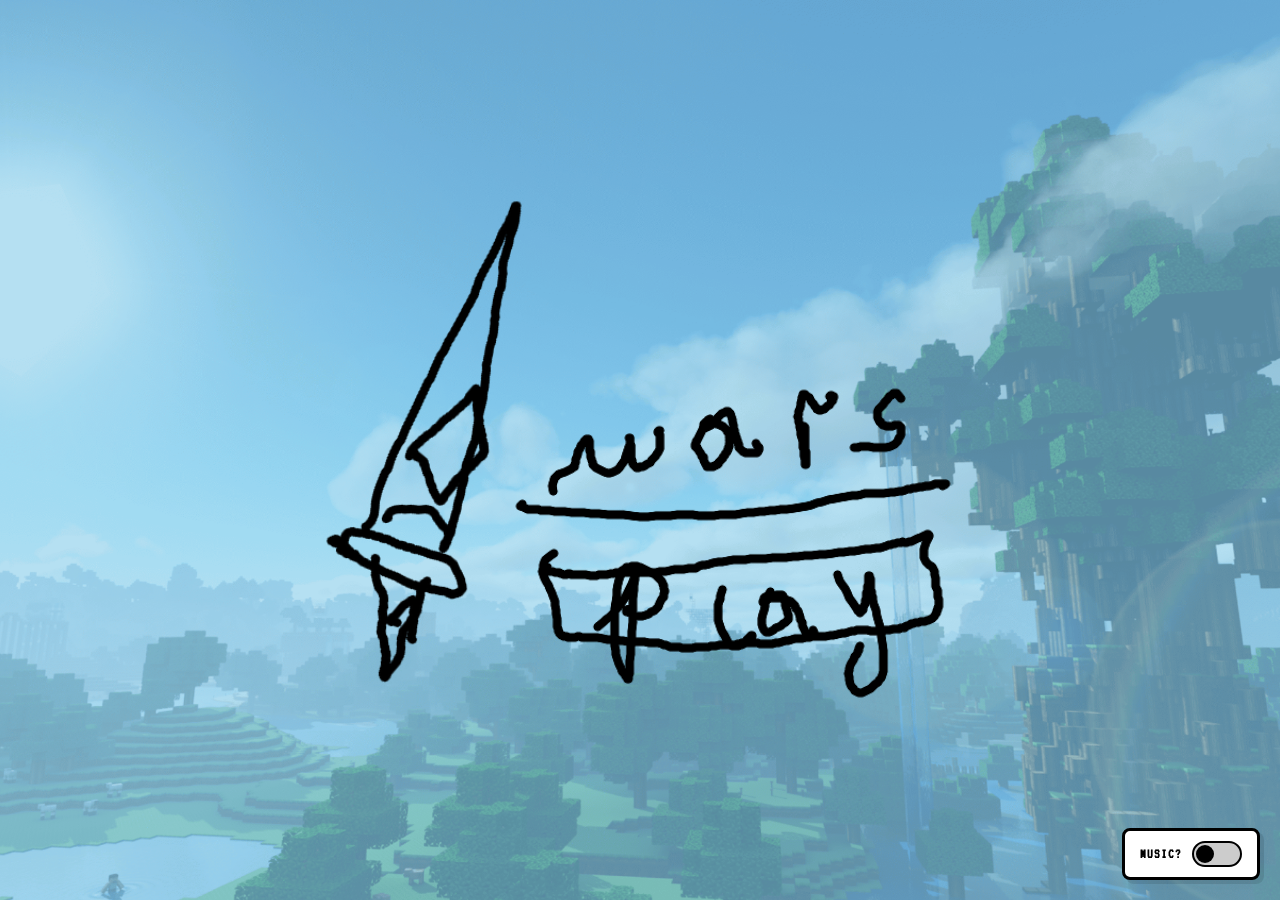
==== deepseek_html_20261113_4d8953.html @ 79603135 "Publish playable WARS game and Pages entry" ====
<!DOCTYPE html>
<html lang="en">
<head>
  <meta charset="UTF-8">
  <meta name="viewport" content="width=device-width, initial-scale=1, maximum-scale=1, user-scalable=no">
  <title>WARS - 3D</title>
  <link href="https://fonts.googleapis.com/css2?family=VT323&family=Fredoka+One&display=swap" rel="stylesheet">
  <script src="https://unpkg.com/peerjs@1.5.4/dist/peerjs.min.js"></script>
  <!-- Load Three.js -->
  <script src="https://cdnjs.cloudflare.com/ajax/libs/three.js/r128/three.min.js"></script>
  
  <style>
    * { box-sizing: border-box; margin: 0; padding: 0; user-select: none; }
    html, body { height: 100%; background: #87CEEB; font-family: 'Fredoka One', cursive, sans-serif; overflow: hidden; touch-action: none; }
    .screen { position: fixed; inset: 0; display: flex; align-items: center; justify-content: center; z-index: 2; }
    .hidden { display: none !important; }

    /* MENUS */
    .wallpaper-bg { position: fixed; inset: 0; z-index: 0; background-size: cover; background-position: center; opacity: 0.4; transition: background-image 1s; }
    .music-toggle-container { position: fixed; bottom: 20px; right: 20px; z-index: 999; display: flex; align-items: center; gap: 10px; background: #fff; padding: 10px 15px; border: 3px solid #000; border-radius: 8px; box-shadow: 4px 4px 0 rgba(0,0,0,0.1); cursor: pointer; font-weight: bold; font-family: 'VT323', monospace;}
    .music-label { font-size: 14px; letter-spacing: 1px; }
    .toggle-switch { width: 50px; height: 26px; background: #ccc; border-radius: 13px; border: 2px solid #000; position: relative; transition: background 0.3s; }
    .toggle-switch::after { content: ""; position: absolute; top: 2px; left: 2px; width: 18px; height: 18px; background: #000; border-radius: 50%; transition: transform 0.3s; }
    .music-toggle-container.active .toggle-switch { background: #4caf50; }
    .music-toggle-container.active .toggle-switch::after { transform: translateX(24px); background: #fff; }

    #loading-screen { z-index: 9999; flex-direction: column; background: #1a1a1a; }
    .loading-img { width: min(60vw, 400px); animation: silly-wobble 1s ease-in-out infinite alternate; filter: drop-shadow(0 10px 10px rgba(0,0,0,0.5)); }
    @keyframes silly-wobble { 0% { transform: scale(1) rotate(-2deg); } 100% { transform: scale(1.05) rotate(2deg); } }

    .save-banner { position: fixed; bottom: 24px; left: 50%; transform: translateX(-50%); z-index: 1000; }
    .save-banner-inner { position: relative; width: min(92vw, 420px); }
    .save-banner-img { width: 100%; display: block; filter: drop-shadow(0 4px 12px rgba(0,0,0,0.2)); }
    .save-btn { position: absolute; bottom: 8%; height: 38%; background: transparent; border: none; cursor: pointer; border-radius: 6px; }
    .save-btn:hover { background: rgba(0,0,0,0.05); }
    .save-yes { left: 6%; width: 42%; } .save-no { right: 6%; width: 42%; }

    #home { flex-direction: column; }
    .logo { position: relative; width: min(85vw, 640px); aspect-ratio: 600 / 480; }
    .logo img { position: absolute; display: block; }
    .sword { left: 0; top: 0.1%; width: 32.5%; }
    .title { left: 29.5%; top: 36.7%; width: 70%; }
    .play { position: absolute; left: 33%; top: 64.2%; width: 65.5%; background: none; border: none; cursor: pointer; transition: transform 0.1s; }
    .play img { position: static; width: 100%; }
    .play:hover { transform: scale(1.04); } .play:active { transform: scale(0.97); }

    .panel { position: relative; width: min(94vw, 140vh); aspect-ratio: 1582 / 1056; }
    .panel-art { position: absolute; inset: 0; width: 100%; height: 100%; }
    .preview { position: absolute; left: 11.8%; top: 28.7%; width: 31.3%; height: 30.8%; display: flex; justify-content: center; align-items: center; }
    .preview-img { width: 80%; height: 80%; object-fit: contain; filter: drop-shadow(10px 10px 0px rgba(0,0,0,0.2)); }
    .username-area { position: absolute; left: 11%; top: 61%; width: 33%; z-index: 6; display: flex; flex-direction: column; gap: 4px; }
    .name-label-text { font-family: 'Fredoka One', cursive; font-size: 24px; color: #000; text-shadow: 1px 1px 0 #fff; margin-bottom: 2px; }
    .username-input { width: 100%; padding: 8px 10px; font-size: 18px; border: 4px solid #000; border-radius: 6px; background: #fff; outline: none; font-family: 'Fredoka One', cursive; box-shadow: 3px 3px 0 rgba(0,0,0,0.2); }
    .skin-list { position: absolute; left: 49.7%; top: 42.4%; width: 44.3%; height: 52%; display: grid; grid-template-columns: repeat(4, 1fr); gap: 3%; align-content: start; }
    .skin { aspect-ratio: 1; background: none; border: none; padding: 6%; cursor: pointer; border-radius: 6px; }
    .skin img { width: 100%; height: 100%; object-fit: contain; display: block; }
    .skin.selected { outline: 5px solid #4caf50; background: rgba(0,0,0,0.1); }
    .skins-play { position: absolute; left: 12%; top: 72%; width: 31%; background: none; border: none; cursor: pointer; }
    .skins-play img { width: 100%; display: block; }

    .cat-panel, .mode-panel { position: relative; width: min(90vw, 900px); aspect-ratio: 1641 / 1094; }
    .cat-art, .mode-art { position: absolute; inset: 0; width: 100%; height: 100%; object-fit: contain; }
    .cat-btn { position: absolute; left: 8%; width: 84%; height: 18%; background: transparent; border: none; cursor: pointer; border-radius: 8px; }
    .cat-btn:hover { background: rgba(0,0,0,0.05); }
    .cat-mini { top: 12%; } .cat-ffa { top: 38%; } .cat-main { top: 64%; }
    .mode-btn { position: absolute; top: 28%; height: 38%; background: transparent; border: none; cursor: pointer; border-radius: 8px; }
    .mode-sw { left: 8%; width: 40%; } .mode-bw { left: 52%; width: 40%; }

    .main-games-panel { display: flex; flex-direction: column; gap: 20px; width: 90vw; max-width: 800px; }
    .mg-row { position: relative; width: 100%; max-height: 40vh; display: flex; justify-content: center; }
    .mg-img { max-width: 100%; max-height: 40vh; width: auto; height: auto; object-fit: contain; filter: drop-shadow(0 8px 16px rgba(0,0,0,0.5)); }
    .mg-btn { position: absolute; top: 10%; height: 80%; width: 45%; background: transparent; border: none; cursor: pointer; transition: background 0.15s; }
    .mg-btn:hover { background: rgba(255,255,255,0.15); }
    .mg-left { left: 5%; } .mg-right { right: 5%; }

    .lobby-panel { position: relative; width: min(94vw, 1000px); aspect-ratio: 1.5; background: #fff; border: 5px solid #000; border-radius: 20px; display: flex; flex-direction: column; overflow: hidden; box-shadow: 10px 10px 0 rgba(0,0,0,0.2); }
    .lobby-header { display: flex; justify-content: space-between; align-items: center; padding: 15px 25px; border-bottom: 5px solid #000; }
    .lobby-text { font-family: 'Fredoka One', cursive; font-size: 40px; color: #000; margin: 0; }
    .lobby-mode-select { display: flex; align-items: center; gap: 7px; font: bold 16px 'VT323', monospace; }
    .lobby-mode-btn { border: 3px solid #000; border-radius: 6px; background: #eee; padding: 7px 10px; font: bold 16px 'VT323', monospace; cursor: pointer; }
    .lobby-mode-btn.active { background: #4caf50; color: #fff; }
    .room-code-box { display: flex; align-items: center; gap: 10px; }
    .room-label { font-size: 20px; font-weight: bold; }
    .room-code-text { font-family: monospace; font-size: 20px; font-weight: bold; }
    .copy-btn { background: #333; color: #fff; border: 2px solid #000; padding: 5px 10px; border-radius: 5px; cursor: pointer; font-family: 'VT323', monospace;}

    .arena { position: relative; flex: 1; background: #2c3e50 url('assets/37442.jpg') center/cover; overflow: hidden; margin: 10px; border: 2px solid #000; border-radius: 10px; }
    .arena-count { position: absolute; top: 12px; left: 14px; z-index: 2; background: #fff; color: #000; border: 2px solid #000; font-size: 16px; font-weight: bold; padding: 4px 10px; border-radius: 4px; font-family: 'VT323', monospace;}
    .arena-status { position: absolute; bottom: 12px; left: 50%; transform: translateX(-50%); z-index: 2; background: #fff; color: #000; border: 2px solid #000; font-size: 16px; font-weight: bold; padding: 5px 12px; border-radius: 4px; font-family: 'VT323', monospace;}
    .arena-sprite { position: absolute; transform: translate(-50%, -50%); display: flex; flex-direction: column; align-items: center; z-index: 3; cursor: pointer; transition: transform 0.1s; }
    .arena-sprite img { width: 60px; height: 60px; object-fit: contain; animation: idle-bounce 2s ease-in-out infinite alternate; filter: drop-shadow(0 4px 6px rgba(0,0,0,0.6)); }
    .arena-sprite:hover { transform: translate(-50%, -55%) scale(1.1); }
    @keyframes idle-bounce { 0% { transform: translateY(0); } 100% { transform: translateY(-6px); } }
    .arena-sprite-name { font-size: 18px; font-weight: 800; color: #fff; margin-top: 4px; font-family: 'VT323', monospace; letter-spacing: 1px; text-shadow: -2px -2px 0 #000, 2px -2px 0 #000, -2px 2px 0 #000, 2px 2px 0 #000, 0px 2px 0 #000, 0px -2px 0 #000, -2px 0px 0 #000, 2px 0px 0 #000; }
    .arena-sprite-badge { position: absolute; top: -10px; right: -15px; background: #ffc107; color: #000; font-size: 12px; font-weight: 900; padding: 2px 6px; border-radius: 3px; font-family: 'VT323', monospace; border: 2px solid #000;}
    .arena-sprite-badge-bot { background: #f44336; color: #fff; }

    .lobby-footer { display: flex; justify-content: space-between; align-items: center; padding: 15px 25px; border-top: 5px solid #000; }
    .btn-back, .btn-bot, .btn-join, .btn-start, .btn-ready { background: #fff; color: #000; border: 3px solid #000; padding: 10px 20px; font-size: 18px; font-weight: 900; font-family: 'Fredoka One', cursive; border-radius: 8px; cursor: pointer; transition: transform 0.1s, background 0.1s; }
    .btn-back:hover, .btn-bot:hover, .btn-join:hover, .btn-ready:hover { background: #eee; transform: scale(1.05); }
    .btn-start { background: #4caf50; color: #fff; }
    .btn-start:hover { background: #45a049; }
    .lobby-actions { display: flex; gap: 10px; }

    .join-overlay { position: absolute; inset: 0; background: rgba(0,0,0,0.8); display: flex; align-items: center; justify-content: center; z-index: 10; }
    .join-card { background: #fff; border: 4px solid #000; border-radius: 12px; padding: 24px; width: min(320px, 90%); display: flex; flex-direction: column; gap: 12px; text-align: center; }
    .join-card-title { font-family: 'Fredoka One', cursive; font-size: 24px; color: #000; }
    .join-input { padding: 12px; font-size: 16px; border: 3px solid #000; border-radius: 8px; text-align: center; font-family: monospace; font-weight: bold; }
    .join-card-buttons { display: flex; flex-direction: column; gap: 10px; }

    /* GAME UI */
    #canvas-container { width: 100%; height: 100%; position: absolute; inset: 0; z-index: 1; }
    
    .back { position: absolute; top: 16px; left: 16px; z-index: 10; background: #fff; border: 3px solid #000; color: #000; border-radius: 6px; padding: 8px 16px; font-weight: 700; cursor: pointer; font-family: 'VT323', monospace;}
    #game-back { top: 84px; left: 20px; }
    #settings-btn { position: absolute; top: 20px; right: 20px; z-index: 100; background: #fff; border: 3px solid #000; border-radius: 8px; width: 45px; height: 45px; display: flex; justify-content: center; align-items: center; cursor: pointer; box-shadow: 3px 3px 0 rgba(0,0,0,0.2); transition: transform 0.1s; }
    #settings-btn:hover { transform: scale(1.05); background: #f0f0f0; }
    #settings-btn::before { content: "⚙️"; font-size: 24px; }

    #token-hud { position: absolute; top: 20px; left: 20px; z-index: 100; background: rgba(0,0,0,0.7); border: 3px solid #000; border-radius: 8px; padding: 10px 20px; display: flex; align-items: center; gap: 15px; font-family: 'VT323', monospace; font-size: 32px; color: #fff; }
    .token-img { height: 40px; width: auto; object-fit: contain; }
    .block-icon { width: 30px; height: 30px; background: #8e44ad; border: 3px solid #000; }
    .hud-divider { width: 3px; height: 30px; background: #555; }
    #objective-hud { position: absolute; top: 20px; left: 50%; transform: translateX(-50%); z-index: 100; display: flex; gap: 12px; align-items: center; padding: 8px 14px; border: 3px solid #142c38; border-radius: 10px; background: rgba(15,35,48,0.82); color: #fff; font: 20px 'VT323', monospace; text-shadow: 1px 2px 2px #000; white-space: nowrap; }
    .objective-bed { display: flex; align-items: center; gap: 7px; }
    .objective-heart { color: #ff6b65; }
    #game-hint { position: absolute; bottom: 18px; left: 50%; transform: translateX(-50%); z-index: 20; padding: 7px 12px; border: 2px solid rgba(255,255,255,0.65); border-radius: 8px; background: rgba(12,27,40,0.66); color: #fff; font: 18px 'VT323', monospace; text-align: center; white-space: nowrap; pointer-events: none; }
    @media (max-width: 600px) {
      #objective-hud { top: 100px; font-size: 17px; }
      #game-back { top: 162px; left: 20px; }
      #game-hint { bottom: 10px; max-width: 88vw; white-space: normal; font-size: 15px; }
    }

    /* SHOP */
    #shop-menu { position: absolute; top: 50%; left: 50%; transform: translate(-50%, -50%); z-index: 200; background: #fff; border: 5px solid #000; border-radius: 12px; width: 450px; max-width: 90vw; font-family: 'VT323', monospace; box-shadow: 10px 10px 0 rgba(0,0,0,0.3); display: flex; flex-direction: column; align-items: center; padding-bottom: 15px;}
    .shop-header-img { width: 200px; margin: 15px 0; filter: drop-shadow(2px 2px 0 #000); }
    .shop-item { display: flex; width: 90%; align-items: center; padding: 15px; border: 3px solid #000; border-radius: 8px; margin-bottom: 10px; cursor: pointer; background: #f4f4f4; transition: transform 0.1s; }
    .shop-item:hover { transform: scale(1.02); background: #e0e0e0; }
    .shop-icon { width: 50px; height: 50px; border: 3px solid #000; margin-right: 15px; display: flex; justify-content: center; align-items: center; font-size: 24px; border-radius: 6px;}
    .shop-icon.sword { background: #3498db; } .shop-icon.axe { background: #e67e22; } .shop-icon.wood { background: #8e44ad; }
    .shop-details { flex: 1; }
    .shop-name { font-size: 24px; color: #000; } 
    .shop-desc { font-size: 16px; color: #666; }
    .shop-cost { font-size: 28px; color: #f1c40f; font-weight: bold; text-shadow: 1px 1px 0 #000; }
    .shop-close { margin-top: 10px; background: #e74c3c; color: #fff; border: 3px solid #000; padding: 10px 30px; font-size: 24px; cursor: pointer; font-weight: bold; border-radius: 8px; }

    /* SETTINGS */
    #settings-menu { position: absolute; top: 50%; left: 50%; transform: translate(-50%, -50%); z-index: 300; width: 500px; max-width: 95vw; background: #fff; border: 5px solid #000; border-radius: 12px; display: flex; flex-direction: column; box-shadow: 10px 10px 0 rgba(0,0,0,0.3); overflow: hidden;}
    .settings-tabs { display: flex; background: #eee; border-bottom: 5px solid #000; }
    .tab-btn { flex: 1; padding: 15px; font-family: 'Fredoka One', cursive; font-size: 18px; border: none; border-right: 5px solid #000; cursor: pointer; background: #ddd; }
    .tab-btn:last-child { border-right: none; }
    .tab-btn.active { background: #fff; font-weight: bold; }
    .settings-content { padding: 20px; display: flex; flex-direction: column; gap: 15px; }
    .settings-btn { background: #f4f4f4; border: 4px solid #000; border-radius: 8px; padding: 15px; font-size: 18px; font-family: 'Fredoka One', cursive; cursor: pointer; text-align: left; display: flex; justify-content: space-between; transition: background 0.1s; }
    .settings-btn:hover { background: #e0e0e0; }
    .settings-btn.active { background: #4caf50; color: #fff; text-shadow: 1px 1px 0 #000; }
    .settings-btn.quit { background: #e74c3c; color: #fff; text-shadow: 1px 1px 0 #000; margin-top: 20px;}

    /* TOUCH CONTROLS */
    #touch-controls { position: absolute; inset: 0; z-index: 50; display: none; pointer-events: none; }
    .joystick-base { position: absolute; bottom: 50px; left: 50px; width: 120px; height: 120px; background: rgba(255,255,255,0.1); border: 2px solid rgba(255,255,255,0.3); border-radius: 50%; pointer-events: auto; }
    .joystick-stick { position: absolute; top: 50%; left: 50%; transform: translate(-50%, -50%); width: 50px; height: 50px; background: rgba(255,255,255,0.5); border-radius: 50%; pointer-events: none; }
    .action-btn { position: absolute; bottom: 60px; right: 60px; width: 90px; height: 90px; background: rgba(255,255,255,0.2); border: 3px solid rgba(255,255,255,0.5); border-radius: 50%; pointer-events: auto; display: flex; justify-content: center; align-items: center; color: #fff; font-family: 'VT323', monospace; font-size: 24px; }
    .shop-btn-touch { position: absolute; bottom: 170px; right: 60px; width: 60px; height: 60px; background: rgba(241, 196, 15, 0.8); border: 3px solid #f39c12; border-radius: 50%; pointer-events: auto; display: flex; justify-content: center; align-items: center; font-family: 'VT323', monospace; font-size: 20px; }
    .place-btn-touch { position: absolute; bottom: 170px; left: 60px; width: 60px; height: 60px; background: rgba(142, 68, 173, 0.8); border: 3px solid #6c3483; border-radius: 50%; pointer-events: auto; display: flex; justify-content: center; align-items: center; color: #fff; font-family: 'VT323', monospace; font-size: 20px; }
    @media (pointer: coarse) { #touch-controls { display: block; } }

    /* GAME OVER */
    #game-over-screen { position: absolute; inset: 0; background: rgba(0,0,0,0.85); z-index: 500; display: flex; flex-direction: column; align-items: center; justify-content: center; color: #fff; text-align: center; }
    .go-title { font-family: 'VT323', monospace; font-size: 80px; color: #4caf50; margin-bottom: 10px; }
    .go-subtitle { font-size: 24px; margin-bottom: 20px; }
    .cat-gif { width: min(300px, 80vw); border-radius: 12px; border: 4px solid #fff; margin-bottom: 20px;}
    .btn-continue { background: #fff; color: #000; border: 4px solid #000; padding: 12px 30px; font-size: 20px; font-family: 'Fredoka One', cursive; border-radius: 8px; cursor: pointer; font-weight: bold; }
  </style>
</head>
<body>

  <audio id="bg-music" preload="none" loop><source src="assets/music.ogg" type="audio/ogg"></audio>
  
  <div id="music-toggle" class="music-toggle-container" onclick="toggleMusic()">
    <div class="music-label" id="music-label">MUSIC?</div><div class="toggle-switch"></div>
  </div>
  
  <div id="wallpaper" class="wallpaper-bg"></div>

  <div id="loading-screen" class="screen hidden">
    <div id="loading-fallback" class="loading-text-fallback" style="display:block; color:#fff; font-size:48px; font-family:VT323; margin-top:20px;">LOADING...</div>
  </div>

  <div id="save-banner" class="save-banner hidden">
    <div class="save-banner-inner">
      <img src="assets/save or nah.png" alt="Save Progress?" class="save-banner-img">
      <button id="save-yes" class="save-btn save-yes"></button><button id="save-no" class="save-btn save-no"></button>
    </div>
  </div>

  <main id="home" class="screen">
    <div class="logo">
      <img class="sword" src="assets/sword.png" alt=""><img class="title" src="assets/title.png" alt="wars">
      <button id="play-btn" class="play"><img src="assets/play.png" alt="play"></button>
    </div>
  </main>

  <section id="skins" class="screen hidden">
    <button id="skins-back" class="back">back</button>
    <div class="panel">
      <img class="panel-art" src="assets/skins_panel.png" alt="skins">
      <div class="preview"><img id="preview-img" class="preview-img" alt="selected skin"></div>
      <div class="username-area">
        <span class="name-label-text">Name:</span>
        <input type="text" id="username-input" class="username-input" placeholder="type here..." maxlength="16" autocomplete="off">
      </div>
      <div id="skin-list" class="skin-list"></div>
      <button id="skins-play" class="skins-play"><img src="assets/play.png" alt="play"></button>
    </div>
  </section>

  <section id="categories" class="screen hidden">
    <button id="categories-back" class="back">back</button>
    <div class="cat-panel">
      <img class="cat-art" src="assets/modes_ui.png" alt="modes">
      <button id="btn-minigames" class="cat-btn cat-mini"></button>
      <button id="btn-ffa" class="cat-btn cat-ffa"></button>
      <button id="btn-main" class="cat-btn cat-main"></button>
    </div>
  </section>

  <section id="modes" class="screen hidden">
    <button id="modes-back" class="back">back</button>
    <div class="mode-panel">
      <img class="mode-art" src="assets/sw_or_bw.png" alt="modes">
      <button id="btn-skywars" class="mode-btn mode-sw"></button>
      <button id="btn-bedwars" class="mode-btn mode-bw"></button>
    </div>
  </section>

  <section id="maingames" class="screen hidden">
    <button id="maingames-back" class="back">back</button>
    <div class="main-games-panel">
      <div class="mg-row">
        <img class="mg-img" src="assets/team_squads_duos.png" alt="Squads or Duos">
        <button id="btn-squads" class="mg-btn mg-left"></button>
        <button id="btn-duos" class="mg-btn mg-right"></button>
      </div>
      <div class="mg-row">
        <img class="mg-img" src="assets/team_1v1_2v2.png" alt="1v1 or 2v2">
        <button id="btn-1v1" class="mg-btn mg-left"></button>
        <button id="btn-2v2" class="mg-btn mg-right"></button>
      </div>
    </div>
  </section>

  <section id="minigames" class="screen hidden">
    <button id="minigames-back" class="back">back</button>
    <div class="mode-panel">
      <img class="mode-art" src="assets/minigames_hide_luck.png" alt="minigames">
      <button id="btn-hide" class="mode-btn mode-sw"></button><button id="btn-luck" class="mode-btn mode-bw"></button>
    </div>
  </section>

  <section id="ffa" class="screen hidden">
    <button id="ffa-back" class="back">back</button>
    <div class="mode-panel">
      <img class="mode-art" src="assets/ffa_modes.png" alt="ffa">
      <button id="btn-ffa-battle" class="mode-btn mode-sw"></button><button id="btn-ffa-server" class="mode-btn mode-bw"></button>
    </div>
  </section>

  <section id="serverweb" class="screen hidden">
    <button id="serverweb-back" class="back">back</button>
    <div class="mode-panel">
      <img class="mode-art" src="assets/server_or_web.png" alt="server or web">
      <button id="btn-server" class="cat-btn" style="top:12%;height:28%;"></button><button id="btn-web" class="cat-btn" style="top:58%;height:28%;"></button>
    </div>
  </section>

  <section id="lobby" class="screen hidden">
    <div class="lobby-panel">
      <div class="lobby-header">
        <h1 class="lobby-text">LOBBY</h1>
        <div class="lobby-mode-select" aria-label="Choose game view">
          <span>PLAY IN:</span>
          <button id="lobby-mode-3d" class="lobby-mode-btn active" onclick="setGameMode('3d')">3D</button>
          <button id="lobby-mode-2d" class="lobby-mode-btn" onclick="setGameMode('2d')">2D STICKMEN</button>
        </div>
        <div id="room-code-box" class="room-code-box">
          <span class="room-label">CODE:</span>
          <span id="room-code" class="room-code-text">......</span>
          <button id="copy-code" class="copy-btn">Copy</button>
        </div>
      </div>
      <div id="arena" class="arena">
        <div id="arena-count" class="arena-count">0 players</div>
        <div id="lobby-status" class="arena-status"></div>
      </div>
      <div class="lobby-footer">
        <button id="lobby-back" class="btn-back">Back</button>
        <div class="lobby-actions">
          <button id="btn-add-bot" class="btn-bot">+ Add Bot</button>
          <button id="btn-remove-bot" class="btn-bot">− Remove</button>
          <button id="lobby-join-toggle" class="btn-join">Join a Room instead</button>
          <button id="btn-ready" class="btn-ready hidden">Ready Up</button>
          <button id="lobby-start" class="btn-start">Start Game</button>
        </div>
      </div>
      <div id="join-overlay" class="join-overlay hidden">
        <div class="join-card">
          <h3 class="join-card-title">Join a Room</h3>
          <input type="text" id="join-code-input" class="join-input" placeholder="Enter room code" maxlength="20" autocomplete="off">
          <div class="join-card-buttons">
            <button id="join-btn" class="btn-start">Join Room</button><button id="cancel-join" class="btn-join">Cancel</button>
          </div>
        </div>
      </div>
    </div>
  </section>

  <section id="game" class="screen hidden">
    <div id="canvas-container"></div>
    
    <div id="game-over-screen" class="hidden">
      <h1 class="go-title" id="go-title">VICTORY!</h1>
      <p class="go-subtitle" id="go-subtitle">You destroyed the enemy bed!</p>
      <img src="https://media.giphy.com/media/MDJ9IbxxvDUQM/giphy.gif" class="cat-gif" alt="Cute Cat">
      <button class="btn-continue" onclick="quitGame()">Back to Menu</button>
    </div>

    <div id="settings-btn" onclick="toggleSettings()"></div>
    
    <div id="token-hud">
      <img src="assets/currency.png" class="token-img" alt="Tokens">
      <div class="token-amount" id="hud-tokens">500</div>
      <div class="hud-divider"></div>
      <div class="block-icon"></div><div class="token-amount" id="hud-blocks">0</div>
    </div>
    <div id="objective-hud">
      <div class="objective-bed"><span>YOUR BED</span><span class="objective-heart">♥</span><span id="own-bed-hp">100</span></div>
      <div class="hud-divider"></div>
      <div class="objective-bed"><span>ENEMY BED</span><span class="objective-heart">♥</span><span id="enemy-bed-hp">100</span></div>
    </div>
    <div id="game-hint">WASD / ARROWS MOVE · SPACE SWING · E SHOP · F PLACE / OPEN CHEST</div>

    <div id="shop-menu" class="hidden">
      <img src="assets/shop.png" class="shop-header-img" alt="Shop">
      <div class="shop-item" onclick="buySword()">
        <div class="shop-icon sword">🗡️</div>
        <div class="shop-details"><div class="shop-name">Sword</div><div class="shop-desc">Double damage (20). Fast swing.</div></div>
        <div class="shop-cost">120</div>
      </div>
      <div class="shop-item" onclick="buyAxe()">
        <div class="shop-icon axe">🪓</div>
        <div class="shop-details"><div class="shop-name">Axe</div><div class="shop-desc">Triple damage (35). Slow swing.</div></div>
        <div class="shop-cost">250</div>
      </div>
      <div class="shop-item" onclick="buyWood()">
        <div class="shop-icon wood">🟪</div>
        <div class="shop-details"><div class="shop-name">Wood Blocks (x5)</div><div class="shop-desc">Build bridges to the middle.</div></div>
        <div class="shop-cost">25</div>
      </div>
      <button class="shop-close" onclick="toggleShop()">CLOSE</button>
    </div>

    <div id="settings-menu" class="hidden">
      <div class="settings-tabs">
        <button class="tab-btn active" onclick="switchTab('gameplay')">Gameplay</button>
        <button class="tab-btn" onclick="switchTab('visuals')">Visuals</button>
      </div>
      <div id="tab-gameplay" class="settings-content">
        <button class="settings-btn active" id="cam-first" onclick="setCamera('first')">Chase Camera 🎥</button>
        <button class="settings-btn" id="cam-iso" onclick="setCamera('iso')">Isometric Camera 🗺️</button>
        <button class="settings-btn active" id="game-mode-3d" onclick="setGameMode('3d')">3D Island Arena 🌴</button>
        <button class="settings-btn" id="game-mode-2d" onclick="setGameMode('2d')">2D Stickmen 🎨</button>
        <button class="settings-btn quit" onclick="quitGame()">QUIT GAME 🚪</button>
      </div>
      <div id="tab-visuals" class="settings-content hidden">
        <button class="settings-btn active" id="style-sweat" onclick="setStyle('sweat')">SWEAT 🖥️</button>
        <button class="settings-btn" id="style-pixel" onclick="setStyle('pixelated')">PIXELATED 👾</button>
        <button class="settings-btn" id="style-paper" onclick="setStyle('paper')">PAPER 📄</button>
      </div>
    </div>

    <div id="touch-controls">
      <div class="joystick-base" id="joystick-base"><div class="joystick-stick" id="joystick-stick"></div></div>
      <div class="action-btn" id="btn-attack">SWING</div>
      <div class="shop-btn-touch" id="btn-shop-touch">SHOP</div>
      <div class="place-btn-touch" id="btn-place-touch">PLACE</div>
    </div>

    <button id="game-back" class="back">back</button>
  </section>

  <script>
    // ===================== CORE SETUP & MENUS =====================
    const music = document.getElementById("bg-music");
    let isPlaying = false;
    function toggleMusic() {
      if (isPlaying) { music.pause(); document.getElementById("music-toggle").classList.remove("active"); document.getElementById("music-label").textContent = "MUSIC OFF"; } 
      else { music.play().then(() => { document.getElementById("music-toggle").classList.add("active"); document.getElementById("music-label").textContent = "MUSIC ON"; }).catch(e => { alert("Unable to play music. Check that assets/music.ogg is available and your browser supports Opus."); }); }
      isPlaying = !isPlaying;
    }

    const WALLPAPERS = ["assets/5114.png", "assets/2778.png", "assets/1765.png"];
    document.getElementById("wallpaper").style.backgroundImage = `url('${WALLPAPERS[Math.floor(Math.random() * WALLPAPERS.length)]}')`;

    function loadScene(screenName, isMatchStart = false) {
      const loadScreen = document.getElementById("loading-screen");
      const time = isMatchStart ? 1500 : 500;
      loadScreen.classList.remove("hidden");
      setTimeout(() => { loadScreen.classList.add("hidden"); showScreen(screenName); }, time);
    }

    const SKINS = [
      { id: "default", img: "assets/default.png" }, { id: "red", img: "assets/skin_red.png" },
      { id: "blue", img: "assets/skin_blue.png" }, { id: "green", img: "assets/skin_green.png" },
      { id: "yellow", img: "assets/skin_yellow.png" }, { id: "pink", img: "assets/skin_pink.png" },
      { id: "cyan", img: "assets/skin_cyan.png" }, { id: "orange", img: "assets/skin_orange.png" },
    ];
    let currentSkin = localStorage.getItem("wars-skin") || SKINS[0].id;
    let currentUsername = localStorage.getItem("wars-username") || "";
    let allowSave = localStorage.getItem("wars-allow-save") === "yes" ? true : (localStorage.getItem("wars-allow-save") === "no" ? false : null);

    function saveData() { if (!allowSave) return; localStorage.setItem("wars-skin", currentSkin); if (currentUsername.trim()) localStorage.setItem("wars-username", currentUsername.trim()); }
    function chooseSkin(id) { currentSkin = id; saveData(); drawSkins(); }

    function drawSkins() {
      document.getElementById("preview-img").src = SKINS.find(s => s.id === currentSkin).img;
      const list = document.getElementById("skin-list"); list.innerHTML = "";
      for (const s of SKINS) {
        const btn = document.createElement("button"); btn.className = "skin" + (s.id === currentSkin ? " selected" : "");
        btn.innerHTML = '<img src="' + s.img + '">'; btn.onclick = () => chooseSkin(s.id); list.appendChild(btn);
      }
      if (document.getElementById("username-input").value !== currentUsername) document.getElementById("username-input").value = currentUsername;
    }

    const screens = {
      home: document.getElementById("home"), skins: document.getElementById("skins"), categories: document.getElementById("categories"),
      modes: document.getElementById("modes"), maingames: document.getElementById("maingames"), minigames: document.getElementById("minigames"),
      ffa: document.getElementById("ffa"), serverweb: document.getElementById("serverweb"), lobby: document.getElementById("lobby"), game: document.getElementById("game"),
    };
    let selectedCategory=null, selectedMode=null, selectedTeam=null, selectedSubMode=null, selectedPlatform=null;

    function showScreen(name) {
      for (const key in screens) screens[key].classList.toggle("hidden", key !== name);
      if (name === "skins") drawSkins();
      if (name === "game") startGameEngine();
      if (name === "lobby") updateLobbyUI();
    }

    document.getElementById("play-btn").onclick = () => { if(allowSave===null) document.getElementById("save-banner").classList.remove("hidden"); loadScene("skins"); };
    document.getElementById("save-yes").onclick = () => { allowSave=true; localStorage.setItem("wars-allow-save","yes"); document.getElementById("save-banner").classList.add("hidden"); saveData(); };
    document.getElementById("save-no").onclick = () => { allowSave=false; localStorage.setItem("wars-allow-save","no"); document.getElementById("save-banner").classList.add("hidden"); };
    document.getElementById("username-input").oninput = (e) => { currentUsername = e.target.value; saveData(); };
    document.getElementById("skins-back").onclick = () => loadScene("home");
    document.getElementById("skins-play").onclick = () => { currentUsername = document.getElementById("username-input").value.trim(); loadScene("categories"); };
    document.getElementById("categories-back").onclick = () => loadScene("skins");
    document.getElementById("btn-minigames").onclick = () => { selectedCategory = "minigames"; loadScene("minigames"); };
    document.getElementById("btn-ffa").onclick = () => { selectedCategory = "ffa"; loadScene("ffa"); };
    document.getElementById("btn-main").onclick = () => { selectedCategory = "main"; loadScene("modes"); };
    document.getElementById("modes-back").onclick = () => loadScene("categories");
    document.getElementById("btn-skywars").onclick = () => { selectedMode = "skywars"; loadScene("maingames"); };
    document.getElementById("btn-bedwars").onclick = () => { selectedMode = "bedwars"; loadScene("maingames"); };
    document.getElementById("maingames-back").onclick = () => loadScene("modes");
    document.getElementById("btn-1v1").onclick = () => { selectedTeam = "1v1"; loadScene("serverweb"); };
    document.getElementById("btn-2v2").onclick = () => { selectedTeam = "2v2"; loadScene("serverweb"); };
    document.getElementById("btn-squads").onclick = () => { selectedTeam = "squads"; loadScene("serverweb"); };
    document.getElementById("btn-duos").onclick = () => { selectedTeam = "duos"; loadScene("serverweb"); };
    document.getElementById("minigames-back").onclick = () => loadScene("categories");
    document.getElementById("btn-hide").onclick = () => { selectedSubMode = "hide"; loadScene("serverweb"); };
    document.getElementById("btn-luck").onclick = () => { selectedSubMode = "luck"; loadScene("serverweb"); };
    document.getElementById("ffa-back").onclick = () => loadScene("categories");
    document.getElementById("btn-ffa-battle").onclick = () => { selectedSubMode = "ffa-battle"; loadScene("serverweb"); };
    document.getElementById("btn-ffa-server").onclick = () => { selectedSubMode = "ffa-server"; loadScene("serverweb"); };
    document.getElementById("serverweb-back").onclick = () => {
      if (selectedCategory === "main") loadScene("maingames"); else if (selectedCategory === "minigames") loadScene("minigames"); else loadScene("ffa");
    };
    document.getElementById("btn-server").onclick = () => { selectedPlatform = "server"; startAsHost(); };
    document.getElementById("btn-web").onclick = () => { selectedPlatform = "web"; startBotMatch(); };

    // ===================== MULTIPLAYER & LOBBY =====================
    const BOT_NAMES = ["tryhxrd", "balright", "voidness", "demonic", "hardly", "workitout", "urgently", "mindly", "killing"];
    let botCounter = 0, peer = null, isHost = false, myPeerId = null, hostId = null, connections = {}, players = {}, amIReady = false;
    function getMyName() { return currentUsername.trim() || "Player"; }
    function getModeText() { return (selectedCategory === "main" ? (selectedMode + " · " + selectedTeam) : selectedCategory).toUpperCase(); }

    function pickBotName() { return BOT_NAMES[Math.floor(Math.random() * BOT_NAMES.length)]; }
    function makeBots(count) {
      const bots = {};
      for (let i = 0; i < count; i++) {
        const id = "bot-" + (++botCounter);
        bots[id] = { username: pickBotName(), skin: SKINS[Math.floor(Math.random() * SKINS.length)].id, isBot: true, ready: true };
      }
      return bots;
    }
    function getDefaultBotCount() {
      if (selectedTeam === "1v1") return 1; if (selectedTeam === "2v2") return 3; if (selectedTeam === "duos") return 5; if (selectedTeam === "squads") return 7;
      return 3;
    }
    function configureLobbyFor(mode) {
      const codeBox = document.getElementById("room-code-box"), addBtn = document.getElementById("btn-add-bot"), remBtn = document.getElementById("btn-remove-bot"), joinTgl = document.getElementById("lobby-join-toggle"), readyBtn = document.getElementById("btn-ready");
      codeBox.classList.toggle("hidden", mode === "bot");
      addBtn.classList.toggle("hidden", mode === "private-join"); remBtn.classList.toggle("hidden", mode === "private-join");
      joinTgl.classList.toggle("hidden", mode !== "private-host");
      readyBtn.classList.toggle("hidden", mode !== "private-join");
    }
    function updateLobbyUI() {
      document.getElementById("room-code").textContent = (myPeerId && myPeerId !== "local") ? myPeerId : "......";
      renderArena(); updateLobbyControls();
    }
    function updateLobbyControls() {
      const startBtn = document.getElementById("lobby-start"), readyBtn = document.getElementById("btn-ready");
      if (isHost) {
        let allReady = true; for (const id in players) { if (id !== myPeerId && !players[id].isBot && !players[id].ready) allReady = false; }
        startBtn.textContent = "Start Game"; startBtn.disabled = false; startBtn.classList.toggle("ready-glow", allReady);
      } else {
        startBtn.textContent = "Waiting for host…"; startBtn.disabled = true;
        readyBtn.textContent = amIReady ? "Unready" : "Ready Up"; readyBtn.style.background = amIReady ? "#4caf50" : "#333";
      }
    }
    function renderArena() {
      const arena = document.getElementById("arena"); arena.querySelectorAll(".arena-sprite").forEach(el => el.remove());
      const list = [{ id: myPeerId, name: getMyName(), skin: currentSkin, isMe: true, isHostCard: isHost, isBot: false }];
      for (const id in players) { if (id !== myPeerId) list.push({ id, name: players[id].username, skin: players[id].skin, isMe: false, isHostCard: (id === hostId), isBot: !!players[id].isBot, ready: players[id].ready }); }
      const n = list.length, cx = 50, cy = 50, rx = n <= 6 ? 26 : 33, ry = n <= 6 ? 22 : 30;
      list.forEach((p, i) => {
        const a = (i / n) * Math.PI * 2 - Math.PI / 2; const x = n===1?50:(n===2?(i===0?36:64):cx + Math.cos(a) * rx), y = n===1?50:(n===2?50:cy + Math.sin(a) * ry);
        const el = document.createElement("div"); el.className = "arena-sprite" + (p.isMe ? " arena-sprite-me" : "");
        el.onclick = () => { el.classList.remove("jump-anim"); void el.offsetWidth; el.classList.add("jump-anim"); };
        el.innerHTML = `<img src="${SKINS.find(s=>s.id===p.skin).img}"><div class="arena-sprite-name">${p.name}</div>`;
        if (p.isHostCard) el.innerHTML += `<div class="arena-sprite-badge">HOST</div>`;
        else if (p.isBot) el.innerHTML += `<div class="arena-sprite-badge arena-sprite-badge-bot">BOT</div>`;
        else if (p.ready) el.innerHTML += `<div class="arena-sprite-badge" style="background:#4caf50;color:#fff">✓ READY</div>`;
        el.style.left = x + "%"; el.style.top = y + "%"; arena.appendChild(el);
      });
      document.getElementById("arena-count").textContent = n + (n === 1 ? " player" : " players");
    }
    function cleanupPeer() { if (peer) peer.destroy(); peer = null; connections = {}; players = {}; myPeerId = null; hostId = null; isHost = false; amIReady = false; botCounter = 0; }
    function broadcastPlayers() { if (isHost) for (const id in connections) try { connections[id].send({ type: "players", players, hostId }); } catch(e){} }
    function startAsHost() { cleanupPeer(); isHost = true; configureLobbyFor("private-host"); peer = new Peer(); peer.on("open", (id) => { myPeerId = id; hostId = id; players[id] = { username: getMyName(), skin: currentSkin, ready: true }; updateLobbyUI(); loadScene("lobby"); }); peer.on("connection", handleConnection); }
    function startBotMatch() { cleanupPeer(); isHost = true; hostId = "me"; myPeerId = "local"; configureLobbyFor("bot"); players = makeBots(getDefaultBotCount()); loadScene("lobby"); }
    function joinRoom(code) { cleanupPeer(); isHost = false; peer = new Peer(); peer.on("open", (id) => { myPeerId = id; const conn = peer.connect(code.trim(), { reliable: true }); handleConnection(conn); conn.on("open", () => { conn.send({ type: "join", username: getMyName(), skin: currentSkin }); configureLobbyFor("private-join"); document.getElementById("join-overlay").classList.add("hidden"); loadScene("lobby"); }); }); }
    function handleConnection(conn) {
      connections[conn.peer] = conn;
      conn.on("data", (data) => {
        if (data.type === "join") { players[conn.peer] = { username: data.username, skin: data.skin, ready: false }; updateLobbyUI(); broadcastPlayers(); }
        if (data.type === "ready") { players[conn.peer].ready = data.ready; updateLobbyUI(); broadcastPlayers(); }
        if (data.type === "players") { players = data.players; hostId = data.hostId; updateLobbyUI(); }
        if (data.type === "start") loadScene("game", true);
        if (data.type === "gameState" && !isHost) {
          for (let id in data.state) { if (id !== myPeerId) { if (gameState.players[id]) Object.assign(gameState.players[id], data.state[id]); else gameState.players[id] = data.state[id]; } }
          gameState.bedHp = data.bedHp; gameState.enemyBedHp = data.enemyBedHp;
          if(data.blocks) { gameState.blocks = data.blocks; if (gameMode === "3d") rebuild3DBlocks(); }
        }
        if (data.type === "playerMove" && isHost) { if(gameState.players[data.id]) Object.assign(gameState.players[data.id], data); }
        if (data.type === "placeBlock") { gameState.blocks.push(data.block); if (gameMode === "3d") spawn3DBlock(data.block.x, data.block.z); for (const cid in connections) try { connections[cid].send({ type: "blockPlaced", block: data.block }); } catch(e){} }
        if (data.type === "blockPlaced" && !isHost) { gameState.blocks.push(data.block); if (gameMode === "3d") spawn3DBlock(data.block.x, data.block.z); }
      });
      conn.on("close", () => { delete connections[conn.peer]; delete players[conn.peer]; if (conn.peer === hostId) { hostId = null; players = {}; } updateLobbyUI(); if (isHost) broadcastPlayers(); });
    }
    document.getElementById("lobby-back").onclick = () => { cleanupPeer(); loadScene("serverweb"); };
    document.getElementById("copy-code").onclick = () => { if (myPeerId && myPeerId !== "local") { navigator.clipboard.writeText(myPeerId); document.getElementById("copy-code").textContent = "Copied!"; setTimeout(()=>document.getElementById("copy-code").textContent = "Copy", 1500); } };
    document.getElementById("btn-add-bot").onclick = () => { if(isHost) { const id="bot-"+(++botCounter); players[id]={username:pickBotName(),skin:SKINS[Math.floor(Math.random()*SKINS.length)].id,isBot:true,ready:true}; renderArena(); updateLobbyControls(); broadcastPlayers(); } };
    document.getElementById("btn-remove-bot").onclick = () => { if(isHost) { const b=Object.keys(players).filter(id=>players[id].isBot); if(b.length){ delete players[b[b.length-1]]; renderArena(); updateLobbyControls(); broadcastPlayers(); } } };
    document.getElementById("lobby-join-toggle").onclick = () => document.getElementById("join-overlay").classList.remove("hidden");
    document.getElementById("cancel-join").onclick = () => document.getElementById("join-overlay").classList.add("hidden");
    document.getElementById("join-btn").onclick = () => joinRoom(document.getElementById("join-code-input").value);
    document.getElementById("btn-ready").onclick = () => { if(!isHost){ amIReady=!amIReady; connections[hostId]?.send({type:"ready",ready:amIReady}); updateLobbyControls(); } };
    document.getElementById("lobby-start").onclick = () => { if(isHost) { if(selectedPlatform==="server") for(const id in connections) try{connections[id].send({type:"start"});}catch(e){} loadScene("game", true); } };
    document.getElementById("game-back").onclick = () => { quitGame(); };

    // ===================== SETTINGS & VISUAL STYLES =====================
    let currentStyle = 'sweat';
    let currentCamera = 'first';
    let isSettingsOpen = false;
    
    function toggleSettings() { 
      isSettingsOpen = !isSettingsOpen; 
      document.getElementById("settings-menu").classList.toggle("hidden", !isSettingsOpen); 
    }
    
    function switchTab(tab) {
      document.querySelectorAll('.tab-btn').forEach(b => b.classList.remove('active'));
      document.querySelectorAll('.settings-content').forEach(c => c.classList.add('hidden'));
      if(tab === 'gameplay') { document.querySelector('.tab-btn:nth-child(1)').classList.add('active'); document.getElementById('tab-gameplay').classList.remove('hidden'); }
      else { document.querySelector('.tab-btn:nth-child(2)').classList.add('active'); document.getElementById('tab-visuals').classList.remove('hidden'); }
    }

    function quitGame() { stopGameEngine(); loadScene(selectedPlatform === "server" ? "lobby" : "serverweb"); }
    
    function setCamera(mode) {
      currentCamera = mode;
      document.getElementById('cam-iso').classList.toggle('active', mode === 'iso');
      document.getElementById('cam-first').classList.toggle('active', mode === 'first');
      toggleSettings(); 
    }

    function setGameMode(mode) {
      if (mode !== "3d" && mode !== "2d") return;
      gameMode = mode;
      document.getElementById("game-mode-3d").classList.toggle("active", mode === "3d");
      document.getElementById("game-mode-2d").classList.toggle("active", mode === "2d");
      document.getElementById("lobby-mode-3d").classList.toggle("active", mode === "3d");
      document.getElementById("lobby-mode-2d").classList.toggle("active", mode === "2d");
      const inGame = !document.getElementById("game").classList.contains("hidden");
      if (inGame) {
        setupGameView();
        toggleSettings();
      }
    }

    function setStyle(style) {
      currentStyle = style;
      document.getElementById('style-sweat').classList.toggle('active', style === 'sweat');
      document.getElementById('style-pixel').classList.toggle('active', style === 'pixelated');
      document.getElementById('style-paper').classList.toggle('active', style === 'paper');
      if (renderer) {
        const pixelRatioCap = style === "pixelated" ? 0.72 : (style === "paper" ? 1 : 1.5);
        renderer.setPixelRatio(Math.min(window.devicePixelRatio || 1, pixelRatioCap));
        renderer.setSize(window.innerWidth, window.innerHeight);
        renderer.toneMapping = style === "paper" ? THREE.NoToneMapping : THREE.ACESFilmicToneMapping;
        renderer.toneMappingExposure = style === "sweat" ? 0.9 : 1;
        if (scene) {
          const sky = style === "paper" ? 0xf3e7cb : 0x8dd8ff;
          scene.background.setHex(sky);
          scene.fog.color.setHex(sky);
        }
      }
      if (canvas2d) onWindowResize();
      toggleSettings(); 
    }

    // ===================== WEBGL 3D ENGINE =====================
    let scene, camera, renderer, canvas2d, ctx2d;
    let playerMeshes = {}, blockMeshes = [], chestMesh = null;
    let gameLoopId = null, tokenIntervalId = null, lastTime = 0, lastMoveTime = 0;
    let isGameOver = false, isShopOpen = false, gameMode = "3d";
    const sharedGeometry = {};
    const sharedMaterials = {};
    const moveInput = { x: 0, z: 0 };
    let gameState = { players: {}, bedHp: 100, enemyBedHp: 100, tokens: 500, blocks: [], particles: [], chests: [{x: 0, z: 0, opened: false}] };
    const keys = {};

    const MAP = { spawn: { x: -15, z: 0 }, enemy: { x: 15, z: 0 }, mid: { x: 0, z: 0 } };
    const PLAYER_SPEED = 8;
    const ARENA_RADIUS = 10;

    function getGeometry(key, create) {
      if (!sharedGeometry[key]) sharedGeometry[key] = create();
      return sharedGeometry[key];
    }

    function getMaterial(key, color, options = {}) {
      if (!sharedMaterials[key]) {
        const linearColor = new THREE.Color(color).convertSRGBToLinear();
        sharedMaterials[key] = new THREE.MeshStandardMaterial({ color: linearColor, roughness: 0.94, flatShading: true, ...options });
      }
      return sharedMaterials[key];
    }

    function addBox(x, y, z, width, height, depth, material, parent = scene) {
      const mesh = new THREE.Mesh(getGeometry(`box:${width}:${height}:${depth}`, () => new THREE.BoxGeometry(width, height, depth)), material);
      mesh.position.set(x, y, z);
      parent.add(mesh);
      return mesh;
    }

    function initThreeJS() {
      try {
        const container = document.getElementById("canvas-container");
        container.innerHTML = "";
        
        scene = new THREE.Scene();
        scene.background = new THREE.Color(0x8dd8ff);
        scene.fog = new THREE.Fog(0x8dd8ff, 55, 125);

        camera = new THREE.PerspectiveCamera(48, window.innerWidth / window.innerHeight, 0.1, 180);
        
        const pixelRatioCap = currentStyle === "pixelated" ? 0.72 : (currentStyle === "paper" ? 1 : 1.5);
        const pixelRatio = Math.min(window.devicePixelRatio || 1, pixelRatioCap);
        renderer = new THREE.WebGLRenderer({
          antialias: pixelRatio <= 1.25,
          alpha: false,
          powerPreference: "high-performance",
          stencil: false,
          depth: true
        });
        renderer.setPixelRatio(pixelRatio);
        renderer.setClearColor(0x8dd8ff, 1);
        renderer.outputEncoding = THREE.sRGBEncoding;
        renderer.toneMapping = currentStyle === "paper" ? THREE.NoToneMapping : THREE.ACESFilmicToneMapping;
        renderer.toneMappingExposure = currentStyle === "sweat" ? 0.9 : 1;
        renderer.setSize(window.innerWidth, window.innerHeight);
        if (renderer.domElement.parentElement) renderer.domElement.parentElement.removeChild(renderer.domElement);
        container.appendChild(renderer.domElement);

        const ambientLight = new THREE.HemisphereLight(0xe4f6ff, 0x42633d, 0.48);
        scene.add(ambientLight);
        
        const dirLight = new THREE.DirectionalLight(0xfff0cf, 0.58);
        dirLight.position.set(-18, 30, 18);
        scene.add(dirLight);

        const water = new THREE.Mesh(
          getGeometry("water", () => new THREE.PlaneGeometry(240, 240)),
          getMaterial("water", 0x39a9cf, { roughness: 0.32, metalness: 0.08 })
        );
        water.rotation.x = -Math.PI / 2;
        water.position.y = -7.7;
        scene.add(water);

        createIsland(MAP.spawn.x, MAP.spawn.z, 10, 0x5EAA3E);
        createIsland(MAP.enemy.x, MAP.enemy.z, 10, 0x5EAA3E);
        createIsland(MAP.mid.x, MAP.mid.z, 4.4, 0x5EAA3E);
        createBridge(MAP.spawn.x + ARENA_RADIUS - 0.5, 0, MAP.enemy.x - ARENA_RADIUS + 0.5);
        createBed(MAP.spawn.x + 5.5, MAP.spawn.z, 0x3e9ee8);
        createBed(MAP.enemy.x - 5.5, MAP.enemy.z, 0xec564c);
        createChest(MAP.mid.x, MAP.mid.z);

        window.addEventListener("resize", onWindowResize);
      } catch(e) {
        console.error("WebGL failed:", e);
        document.getElementById("go-title").textContent = "3D NOT AVAILABLE";
        document.getElementById("go-subtitle").textContent = "This browser could not start WebGL. Try enabling hardware acceleration.";
        document.getElementById("game-over-screen").classList.remove("hidden");
      }
    }

    function createIsland(cx, cz, radius, color) {
      const grass = new THREE.Mesh(
        getGeometry(`grass:${radius}`, () => new THREE.CylinderGeometry(radius, radius * 0.98, 1, 48)),
        getMaterial(`grass:${color}`, color)
      );
      grass.position.set(cx, 0, cz);
      scene.add(grass);

      const dirt = new THREE.Mesh(
        getGeometry(`dirt:${radius}`, () => new THREE.CylinderGeometry(radius - 0.6, radius * 0.45, 8, 32)),
        getMaterial("dirt", 0x76513b)
      );
      dirt.position.set(cx, -4.5, cz);
      scene.add(dirt);
      
      const rocks = new THREE.Mesh(
        getGeometry(`rock:${radius}`, () => new THREE.CylinderGeometry(radius * 0.42, radius * 0.2, 3.2, 7)),
        getMaterial("rock", 0x87938b)
      );
      rocks.position.set(cx, -1.7, cz);
      scene.add(rocks);
      createPaintedGrass(cx, cz, radius);

      if (radius > 5) {
        const treeCount = radius > 15 ? 11 : 5;
        for (let i = 0; i < treeCount; i++) {
          const angle = (i / treeCount) * Math.PI * 2 + (cx * 0.17);
          const distance = radius * (0.55 + (i % 3) * 0.08);
          createTree(cx + Math.cos(angle) * distance, 0.5, cz + Math.sin(angle) * distance);
        }
      }
    }

    function createPaintedGrass(cx, cz, radius) {
      const count = radius > 8 ? 12 : 5;
      const patches = new THREE.InstancedMesh(
        getGeometry("paint-stroke", () => new THREE.BoxGeometry(0.72, 0.025, 0.22)),
        getMaterial("paint-stroke", 0x83c653),
        count
      );
      const transform = new THREE.Object3D();
      for (let i = 0; i < count; i++) {
        const angle = i * 2.399 + cx * 0.11;
        const distance = radius * (0.18 + (i % 4) * 0.11);
        transform.position.set(cx + Math.cos(angle) * distance, 0.52, cz + Math.sin(angle) * distance);
        transform.rotation.set(0, angle, (i % 3 - 1) * 0.05);
        transform.updateMatrix();
        patches.setMatrixAt(i, transform.matrix);
      }
      scene.add(patches);
    }

    function createTree(x, y, z) {
      const tree = new THREE.Group();
      addBox(0, 1, 0, 0.55, 2, 0.55, getMaterial("trunk", 0x68442d), tree);
      const crown = new THREE.Mesh(
        getGeometry("crown", () => new THREE.IcosahedronGeometry(1.35, 1)),
        getMaterial("leaves", 0x25854b)
      );
      crown.position.y = 2.85;
      tree.add(crown);
      tree.position.set(x, y, z);
      tree.rotation.y = Math.sin(x * 13 + z * 7) * 0.2;
      scene.add(tree);
    }

    function createBridge(startX, z, endX) {
      const length = endX - startX;
      addBox(startX + length / 2, -0.26, z, length, 0.28, 4.2, getMaterial("bridge", 0xb5824a));
      for (let x = startX + 1; x < endX; x += 2) {
        addBox(x, -0.04, z, 0.18, 0.12, 4.35, getMaterial("bridge-rail", 0x71472e));
      }
    }

    function createBed(x, z, color) {
      const bed = new THREE.Group();
      addBox(0, 0.28, 0, 3.2, 0.35, 1.8, getMaterial("bed-frame", 0x68442d), bed);
      addBox(0, 0.58, 0, 3, 0.42, 1.65, getMaterial(`bed-cover:${color}`, color), bed);
      addBox(-1.05, 0.86, 0, 0.72, 0.18, 1.55, getMaterial("bed-pillow", 0xf6f0dc), bed);
      addBox(-1.62, 0.42, 0, 0.16, 0.65, 1.95, getMaterial("bed-post", 0x9c6a43), bed);
      bed.position.set(x, 0, z);
      scene.add(bed);
    }

    function createChest(x, z) {
      chestMesh = new THREE.Group();
      addBox(0, 0.5, 0, 1.5, 1, 1.2, getMaterial("chest", 0x9b5429), chestMesh);
      addBox(0, 1.08, 0, 1.58, 0.22, 1.28, getMaterial("chest-lid", 0xe7a542), chestMesh);
      addBox(0, 0.72, 0.62, 0.22, 0.34, 0.05, getMaterial("chest-lock", 0xffdf70), chestMesh);
      chestMesh.position.set(x, 0, z);
      scene.add(chestMesh);
    }

    function create3DPlayer(id, skinId, name, isMe) {
      const group = new THREE.Group();
      
      const colors = { red: 0xe74c3c, green: 0x2ecc71, yellow: 0xf1c40f, pink: 0xfd79a8, cyan: 0x00cec9, orange: 0xe67e22, default: 0x95a5a6, blue: 0x3498db };
      const mainColor = colors[skinId] || colors.blue;
      const body = new THREE.Group();
      group.add(body);
      const torso = addBox(0, 0.6, 0, 0.9, 1.15, 0.6, getMaterial(`player:${mainColor}`, mainColor), body);
      const head = new THREE.Mesh(
        getGeometry("player-head", () => new THREE.BoxGeometry(0.78, 0.78, 0.78)),
        getMaterial("player-skin", 0xffcc99)
      );
      head.position.y = 1.55;
      body.add(head);
      addBox(-0.3, -0.4, 0, 0.34, 0.8, 0.4, getMaterial("player-pants", 0x33465b), body);
      addBox(0.3, -0.4, 0, 0.34, 0.8, 0.4, sharedMaterials["player-pants"], body);
      const leftArm = addBox(-0.58, 0.62, 0, 0.28, 0.85, 0.32, sharedMaterials[`player:${mainColor}`], body);
      const rightArm = addBox(0.58, 0.62, 0, 0.28, 0.85, 0.32, sharedMaterials[`player:${mainColor}`], body);
      const leftLeg = body.children[2];
      const rightLeg = body.children[3];

      const swordGroup = new THREE.Group();
      addBox(0, 0.7, 0, 0.14, 1.2, 0.14, getMaterial("sword-blade", 0xd9e4ed), swordGroup);
      addBox(0, 0.12, 0, 0.4, 0.14, 0.16, getMaterial("sword-hilt", 0xc47628), swordGroup);
      swordGroup.position.set(0.67, 0.6, 0.2);
      swordGroup.rotation.x = Math.PI / 4;
      swordGroup.visible = false;
      rightArm.add(swordGroup);
      const axeGroup = new THREE.Group();
      addBox(0, 0.56, 0, 0.14, 1.05, 0.14, getMaterial("axe-handle", 0x71472e), axeGroup);
      addBox(0.18, 1.04, 0, 0.66, 0.45, 0.2, getMaterial("axe-head", 0xc9d2d7), axeGroup);
      axeGroup.position.set(0.67, 0.52, 0.2);
      axeGroup.rotation.x = Math.PI / 4;
      axeGroup.visible = false;
      rightArm.add(axeGroup);
      group.userData.sword = swordGroup;
      group.userData.axe = axeGroup;
      group.userData.body = body;
      group.userData.limbs = [leftArm, rightArm, leftLeg, rightLeg];
      group.userData.isMe = isMe;
      group.userData.step = Math.random() * Math.PI * 2;

      group.position.set(0, 0, 0);
      scene.add(group);
      playerMeshes[id] = group;
      return group;
    }

    function spawn3DBlock(x, z) {
      const block = new THREE.Mesh(getGeometry("placed-block", () => new THREE.BoxGeometry(1.2, 1.2, 1.2)), getMaterial("placed-block", 0x9b653b));
      block.position.set(x, 0.6, z);
      scene.add(block);
      blockMeshes.push(block);
    }

    function rebuild3DBlocks() {
      blockMeshes.forEach(b => scene.remove(b));
      blockMeshes = [];
      gameState.blocks.forEach(b => spawn3DBlock(b.x, b.z));
    }

    function setupGameView() {
      disposeThreeJS();
      if (canvas2d && canvas2d.parentElement) canvas2d.parentElement.removeChild(canvas2d);
      canvas2d = null;
      ctx2d = null;
      playerMeshes = {};
      blockMeshes = [];
      chestMesh = null;
      const container = document.getElementById("canvas-container");
      container.innerHTML = "";

      if (gameMode === "2d") {
        canvas2d = document.createElement("canvas");
        canvas2d.id = "game-2d-canvas";
        canvas2d.setAttribute("aria-label", "Two-dimensional WARS arena");
        canvas2d.style.width = "100%";
        canvas2d.style.height = "100%";
        canvas2d.style.display = "block";
        container.appendChild(canvas2d);
        ctx2d = canvas2d.getContext("2d");
        if (!ctx2d) {
          document.getElementById("go-title").textContent = "2D NOT AVAILABLE";
          document.getElementById("go-subtitle").textContent = "This browser could not start the 2D game canvas.";
          document.getElementById("game-over-screen").classList.remove("hidden");
          return;
        }
        window.addEventListener("resize", onWindowResize);
        onWindowResize();
        return;
      }

      initThreeJS();
      if (!renderer) return;
      for (const id in gameState.players) {
        const player = gameState.players[id];
        const mesh = create3DPlayer(id, player.skin, player.name, id === myPeerId);
        const facingX = player.facingX === undefined ? 0 : player.facingX;
        const facingZ = player.facingZ === undefined ? 1 : player.facingZ;
        mesh.rotation.y = Math.atan2(facingX, facingZ);
        mesh.userData.sword.visible = !!player.hasSword;
        mesh.userData.axe.visible = !!player.hasAxe;
      }
      rebuild3DBlocks();
      if (chestMesh) chestMesh.visible = !gameState.chests[0].opened;
    }

    function startGameEngine() {
      gameState.players = {};
      gameState.blocks = [];
      gameState.chests[0].opened = false;
      gameState.tokens = 500;
      gameState.bedHp = 100; gameState.enemyBedHp = 100;
      isGameOver = false;
      isShopOpen = false;
      isSettingsOpen = false;
      document.getElementById("game-over-screen").classList.add("hidden");
      document.getElementById("shop-menu").classList.add("hidden");
      document.getElementById("settings-menu").classList.add("hidden");
      document.getElementById("hud-tokens").textContent = gameState.tokens;
      document.getElementById("hud-blocks").textContent = "0";
      document.getElementById("own-bed-hp").textContent = gameState.bedHp;
      document.getElementById("enemy-bed-hp").textContent = gameState.enemyBedHp;
      playerMeshes = {};
      blockMeshes = [];

      gameState.players[myPeerId] = { x: MAP.spawn.x, z: MAP.spawn.z, dir: "right", facingX: 1, facingZ: 0, isMe: true, skin: currentSkin, name: getMyName(), hp: 100, swingTimer: 0, hasSword: false, hasAxe: false, blocks: 0 };

      let bc = 0;
      for (const id in players) {
        if (players[id].isBot) {
          const angle = (bc / Math.max(1, Object.keys(players).length)) * Math.PI * 2;
          const bx = MAP.enemy.x + Math.cos(angle) * 3;
          const bz = MAP.enemy.z + Math.sin(angle) * 3;
          gameState.players[id] = { x: bx, z: bz, dir: "left", facingX: -1, facingZ: 0, isMe: false, skin: players[id].skin, name: players[id].username, hp: 100, swingTimer: 0, blocks: 0, isBot: true, vx: -1.5, vz: 0 };
          bc++;
        }
      }

      setupGameView();
      if (gameMode === "3d" && !renderer) return;
      lastTime = performance.now();
      lastMoveTime = 0;
      gameLoopId = requestAnimationFrame(gameLoop);
      tokenIntervalId = window.setInterval(() => {
        if (!isGameOver && document.getElementById("game").classList.contains("hidden") === false) {
          gameState.tokens += 5;
          document.getElementById("hud-tokens").textContent = gameState.tokens;
        }
      }, 1000);
    }

    function stopGameEngine() {
      if (gameLoopId) cancelAnimationFrame(gameLoopId);
      gameLoopId = null;
      if (tokenIntervalId) clearInterval(tokenIntervalId);
      tokenIntervalId = null;
      disposeThreeJS();
      window.removeEventListener("resize", onWindowResize);
      if (canvas2d && canvas2d.parentElement) canvas2d.parentElement.removeChild(canvas2d);
      canvas2d = null;
      ctx2d = null;
      document.getElementById("canvas-container").innerHTML = "";
      for (const key in moveInput) moveInput[key] = 0;
      for (const key in keys) keys[key] = false;
    }

    function disposeThreeJS() {
      window.removeEventListener("resize", onWindowResize);
      if (renderer) {
        renderer.dispose();
        renderer.forceContextLoss();
        if (renderer.domElement.parentElement) renderer.domElement.parentElement.removeChild(renderer.domElement);
        renderer = null;
      }
      if (scene) {
        scene.traverse(object => {
          if (object.isMesh && object.geometry && !Object.values(sharedGeometry).includes(object.geometry)) object.geometry.dispose();
        });
        scene.clear();
        scene = null;
      }
      camera = null;
      playerMeshes = {};
      blockMeshes = [];
      chestMesh = null;
    }

    function gameLoop(time) {
      gameLoopId = requestAnimationFrame(gameLoop);
      const dt = Math.min((time - lastTime) / 1000, 0.1); lastTime = time;
      try {
        if (!isShopOpen && !isSettingsOpen && !isGameOver) updateGame(dt);
        if (time - lastMoveTime > 50) {
          if (isHost) {
            for (const id in connections) {
              if (!players[id] || players[id].isBot) continue;
              try { connections[id].send({ type: "gameState", state: gameState.players, bedHp: gameState.bedHp, enemyBedHp: gameState.enemyBedHp, blocks: gameState.blocks }); } catch (e) { console.error("Failed to sync game state:", e); }
            }
          } else if (connections[hostId] && gameState.players[myPeerId]) {
            try { connections[hostId].send({ type: "playerMove", id: myPeerId, x: gameState.players[myPeerId].x, z: gameState.players[myPeerId].z, hp: gameState.players[myPeerId].hp }); } catch (e) { console.error("Failed to send player position:", e); }
          }
          lastMoveTime = time;
        }
        if (gameMode === "2d") render2D(time);
        else render3D(dt);
      } catch(e) { console.error(e); }
    }

    function updateGame(dt) {
      const me = gameState.players[myPeerId]; if (!me) return;
      let moveX = 0, moveZ = 0, isAttacking = false;

      if (keys["w"] || keys["arrowup"]) moveZ -= 1;
      if (keys["s"] || keys["arrowdown"]) moveZ += 1;
      if (keys["a"] || keys["arrowleft"]) moveX -= 1;
      if (keys["d"] || keys["arrowright"]) moveX += 1;
      moveX += moveInput.x;
      moveZ += moveInput.z;
      if (keys[" "]) isAttacking = true;
      if (keys["f"] && !keys._placeWasDown) { placeBlock3D(); keys._placeWasDown = true; }
      if (!keys["f"]) keys._placeWasDown = false;

      const magnitude = Math.hypot(moveX, moveZ);
      if (magnitude > 1) { moveX /= magnitude; moveZ /= magnitude; }
      const nextX = me.x + moveX * PLAYER_SPEED * dt;
      const nextZ = me.z + moveZ * PLAYER_SPEED * dt;
      if (isSafe3D(nextX, me.z)) me.x = nextX;
      if (isSafe3D(me.x, nextZ)) me.z = nextZ;
      if (moveX || moveZ) {
        me.facingX = moveX;
        me.facingZ = moveZ;
        const mesh = playerMeshes[myPeerId];
        if (mesh) mesh.rotation.y = Math.atan2(moveX, moveZ);
      }

      if (me.swingTimer > 0) me.swingTimer -= dt;
      if (isAttacking && me.swingTimer <= 0) {
        me.swingTimer = me.hasSword ? 0.3 : 0.5;
        if(playerMeshes[myPeerId]) {
           let sword = playerMeshes[myPeerId].userData.sword;
           if(sword.visible) {
              sword.rotation.z = -Math.PI/2;
              setTimeout(()=> { if(sword) sword.rotation.z = 0; }, 150);
           }
        }
        let dmg = me.hasAxe ? 35 : (me.hasSword ? 20 : 10);
        
        for (const id in gameState.players) {
          if (id === myPeerId) continue; const target = gameState.players[id];
          if (Math.hypot(me.x - target.x, me.z - target.z) < (me.hasAxe ? 3.5 : 3) && target.hp > 0) {
            target.hp -= dmg;
            if (target.hp <= 0 && gameState.enemyBedHp > 0) { target.hp = 100; target.x = MAP.enemy.x; target.z = MAP.enemy.z; }
          }
        }
        if (Math.hypot(me.x - (MAP.enemy.x - 5.5), me.z - MAP.enemy.z) < 3) {
          gameState.enemyBedHp = Math.max(0, gameState.enemyBedHp - dmg);
          document.getElementById("enemy-bed-hp").textContent = gameState.enemyBedHp;
          checkGameOver3D();
        }
      }

      for (const id in gameState.players) {
        const p = gameState.players[id]; if (id === myPeerId || p.hp <= 0) continue;
        if (p.isBot) {
            const playerDistance = Math.hypot(me.x - p.x, me.z - p.z);
            const bedX = MAP.spawn.x + 5.5;
            const bedDistance = Math.hypot(bedX - p.x, MAP.spawn.z - p.z);
            const target = playerDistance < 12 ? me : { x: bedX, z: MAP.spawn.z };
            const dx = target.x - p.x, dz = target.z - p.z;
            const dist = Math.hypot(dx, dz);
            if (dist > 0.01 && dist < 40) {
                const stepX = (dx / dist) * 3 * dt;
                const stepZ = (dz / dist) * 3 * dt;
                if (isSafe3D(p.x + stepX, p.z)) p.x += stepX;
                if (isSafe3D(p.x, p.z + stepZ)) p.z += stepZ;
                if (Math.abs(stepX) > Math.abs(stepZ)) {
                  p.facingX = Math.sign(stepX);
                  p.facingZ = 0;
                } else if (stepZ !== 0) {
                  p.facingX = 0;
                  p.facingZ = Math.sign(stepZ);
                }
                if (playerDistance < 2 && p.swingTimer <= 0) {
                  p.swingTimer = 0.5;
                  me.hp -= 10;
                  if (me.hp <= 0) { me.hp = 100; me.x = MAP.spawn.x; me.z = MAP.spawn.z; }
                }
            }
            if (bedDistance < 2.2 && p.swingTimer <= 0 && gameState.bedHp > 0) {
              p.swingTimer = 0.5;
              gameState.bedHp = Math.max(0, gameState.bedHp - 10);
              document.getElementById("own-bed-hp").textContent = gameState.bedHp;
              checkGameOver3D();
            }
            if (p.swingTimer > 0) p.swingTimer -= dt;
        }
      }
      
      // Chest check
      if (!gameState.chests[0].opened) {
          if(Math.hypot(me.x - MAP.mid.x, me.z - MAP.mid.z) < 3) {
             if(keys["f"] || keys[" "]) {
                 gameState.chests[0].opened = true;
                 gameState.tokens += 100;
                 document.getElementById("hud-tokens").textContent = gameState.tokens;
                 if (chestMesh) chestMesh.visible = false;
             }
          }
      }
    }

    function isSafe3D(x, z) {
      if (Math.hypot(x - MAP.spawn.x, z - MAP.spawn.z) < ARENA_RADIUS - 0.6) return true;
      if (Math.hypot(x - MAP.enemy.x, z - MAP.enemy.z) < ARENA_RADIUS - 0.6) return true;
      if (Math.hypot(x - MAP.mid.x, z - MAP.mid.z) < 3.8) return true;
      if (x >= MAP.spawn.x + ARENA_RADIUS - 1 && x <= MAP.enemy.x - ARENA_RADIUS + 1 && Math.abs(z) < 1.6) return true;
      for (const b of gameState.blocks) { if (Math.hypot(x - b.x, z - b.z) < 1.2) return true; }
      return false;
    }

    function placeBlock3D() {
      if(isShopOpen || isSettingsOpen || isGameOver) return;
      const me = gameState.players[myPeerId]; if(!me || !me.blocks || me.blocks <= 0) return;
      
      const bx = Math.round(me.x + (me.facingX || 0) * 1.7);
      const bz = Math.round(me.z + (me.facingZ || 1) * 1.7);
      if (!isSafe3D(bx, bz) && !gameState.blocks.some(b => b.x === bx && b.z === bz)) {
          me.blocks--; document.getElementById("hud-blocks").textContent=me.blocks;
          gameState.blocks.push({x: bx, z: bz});
          if (gameMode === "3d") spawn3DBlock(bx, bz);
          if(isHost) for(const id in connections) try{connections[id].send({type:"blockPlaced",block:{x:bx,z:bz}});}catch(e){}
          else connections[hostId]?.send({type:"placeBlock",block:{x:bx,z:bz}});
      }
    }

    function render3D(dt) {
      if(!renderer || !camera) return;
      const me = gameState.players[myPeerId]; if (!me) return;
      
      for (let id in playerMeshes) {
         if(!gameState.players[id]) continue;
         const state = gameState.players[id];
         const mesh = playerMeshes[id];
         mesh.position.set(state.x, 0, state.z);
         const moving = id === myPeerId ? (moveInput.x || moveInput.z || keys["w"] || keys["a"] || keys["s"] || keys["d"] || keys["arrowup"] || keys["arrowdown"] || keys["arrowleft"] || keys["arrowright"]) : !!state.isBot;
         mesh.userData.step += dt * (moving ? 11 : 2);
         const swing = state.swingTimer > 0 ? Math.sin(Math.min(state.swingTimer / 0.18, 1) * Math.PI) * 0.45 : 0;
         const walk = moving ? Math.sin(mesh.userData.step) * 0.42 : 0;
         mesh.userData.limbs[0].rotation.x = walk + swing;
         mesh.userData.limbs[1].rotation.x = -walk - swing;
         mesh.userData.limbs[2].rotation.x = -walk;
         mesh.userData.limbs[3].rotation.x = walk;
         if (id !== myPeerId && state.isBot) mesh.rotation.y = Math.atan2(me.x - state.x, me.z - state.z);
      }

      const target = playerMeshes[myPeerId].position;
      if (currentCamera === "first") {
        const mesh = playerMeshes[myPeerId];
        const direction = new THREE.Vector3(Math.sin(mesh.rotation.y), 0, Math.cos(mesh.rotation.y));
        camera.position.set(target.x - direction.x * 11, 8, target.z - direction.z * 11);
        camera.lookAt(target.x + direction.x * 3, 1, target.z + direction.z * 3);
      } else {
        camera.position.set(target.x + 18, 23, target.z + 25);
        camera.lookAt(target.x, 0, target.z);
      }

      renderer.render(scene, camera);
    }

    function render2D(time) {
      if (!ctx2d || !canvas2d) return;
      const player = gameState.players[myPeerId];
      if (!player) return;
      const ctx = ctx2d;
      const width = window.innerWidth;
      const height = window.innerHeight;
      const scale = Math.min((width - 56) / 52, (height - 180) / 38);
      const centerX = width / 2;
      const centerY = height / 2;
      const point = (x, z) => ({ x: centerX + x * scale, y: centerY + z * scale });
      ctx.clearRect(0, 0, width, height);
      ctx.fillStyle = "#80d9ef";
      ctx.fillRect(0, 0, width, height);

      ctx.strokeStyle = "rgba(255,255,255,0.28)";
      ctx.lineWidth = 2;
      for (let i = 0; i < 13; i++) {
        const x = (i * 139 + 37) % width;
        const y = (i * 97 + 23) % height;
        ctx.beginPath();
        ctx.moveTo(x, y);
        ctx.quadraticCurveTo(x + 16, y - 4, x + 34, y);
        ctx.stroke();
      }

      drawIsland2D(MAP.spawn.x, MAP.spawn.z, 10, scale, point, 0);
      drawIsland2D(MAP.enemy.x, MAP.enemy.z, 10, scale, point, 1);
      drawIsland2D(MAP.mid.x, MAP.mid.z, 4.4, scale, point, 2);

      const bridgeStart = MAP.spawn.x + ARENA_RADIUS - 0.5;
      const bridgeEnd = MAP.enemy.x - ARENA_RADIUS + 0.5;
      const bridgeTop = point(bridgeStart, -2.1);
      const bridgeBottom = point(bridgeEnd, 2.1);
      ctx.fillStyle = "#71472e";
      ctx.fillRect(bridgeTop.x, bridgeTop.y, bridgeBottom.x - bridgeTop.x, bridgeBottom.y - bridgeTop.y);
      ctx.strokeStyle = "#241b17";
      ctx.lineWidth = 3;
      ctx.strokeRect(bridgeTop.x, bridgeTop.y, bridgeBottom.x - bridgeTop.x, bridgeBottom.y - bridgeTop.y);
      ctx.strokeStyle = "#c89555";
      ctx.lineWidth = Math.max(2, scale * 0.11);
      for (let x = bridgeStart + 0.8; x < bridgeEnd; x += 1.4) {
        const top = point(x, -1.95);
        const bottom = point(x, 1.95);
        ctx.beginPath();
        ctx.moveTo(top.x, top.y);
        ctx.lineTo(bottom.x, bottom.y);
        ctx.stroke();
      }

      drawBed2D(MAP.spawn.x + 5.5, 0, "#287ed1", scale, point);
      drawBed2D(MAP.enemy.x - 5.5, 0, "#df4e46", scale, point);
      if (!gameState.chests[0].opened) drawChest2D(scale, point);

      for (const block of gameState.blocks) {
        const p = point(block.x, block.z);
        const size = scale * 1.1;
        ctx.fillStyle = "#9b653b";
        ctx.fillRect(p.x - size / 2, p.y - size / 2, size, size);
        ctx.strokeStyle = "#281b13";
        ctx.lineWidth = 3;
        ctx.strokeRect(p.x - size / 2, p.y - size / 2, size, size);
        ctx.beginPath();
        ctx.moveTo(p.x - size / 2, p.y - size / 2);
        ctx.lineTo(p.x + size / 2, p.y + size / 2);
        ctx.moveTo(p.x + size / 2, p.y - size / 2);
        ctx.lineTo(p.x - size / 2, p.y + size / 2);
        ctx.stroke();
      }

      const playersByDepth = Object.keys(gameState.players).sort((a, b) => gameState.players[a].z - gameState.players[b].z);
      for (const id of playersByDepth) drawStickman2D(gameState.players[id], id === myPeerId, scale, point, time);
    }

    function drawIsland2D(x, z, radius, scale, point, seed) {
      const p = point(x, z);
      ctx2d.beginPath();
      ctx2d.arc(p.x, p.y + scale * 0.16, (radius + 0.75) * scale, 0, Math.PI * 2);
      ctx2d.fillStyle = "#79513b";
      ctx2d.fill();
      ctx2d.strokeStyle = "#241b17";
      ctx2d.lineWidth = Math.max(3, scale * 0.22);
      ctx2d.stroke();

      ctx2d.beginPath();
      ctx2d.arc(p.x, p.y, radius * scale, 0, Math.PI * 2);
      ctx2d.fillStyle = "#52a647";
      ctx2d.fill();
      ctx2d.strokeStyle = "#17351e";
      ctx2d.lineWidth = Math.max(3, scale * 0.2);
      ctx2d.stroke();

      ctx2d.fillStyle = "rgba(173, 224, 92, 0.58)";
      for (let i = 0; i < (radius > 5 ? 13 : 5); i++) {
        const angle = i * 2.399 + seed;
        const distance = radius * (0.18 + (i % 4) * 0.11);
        const patch = point(x + Math.cos(angle) * distance, z + Math.sin(angle) * distance);
        ctx2d.save();
        ctx2d.translate(patch.x, patch.y);
        ctx2d.rotate(angle);
        ctx2d.fillRect(-scale * 0.36, -scale * 0.11, scale * 0.72, scale * 0.22);
        ctx2d.restore();
      }

      if (radius > 5) {
        const treeCount = radius > 15 ? 11 : 5;
        for (let i = 0; i < treeCount; i++) {
          const angle = (i / treeCount) * Math.PI * 2 + x * 0.17;
          const distance = radius * (0.55 + (i % 3) * 0.08);
          const tree = point(x + Math.cos(angle) * distance, z + Math.sin(angle) * distance);
          ctx2d.fillStyle = "#68442d";
          ctx2d.fillRect(tree.x - scale * 0.13, tree.y - scale * 0.13, scale * 0.26, scale * 0.26);
          ctx2d.beginPath();
          ctx2d.arc(tree.x, tree.y, scale * 0.78, 0, Math.PI * 2);
          ctx2d.fillStyle = "#25854b";
          ctx2d.fill();
          ctx2d.strokeStyle = "#17351e";
          ctx2d.lineWidth = Math.max(2, scale * 0.12);
          ctx2d.stroke();
          ctx2d.beginPath();
          ctx2d.arc(tree.x - scale * 0.2, tree.y - scale * 0.2, scale * 0.3, 0, Math.PI * 2);
          ctx2d.fillStyle = "rgba(180, 236, 112, 0.55)";
          ctx2d.fill();
        }
      }
    }

    function drawBed2D(x, z, color, scale, point) {
      const p = point(x, z);
      const width = scale * 3.2;
      const height = scale * 1.8;
      ctx2d.fillStyle = "#68442d";
      ctx2d.fillRect(p.x - width / 2, p.y - height / 2, width, height);
      ctx2d.fillStyle = color;
      ctx2d.fillRect(p.x - width / 2 + 3, p.y - height / 2 + 3, width - 6, height - 6);
      ctx2d.fillStyle = "#fff2d6";
      ctx2d.fillRect(p.x - width / 2 + 4, p.y - height / 2 + 4, width * 0.23, height - 8);
      ctx2d.strokeStyle = "#171412";
      ctx2d.lineWidth = Math.max(2, scale * 0.15);
      ctx2d.strokeRect(p.x - width / 2, p.y - height / 2, width, height);
    }

    function drawChest2D(scale, point) {
      const p = point(MAP.mid.x, MAP.mid.z);
      const size = scale * 1.5;
      ctx2d.fillStyle = "#8b4d2a";
      ctx2d.fillRect(p.x - size / 2, p.y - size / 2, size, size);
      ctx2d.fillStyle = "#e7a542";
      ctx2d.fillRect(p.x - size / 2 + 3, p.y - size / 2 + 3, size - 6, size - 6);
      ctx2d.strokeStyle = "#21170f";
      ctx2d.lineWidth = Math.max(2, scale * 0.13);
      ctx2d.strokeRect(p.x - size / 2, p.y - size / 2, size, size);
      ctx2d.fillStyle = "#fff0a8";
      ctx2d.fillRect(p.x - scale * 0.08, p.y - scale * 0.1, scale * 0.16, scale * 0.3);
    }

    function drawStickman2D(player, isMe, scale, point, time) {
      const p = point(player.x, player.z);
      const colors = { default: "#536d80", red: "#e74c3c", blue: "#3498db", green: "#2ecc71", yellow: "#f1c40f", pink: "#fd79a8", cyan: "#00cec9", orange: "#e67e22" };
      const color = colors[player.skin] || colors.blue;
      const size = Math.max(12, scale * 0.85);
      const moving = player.isBot || (isMe && (moveInput.x || moveInput.z || keys.w || keys.a || keys.s || keys.d || keys.arrowup || keys.arrowdown || keys.arrowleft || keys.arrowright));
      const stride = moving ? Math.sin(time / 75 + (isMe ? 0 : player.x)) * size * 0.7 : 0;
      const facingX = player.facingX === undefined ? (player.dir === "left" ? -1 : 1) : player.facingX;
      const facingZ = player.facingZ === undefined ? 0 : player.facingZ;
      const swing = player.swingTimer > 0 ? Math.sin(Math.min(player.swingTimer / 0.18, 1) * Math.PI) : 0;

      ctx2d.save();
      ctx2d.translate(p.x, p.y);
      ctx2d.lineCap = "round";
      ctx2d.lineJoin = "round";
      ctx2d.lineWidth = size * 0.32;
      ctx2d.strokeStyle = "#171412";

      ctx2d.beginPath();
      ctx2d.moveTo(0, -size * 0.65);
      ctx2d.lineTo(0, size * 0.2);
      ctx2d.moveTo(0, -size * 0.3);
      ctx2d.lineTo(-size * 0.52, -size * 0.02 + stride * 0.35);
      ctx2d.moveTo(0, -size * 0.3);
      ctx2d.lineTo(size * 0.52, -size * 0.02 - stride * 0.35);
      ctx2d.moveTo(0, size * 0.18);
      ctx2d.lineTo(-size * 0.38 + stride, size * 0.72);
      ctx2d.moveTo(0, size * 0.18);
      ctx2d.lineTo(size * 0.38 - stride, size * 0.72);
      ctx2d.stroke();

      ctx2d.strokeStyle = color;
      ctx2d.lineWidth = size * 0.2;
      ctx2d.stroke();

      ctx2d.beginPath();
      ctx2d.arc(0, -size * 0.95, size * 0.3, 0, Math.PI * 2);
      ctx2d.fillStyle = "#ffcc99";
      ctx2d.fill();
      ctx2d.strokeStyle = "#171412";
      ctx2d.lineWidth = Math.max(1.5, size * 0.08);
      ctx2d.stroke();
      ctx2d.fillStyle = "#171412";
      ctx2d.beginPath();
      ctx2d.arc(facingX * size * 0.1 - facingZ * size * 0.1, -size * 0.98, Math.max(1, size * 0.035), 0, Math.PI * 2);
      ctx2d.fill();

      if (player.hasSword || player.hasAxe) {
        const weaponX = facingX * size * 0.9 - facingZ * size * 0.55;
        const weaponY = -facingZ * size * 0.9 - facingX * size * 0.55;
        ctx2d.strokeStyle = player.hasAxe ? "#c8d4dc" : "#eef6fb";
        ctx2d.lineWidth = Math.max(2, size * 0.12);
        ctx2d.beginPath();
        ctx2d.moveTo(facingX * size * 0.3, -size * 0.08);
        ctx2d.lineTo(weaponX + swing * size, weaponY - swing * size);
        ctx2d.stroke();
      }

      ctx2d.font = `bold ${Math.max(10, size * 0.72)}px 'VT323', monospace`;
      ctx2d.textAlign = "center";
      ctx2d.lineWidth = 3;
      ctx2d.strokeStyle = "#171412";
      ctx2d.strokeText(player.name || "Player", 0, -size * 1.38);
      ctx2d.fillStyle = isMe ? "#fff59d" : "#fff";
      ctx2d.fillText(player.name || "Player", 0, -size * 1.38);

      if (!isMe) {
        const barWidth = size * 1.4;
        const barY = -size * 1.22;
        ctx2d.fillStyle = "#381d1d";
        ctx2d.fillRect(-barWidth / 2, barY, barWidth, Math.max(2, size * 0.13));
        ctx2d.fillStyle = "#63d66b";
        ctx2d.fillRect(-barWidth / 2, barY, barWidth * Math.max(0, player.hp) / 100, Math.max(2, size * 0.13));
      }
      ctx2d.restore();
    }

    function toggleShop(force) {
      isShopOpen = typeof force === "boolean" ? force : !isShopOpen;
      document.getElementById("shop-menu").classList.toggle("hidden", !isShopOpen);
    }

    function buySword() { const me=gameState.players[myPeerId]; if(!me || me.hasSword) return; if(gameState.tokens>=120){ gameState.tokens-=120; me.hasSword=true; if(playerMeshes[myPeerId]) playerMeshes[myPeerId].userData.sword.visible = true; document.getElementById("hud-tokens").textContent=gameState.tokens; toggleShop(); } }
    function buyAxe() { const me=gameState.players[myPeerId]; if(!me || me.hasAxe) return; if(gameState.tokens>=250){ gameState.tokens-=250; me.hasAxe=true; if(playerMeshes[myPeerId]) playerMeshes[myPeerId].userData.axe.visible = true; document.getElementById("hud-tokens").textContent=gameState.tokens; toggleShop(); } }
    function buyWood() { const me=gameState.players[myPeerId]; if(gameState.tokens>=25){ gameState.tokens-=25; me.blocks=(me.blocks||0)+5; document.getElementById("hud-tokens").textContent=gameState.tokens; document.getElementById("hud-blocks").textContent=me.blocks; toggleShop(); } }
    
    function checkGameOver3D() {
      if (isGameOver) return;
      if (gameState.enemyBedHp <= 0) {
        isGameOver = true; document.getElementById("go-title").textContent = "VICTORY!"; document.getElementById("go-title").style.color = "#4caf50"; document.getElementById("go-subtitle").textContent = "You destroyed the enemy bed! Yay! :D"; document.getElementById("game-over-screen").classList.remove("hidden");
      } else if (gameState.bedHp <= 0) {
        isGameOver = true; document.getElementById("go-title").textContent = "AWH!"; document.getElementById("go-title").style.color = "#e74c3c"; document.getElementById("go-subtitle").textContent = "They destroyed your bed! Better luck next time!"; document.getElementById("game-over-screen").classList.remove("hidden");
      }
    }

    window.addEventListener("keydown", e => {
      const key = e.key.toLowerCase();
      if ([" ", "arrowup", "arrowdown", "arrowleft", "arrowright"].includes(key)) e.preventDefault();
      keys[key] = true;
      if (key === "e" && !e.repeat) toggleShop();
      if (key === "escape" && !e.repeat) toggleSettings();
    });
    window.addEventListener("keyup", e => keys[e.key.toLowerCase()] = false);
    
    document.getElementById("btn-attack").onpointerdown = e => { e.preventDefault(); keys[" "]=true; };
    document.getElementById("btn-attack").onpointerup = e => { e.preventDefault(); keys[" "]=false; };
    document.getElementById("btn-attack").onpointerleave = e => { keys[" "]=false; };
    document.getElementById("btn-shop-touch").onpointerdown = e => { e.preventDefault(); toggleShop(); };
    document.getElementById("btn-place-touch").onpointerdown = e => { e.preventDefault(); placeBlock3D(); };

    const joystickBase = document.getElementById("joystick-base");
    const joystickStick = document.getElementById("joystick-stick");
    function updateJoystick(event) {
      const rect = joystickBase.getBoundingClientRect();
      const radius = rect.width * 0.34;
      const dx = event.clientX - (rect.left + rect.width / 2);
      const dy = event.clientY - (rect.top + rect.height / 2);
      const length = Math.hypot(dx, dy);
      const scale = length > radius ? radius / length : 1;
      const x = dx * scale, y = dy * scale;
      moveInput.x = x / radius;
      moveInput.z = y / radius;
      joystickStick.style.transform = `translate(calc(-50% + ${x}px), calc(-50% + ${y}px))`;
    }
    function resetJoystick() {
      moveInput.x = 0;
      moveInput.z = 0;
      joystickStick.style.transform = "translate(-50%, -50%)";
    }
    joystickBase.addEventListener("pointerdown", event => {
      event.preventDefault();
      joystickBase.setPointerCapture(event.pointerId);
      updateJoystick(event);
    });
    joystickBase.addEventListener("pointermove", event => {
      if (joystickBase.hasPointerCapture(event.pointerId)) updateJoystick(event);
    });
    joystickBase.addEventListener("pointerup", resetJoystick);
    joystickBase.addEventListener("pointercancel", resetJoystick);

    function onWindowResize() {
      if (canvas2d && ctx2d) {
         const pixelRatioCap = currentStyle === "pixelated" ? 0.72 : 1.5;
         const pixelRatio = Math.min(window.devicePixelRatio || 1, pixelRatioCap);
         canvas2d.width = Math.round(window.innerWidth * pixelRatio);
         canvas2d.height = Math.round(window.innerHeight * pixelRatio);
         ctx2d.setTransform(pixelRatio, 0, 0, pixelRatio, 0, 0);
      }
      if (camera && renderer) {
         camera.aspect = window.innerWidth / window.innerHeight; camera.updateProjectionMatrix();
         renderer.setSize(window.innerWidth, window.innerHeight);
      }
    }

    drawSkins();
  </script>
</body>
</html>
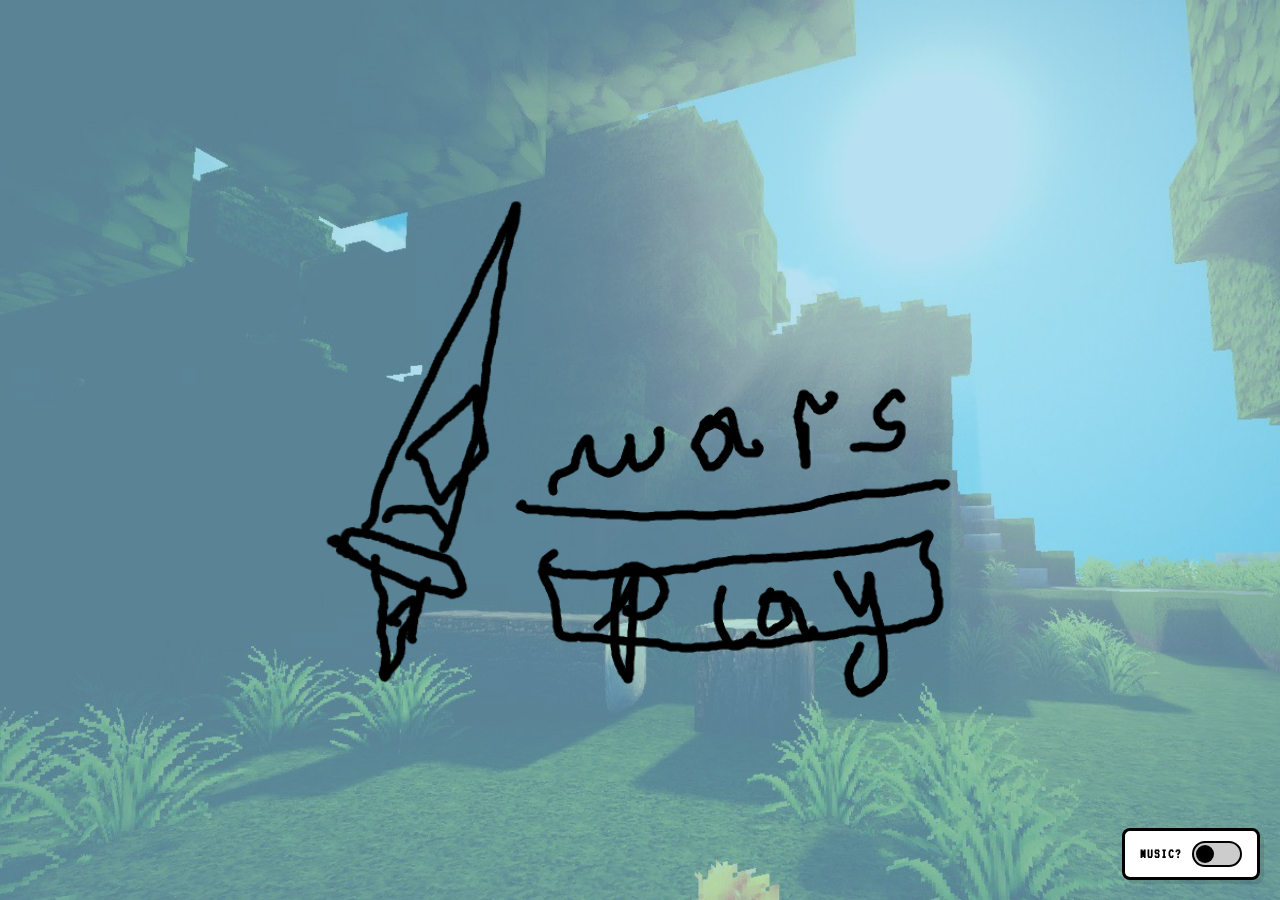
==== commit 7ee0af66: "Improve combat feedback and match pause Add a player health HUD, knockout respawn and spawn protecti" ====
--- a/deepseek_html_20261113_4d8953.html
+++ b/deepseek_html_20261113_4d8953.html
@@ -124,10 +124,19 @@
     #objective-hud { position: absolute; top: 20px; left: 50%; transform: translateX(-50%); z-index: 100; display: flex; gap: 12px; align-items: center; padding: 8px 14px; border: 3px solid #142c38; border-radius: 10px; background: rgba(15,35,48,0.82); color: #fff; font: 20px 'VT323', monospace; text-shadow: 1px 2px 2px #000; white-space: nowrap; }
     .objective-bed { display: flex; align-items: center; gap: 7px; }
     .objective-heart { color: #ff6b65; }
+    #player-hud { position: absolute; top: 82px; left: 20px; z-index: 100; width: 220px; padding: 8px 12px; border: 2px solid #142c38; border-radius: 8px; background: rgba(15,35,48,0.82); color: #fff; font: 18px 'VT323', monospace; text-shadow: 1px 2px 2px #000; }
+    .player-hud-labels { display: flex; justify-content: space-between; align-items: center; margin-bottom: 5px; }
+    .health-track { height: 12px; overflow: hidden; border: 2px solid #142c38; border-radius: 6px; background: #482b2b; }
+    #player-hp-fill { width: 100%; height: 100%; background: #5fd36a; transition: width 0.12s ease, background-color 0.12s ease; }
+    #player-hud.low-health #player-hp-fill { background: #f04e46; }
+    #player-hud.respawning { border-color: #f0bf4c; }
+    #player-status { min-height: 16px; margin-top: 4px; color: #b7f4ba; font-size: 15px; }
+    #player-hud.respawning #player-status { color: #ffe08a; }
     #game-hint { position: absolute; bottom: 18px; left: 50%; transform: translateX(-50%); z-index: 20; padding: 7px 12px; border: 2px solid rgba(255,255,255,0.65); border-radius: 8px; background: rgba(12,27,40,0.66); color: #fff; font: 18px 'VT323', monospace; text-align: center; white-space: nowrap; pointer-events: none; }
     @media (max-width: 600px) {
       #objective-hud { top: 100px; font-size: 17px; }
-      #game-back { top: 162px; left: 20px; }
+      #player-hud { top: 158px; width: min(220px, calc(100vw - 40px)); }
+      #game-back { top: 236px; left: 20px; }
       #game-hint { bottom: 10px; max-width: 88vw; white-space: normal; font-size: 15px; }
     }
 
@@ -338,6 +347,13 @@
       <div class="hud-divider"></div>
       <div class="objective-bed"><span>ENEMY BED</span><span class="objective-heart">♥</span><span id="enemy-bed-hp">100</span></div>
     </div>
+    <div id="player-hud" aria-label="Player health">
+      <div class="player-hud-labels"><span>HEALTH</span><span id="player-hp-text">100 / 100</span></div>
+      <div class="health-track" role="progressbar" aria-label="Player health" aria-valuemin="0" aria-valuemax="100" aria-valuenow="100">
+        <div id="player-hp-fill"></div>
+      </div>
+      <div id="player-status">READY</div>
+    </div>
     <div id="game-hint">WASD / ARROWS MOVE · SPACE SWING · E SHOP · F PLACE / OPEN CHEST</div>
 
     <div id="shop-menu" class="hidden">
@@ -641,7 +657,13 @@
 
     const MAP = { spawn: { x: -15, z: 0 }, enemy: { x: 15, z: 0 }, mid: { x: 0, z: 0 } };
     const PLAYER_SPEED = 8;
+    const MAX_PLAYER_HP = 100;
     const ARENA_RADIUS = 10;
+    const playerHud = document.getElementById("player-hud");
+    const playerHpText = document.getElementById("player-hp-text");
+    const playerHpFill = document.getElementById("player-hp-fill");
+    const playerHealthBar = playerHud.querySelector("[role='progressbar']");
+    const playerStatus = document.getElementById("player-status");
 
     function getGeometry(key, create) {
       if (!sharedGeometry[key]) sharedGeometry[key] = create();
@@ -943,7 +965,8 @@
       playerMeshes = {};
       blockMeshes = [];
 
-      gameState.players[myPeerId] = { x: MAP.spawn.x, z: MAP.spawn.z, dir: "right", facingX: 1, facingZ: 0, isMe: true, skin: currentSkin, name: getMyName(), hp: 100, swingTimer: 0, hasSword: false, hasAxe: false, blocks: 0 };
+      gameState.players[myPeerId] = { x: MAP.spawn.x, z: MAP.spawn.z, dir: "right", facingX: 1, facingZ: 0, isMe: true, skin: currentSkin, name: getMyName(), hp: MAX_PLAYER_HP, respawnTimer: 0, invulnerabilityTimer: 0, swingTimer: 0, hasSword: false, hasAxe: false, blocks: 0 };
+      updatePlayerHud(gameState.players[myPeerId]);
 
       let bc = 0;
       for (const id in players) {
@@ -951,7 +974,7 @@
           const angle = (bc / Math.max(1, Object.keys(players).length)) * Math.PI * 2;
           const bx = MAP.enemy.x + Math.cos(angle) * 3;
           const bz = MAP.enemy.z + Math.sin(angle) * 3;
-          gameState.players[id] = { x: bx, z: bz, dir: "left", facingX: -1, facingZ: 0, isMe: false, skin: players[id].skin, name: players[id].username, hp: 100, swingTimer: 0, blocks: 0, isBot: true, vx: -1.5, vz: 0 };
+          gameState.players[id] = { x: bx, z: bz, dir: "left", facingX: -1, facingZ: 0, isMe: false, skin: players[id].skin, name: players[id].username, hp: MAX_PLAYER_HP, respawnTimer: 0, invulnerabilityTimer: 0, swingTimer: 0, blocks: 0, isBot: true, vx: -1.5, vz: 0 };
           bc++;
         }
       }
@@ -962,7 +985,7 @@
       lastMoveTime = 0;
       gameLoopId = requestAnimationFrame(gameLoop);
       tokenIntervalId = window.setInterval(() => {
-        if (!isGameOver && document.getElementById("game").classList.contains("hidden") === false) {
+        if (!document.hidden && !isGameOver && document.getElementById("game").classList.contains("hidden") === false) {
           gameState.tokens += 5;
           document.getElementById("hud-tokens").textContent = gameState.tokens;
         }
@@ -1008,6 +1031,7 @@
     function gameLoop(time) {
       gameLoopId = requestAnimationFrame(gameLoop);
       const dt = Math.min((time - lastTime) / 1000, 0.1); lastTime = time;
+      if (document.hidden) return;
       try {
         if (!isShopOpen && !isSettingsOpen && !isGameOver) updateGame(dt);
         if (time - lastMoveTime > 50) {
@@ -1026,35 +1050,66 @@
       } catch(e) { console.error(e); }
     }
 
+    function updatePlayerHud(player) {
+      const health = Math.max(0, Math.min(MAX_PLAYER_HP, player.hp));
+      playerHpText.textContent = `${health} / ${MAX_PLAYER_HP}`;
+      playerHpFill.style.width = `${health}%`;
+      playerHealthBar.setAttribute("aria-valuenow", health);
+      playerHud.classList.toggle("low-health", health <= 35);
+      playerHud.classList.toggle("respawning", player.respawnTimer > 0);
+      const nextStatus = player.respawnTimer > 0
+        ? `RESPAWNING · ${Math.max(0.1, player.respawnTimer).toFixed(1)}s`
+        : player.invulnerabilityTimer > 0
+          ? `SHIELDED · ${player.invulnerabilityTimer.toFixed(1)}s`
+          : "READY";
+      if (playerStatus.textContent !== nextStatus) playerStatus.textContent = nextStatus;
+    }
+
     function updateGame(dt) {
       const me = gameState.players[myPeerId]; if (!me) return;
+      me.invulnerabilityTimer = Math.max(0, (me.invulnerabilityTimer || 0) - dt);
+      if (me.respawnTimer > 0) {
+        me.respawnTimer = Math.max(0, me.respawnTimer - dt);
+        if (me.respawnTimer === 0) {
+          me.hp = MAX_PLAYER_HP;
+          me.x = MAP.spawn.x;
+          me.z = MAP.spawn.z;
+          me.facingX = 1;
+          me.facingZ = 0;
+          me.invulnerabilityTimer = 1.5;
+        }
+      }
+      updatePlayerHud(me);
+      const canAct = me.respawnTimer <= 0;
       let moveX = 0, moveZ = 0, isAttacking = false;
 
-      if (keys["w"] || keys["arrowup"]) moveZ -= 1;
-      if (keys["s"] || keys["arrowdown"]) moveZ += 1;
-      if (keys["a"] || keys["arrowleft"]) moveX -= 1;
-      if (keys["d"] || keys["arrowright"]) moveX += 1;
-      moveX += moveInput.x;
-      moveZ += moveInput.z;
-      if (keys[" "]) isAttacking = true;
-      if (keys["f"] && !keys._placeWasDown) { placeBlock3D(); keys._placeWasDown = true; }
-      if (!keys["f"]) keys._placeWasDown = false;
-
-      const magnitude = Math.hypot(moveX, moveZ);
-      if (magnitude > 1) { moveX /= magnitude; moveZ /= magnitude; }
-      const nextX = me.x + moveX * PLAYER_SPEED * dt;
-      const nextZ = me.z + moveZ * PLAYER_SPEED * dt;
-      if (isSafe3D(nextX, me.z)) me.x = nextX;
-      if (isSafe3D(me.x, nextZ)) me.z = nextZ;
-      if (moveX || moveZ) {
-        me.facingX = moveX;
-        me.facingZ = moveZ;
-        const mesh = playerMeshes[myPeerId];
-        if (mesh) mesh.rotation.y = Math.atan2(moveX, moveZ);
+      if (canAct) {
+        if (keys["w"] || keys["arrowup"]) moveZ -= 1;
+        if (keys["s"] || keys["arrowdown"]) moveZ += 1;
+        if (keys["a"] || keys["arrowleft"]) moveX -= 1;
+        if (keys["d"] || keys["arrowright"]) moveX += 1;
+        moveX += moveInput.x;
+        moveZ += moveInput.z;
+        if (keys[" "]) isAttacking = true;
+        if (keys["f"] && !keys._placeWasDown) { placeBlock3D(); keys._placeWasDown = true; }
+        if (!keys["f"]) keys._placeWasDown = false;
+
+        const magnitude = Math.hypot(moveX, moveZ);
+        if (magnitude > 1) { moveX /= magnitude; moveZ /= magnitude; }
+        const nextX = me.x + moveX * PLAYER_SPEED * dt;
+        const nextZ = me.z + moveZ * PLAYER_SPEED * dt;
+        if (isSafe3D(nextX, me.z)) me.x = nextX;
+        if (isSafe3D(me.x, nextZ)) me.z = nextZ;
+        if (moveX || moveZ) {
+          me.facingX = moveX;
+          me.facingZ = moveZ;
+          const mesh = playerMeshes[myPeerId];
+          if (mesh) mesh.rotation.y = Math.atan2(moveX, moveZ);
+        }
       }
 
       if (me.swingTimer > 0) me.swingTimer -= dt;
-      if (isAttacking && me.swingTimer <= 0) {
+      if (canAct && isAttacking && me.swingTimer <= 0) {
         me.swingTimer = me.hasSword ? 0.3 : 0.5;
         if(playerMeshes[myPeerId]) {
            let sword = playerMeshes[myPeerId].userData.sword;
@@ -1102,8 +1157,11 @@
                 }
                 if (playerDistance < 2 && p.swingTimer <= 0) {
                   p.swingTimer = 0.5;
-                  me.hp -= 10;
-                  if (me.hp <= 0) { me.hp = 100; me.x = MAP.spawn.x; me.z = MAP.spawn.z; }
+                  if (me.invulnerabilityTimer <= 0 && me.respawnTimer <= 0) {
+                    me.hp = Math.max(0, me.hp - 10);
+                    if (me.hp === 0) me.respawnTimer = 2.25;
+                    updatePlayerHud(me);
+                  }
                 }
             }
             if (bedDistance < 2.2 && p.swingTimer <= 0 && gameState.bedHp > 0) {
@@ -1117,7 +1175,7 @@
       }
       
       // Chest check
-      if (!gameState.chests[0].opened) {
+      if (canAct && !gameState.chests[0].opened) {
           if(Math.hypot(me.x - MAP.mid.x, me.z - MAP.mid.z) < 3) {
              if(keys["f"] || keys[" "]) {
                  gameState.chests[0].opened = true;
@@ -1162,6 +1220,9 @@
          const state = gameState.players[id];
          const mesh = playerMeshes[id];
          mesh.position.set(state.x, 0, state.z);
+         const respawnTimer = state.respawnTimer || 0;
+         const invulnerabilityTimer = state.invulnerabilityTimer || 0;
+         mesh.visible = respawnTimer <= 0 && (invulnerabilityTimer <= 0 || Math.floor(performance.now() / 90) % 2 === 0);
          const moving = id === myPeerId ? (moveInput.x || moveInput.z || keys["w"] || keys["a"] || keys["s"] || keys["d"] || keys["arrowup"] || keys["arrowdown"] || keys["arrowleft"] || keys["arrowright"]) : !!state.isBot;
          mesh.userData.step += dt * (moving ? 11 : 2);
          const swing = state.swingTimer > 0 ? Math.sin(Math.min(state.swingTimer / 0.18, 1) * Math.PI) * 0.45 : 0;
@@ -1355,6 +1416,7 @@
       const swing = player.swingTimer > 0 ? Math.sin(Math.min(player.swingTimer / 0.18, 1) * Math.PI) : 0;
 
       ctx2d.save();
+      ctx2d.globalAlpha = player.respawnTimer > 0 ? 0.3 : (player.invulnerabilityTimer > 0 && Math.floor(time / 90) % 2 === 0 ? 0.4 : 1);
       ctx2d.translate(p.x, p.y);
       ctx2d.lineCap = "round";
       ctx2d.lineJoin = "round";
@@ -1472,6 +1534,14 @@
       moveInput.z = 0;
       joystickStick.style.transform = "translate(-50%, -50%)";
     }
+    document.addEventListener("visibilitychange", () => {
+      if (document.hidden) {
+        for (const key in keys) keys[key] = false;
+        resetJoystick();
+      } else {
+        lastTime = performance.now();
+      }
+    });
     joystickBase.addEventListener("pointerdown", event => {
       event.preventDefault();
       joystickBase.setPointerCapture(event.pointerId);
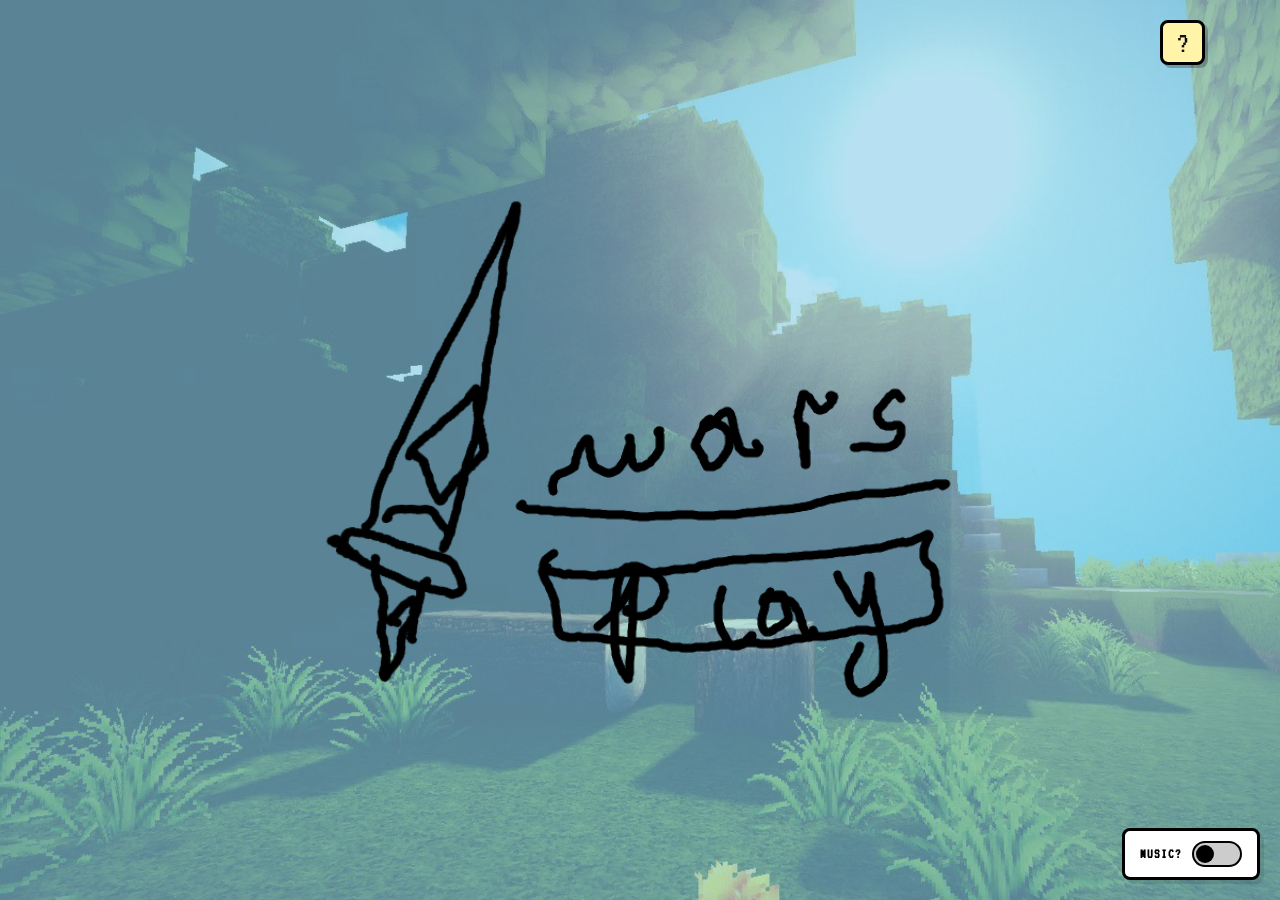
==== commit 4a5450d4: "Add in-game quick guide and themed loading screens" ====
--- a/deepseek_html_20261113_4d8953.html
+++ b/deepseek_html_20261113_4d8953.html
@@ -24,9 +24,39 @@
     .music-toggle-container.active .toggle-switch { background: #4caf50; }
     .music-toggle-container.active .toggle-switch::after { transform: translateX(24px); background: #fff; }
 
-    #loading-screen { z-index: 9999; flex-direction: column; background: #1a1a1a; }
-    .loading-img { width: min(60vw, 400px); animation: silly-wobble 1s ease-in-out infinite alternate; filter: drop-shadow(0 10px 10px rgba(0,0,0,0.5)); }
+    #loading-screen { z-index: 9999; flex-direction: column; background-color: #152431; background-size: cover; background-position: center; }
+    #loading-screen::before { content: ""; position: absolute; inset: 0; background: linear-gradient(135deg, rgba(10,20,30,0.42), rgba(8,18,28,0.82)); }
+    .loading-card { position: relative; z-index: 1; width: min(90vw, 480px); padding: 28px 32px; display: flex; flex-direction: column; align-items: center; gap: 18px; background: rgba(15,35,48,0.78); border: 4px solid #fff; border-radius: 16px; box-shadow: 8px 8px 0 rgba(0,0,0,0.42); }
+    .loading-img { width: min(60vw, 360px); animation: silly-wobble 1s ease-in-out infinite alternate; filter: drop-shadow(0 10px 10px rgba(0,0,0,0.5)); }
+    .loading-caption { color: #fff; font: 30px 'VT323', monospace; letter-spacing: 2px; text-align: center; text-shadow: 2px 3px 0 #111; }
+    .loading-spinner { width: 30px; height: 30px; border: 4px solid rgba(255,255,255,0.35); border-top-color: #ffe36c; border-radius: 50%; animation: loading-spin 0.75s linear infinite; }
+    .loading-track { width: min(100%, 300px); height: 12px; overflow: hidden; border: 2px solid #101820; border-radius: 8px; background: rgba(0,0,0,0.45); }
+    .loading-track span { display: block; width: 42%; height: 100%; border-radius: inherit; background: #71d46e; animation: loading-sweep 1.2s ease-in-out infinite alternate; }
+    @keyframes loading-spin { to { transform: rotate(360deg); } }
+    @keyframes loading-sweep { from { transform: translateX(-8%); } to { transform: translateX(150%); } }
     @keyframes silly-wobble { 0% { transform: scale(1) rotate(-2deg); } 100% { transform: scale(1.05) rotate(2deg); } }
+    #guide-btn { position: fixed; top: 20px; right: 75px; z-index: 1001; width: 45px; height: 45px; border: 3px solid #000; border-radius: 8px; background: #fff4a8; color: #111; box-shadow: 3px 3px 0 rgba(0,0,0,0.25); cursor: pointer; font: 30px 'VT323', monospace; transition: transform 0.12s; }
+    #guide-btn:hover { transform: scale(1.06); }
+    #guide-overlay { position: fixed; inset: 0; z-index: 1010; display: flex; align-items: center; justify-content: center; padding: 20px; background: rgba(5,14,22,0.78); touch-action: pan-y; }
+    .guide-card { position: relative; width: min(720px, 96vw); max-height: 88vh; overflow-y: auto; overscroll-behavior: contain; padding: 24px; border: 5px solid #111; border-radius: 14px; background: #fffdf2; color: #17212b; box-shadow: 9px 9px 0 rgba(0,0,0,0.35); touch-action: pan-y; }
+    .guide-header { display: flex; align-items: flex-start; justify-content: space-between; gap: 14px; margin-bottom: 12px; }
+    .guide-kicker { color: #397d3b; font: 20px 'VT323', monospace; letter-spacing: 2px; }
+    .guide-title { font-size: clamp(26px, 5vw, 38px); line-height: 1.05; }
+    .guide-close { flex: 0 0 auto; width: 40px; height: 40px; border: 3px solid #111; border-radius: 7px; background: #f27b65; color: #111; cursor: pointer; font: 28px 'VT323', monospace; }
+    .guide-lead { margin: 0 0 16px; padding: 11px 14px; border: 3px solid #111; border-radius: 8px; background: #dff3d7; font-size: 18px; }
+    .guide-grid { display: grid; grid-template-columns: repeat(2, minmax(0, 1fr)); gap: 10px; }
+    .guide-section { padding: 12px; border: 2px solid #27313a; border-radius: 8px; background: #fff; }
+    .guide-section h3 { margin-bottom: 5px; color: #276343; font: 22px 'VT323', monospace; }
+    .guide-section p { font-size: 15px; line-height: 1.35; }
+    .guide-tip { margin: 14px 0 0; color: #694d13; font-size: 15px; font-weight: bold; line-height: 1.35; }
+    @media (max-width: 600px) {
+      #guide-overlay { padding: 10px; }
+      .guide-card { max-height: 90vh; padding: 16px; }
+      .guide-grid { grid-template-columns: 1fr; gap: 8px; }
+      .guide-section { padding: 9px 11px; }
+      .guide-section p { font-size: 14px; }
+      .loading-card { padding: 22px 18px; }
+    }
 
     .save-banner { position: fixed; bottom: 24px; left: 50%; transform: translateX(-50%); z-index: 1000; }
     .save-banner-inner { position: relative; width: min(92vw, 420px); }
@@ -189,11 +219,45 @@
   <div id="music-toggle" class="music-toggle-container" onclick="toggleMusic()">
     <div class="music-label" id="music-label">MUSIC?</div><div class="toggle-switch"></div>
   </div>
+  <button id="guide-btn" type="button" aria-label="How to play WARS" aria-controls="guide-overlay" aria-expanded="false">?</button>
+  <div id="guide-overlay" class="hidden" role="dialog" aria-modal="true" aria-labelledby="guide-title">
+    <div class="guide-card">
+      <div class="guide-header">
+        <div><div class="guide-kicker">QUICK START</div><h2 id="guide-title" class="guide-title">HOW TO PLAY WARS</h2></div>
+        <button id="guide-close" class="guide-close" type="button" aria-label="Close guide">X</button>
+      </div>
+      <p class="guide-lead">Break the enemy bed to win. Protect yours, then push across the bridge!</p>
+      <div class="guide-grid">
+        <section class="guide-section">
+          <h3>MOVE & EXPLORE</h3>
+          <p>Use WASD or arrow keys. On touch screens, steer with the left joystick. Cross the bridge to reach the middle and enemy island.</p>
+        </section>
+        <section class="guide-section">
+          <h3>FIGHT & BUILD</h3>
+          <p>Press Space or SWING to attack. Press F or PLACE to build with wood. Near the center chest, press F or SWING to open it.</p>
+        </section>
+        <section class="guide-section">
+          <h3>SHOP & SURVIVE</h3>
+          <p>Press E or SHOP to buy a sword, axe, or blocks. Watch your health: a knockout means a short respawn, then a brief spawn shield.</p>
+        </section>
+        <section class="guide-section">
+          <h3>CHOOSE YOUR GAME</h3>
+          <p>Pick 2D Stickmen or 3D Island Arena in the lobby or settings. Choose Web for bots, or host a room and share its code.</p>
+        </section>
+      </div>
+      <p class="guide-tip">TIP: You start with 500 tokens. The middle chest gives 100 more, and tokens are earned during a match.</p>
+    </div>
+  </div>
   
   <div id="wallpaper" class="wallpaper-bg"></div>
 
   <div id="loading-screen" class="screen hidden">
-    <div id="loading-fallback" class="loading-text-fallback" style="display:block; color:#fff; font-size:48px; font-family:VT323; margin-top:20px;">LOADING...</div>
+    <div class="loading-card">
+      <img class="loading-img" src="assets/title.png" alt="WARS">
+      <div class="loading-spinner" role="status" aria-label="Loading"></div>
+      <div id="loading-caption" class="loading-caption">LOADING YOUR ARENA...</div>
+      <div class="loading-track" aria-hidden="true"><span></span></div>
+    </div>
   </div>
 
   <div id="save-banner" class="save-banner hidden">
@@ -354,7 +418,7 @@
       </div>
       <div id="player-status">READY</div>
     </div>
-    <div id="game-hint">WASD / ARROWS MOVE · SPACE SWING · E SHOP · F PLACE / OPEN CHEST</div>
+    <div id="game-hint">WASD / ARROWS MOVE · SPACE SWING · E SHOP · F PLACE / OPEN CHEST · ? GUIDE</div>
 
     <div id="shop-menu" class="hidden">
       <img src="assets/shop.png" class="shop-header-img" alt="Shop">
@@ -416,11 +480,14 @@
     }
 
     const WALLPAPERS = ["assets/5114.png", "assets/2778.png", "assets/1765.png"];
-    document.getElementById("wallpaper").style.backgroundImage = `url('${WALLPAPERS[Math.floor(Math.random() * WALLPAPERS.length)]}')`;
+    function getRandomWallpaper() { return WALLPAPERS[Math.floor(Math.random() * WALLPAPERS.length)]; }
+    document.getElementById("wallpaper").style.backgroundImage = `url('${getRandomWallpaper()}')`;
 
     function loadScene(screenName, isMatchStart = false) {
       const loadScreen = document.getElementById("loading-screen");
       const time = isMatchStart ? 1500 : 500;
+      loadScreen.style.backgroundImage = `url('${getRandomWallpaper()}')`;
+      document.getElementById("loading-caption").textContent = isMatchStart ? "BUILDING YOUR ARENA..." : "LOADING YOUR NEXT SCREEN...";
       loadScreen.classList.remove("hidden");
       setTimeout(() => { loadScreen.classList.add("hidden"); showScreen(screenName); }, time);
     }
@@ -587,11 +654,32 @@
     let currentStyle = 'sweat';
     let currentCamera = 'first';
     let isSettingsOpen = false;
+    let isGuideOpen = false;
     
     function toggleSettings() { 
       isSettingsOpen = !isSettingsOpen; 
       document.getElementById("settings-menu").classList.toggle("hidden", !isSettingsOpen); 
     }
+
+    function toggleGuide(force) {
+      isGuideOpen = typeof force === "boolean" ? force : !isGuideOpen;
+      const overlay = document.getElementById("guide-overlay");
+      overlay.classList.toggle("hidden", !isGuideOpen);
+      document.getElementById("guide-btn").setAttribute("aria-expanded", String(isGuideOpen));
+      if (isGuideOpen) {
+        for (const key in keys) keys[key] = false;
+        resetJoystick();
+        document.getElementById("guide-close").focus();
+      } else {
+        document.getElementById("guide-btn").focus();
+      }
+    }
+
+    document.getElementById("guide-btn").onclick = () => toggleGuide();
+    document.getElementById("guide-close").onclick = () => toggleGuide(false);
+    document.getElementById("guide-overlay").addEventListener("click", event => {
+      if (event.target === event.currentTarget) toggleGuide(false);
+    });
     
     function switchTab(tab) {
       document.querySelectorAll('.tab-btn').forEach(b => b.classList.remove('active'));
@@ -955,9 +1043,12 @@
       isGameOver = false;
       isShopOpen = false;
       isSettingsOpen = false;
+      isGuideOpen = false;
       document.getElementById("game-over-screen").classList.add("hidden");
       document.getElementById("shop-menu").classList.add("hidden");
       document.getElementById("settings-menu").classList.add("hidden");
+      document.getElementById("guide-overlay").classList.add("hidden");
+      document.getElementById("guide-btn").setAttribute("aria-expanded", "false");
       document.getElementById("hud-tokens").textContent = gameState.tokens;
       document.getElementById("hud-blocks").textContent = "0";
       document.getElementById("own-bed-hp").textContent = gameState.bedHp;
@@ -985,7 +1076,7 @@
       lastMoveTime = 0;
       gameLoopId = requestAnimationFrame(gameLoop);
       tokenIntervalId = window.setInterval(() => {
-        if (!document.hidden && !isGameOver && document.getElementById("game").classList.contains("hidden") === false) {
+        if (!document.hidden && !isGuideOpen && !isGameOver && document.getElementById("game").classList.contains("hidden") === false) {
           gameState.tokens += 5;
           document.getElementById("hud-tokens").textContent = gameState.tokens;
         }
@@ -1033,7 +1124,7 @@
       const dt = Math.min((time - lastTime) / 1000, 0.1); lastTime = time;
       if (document.hidden) return;
       try {
-        if (!isShopOpen && !isSettingsOpen && !isGameOver) updateGame(dt);
+        if (!isShopOpen && !isSettingsOpen && !isGuideOpen && !isGameOver) updateGame(dt);
         if (time - lastMoveTime > 50) {
           if (isHost) {
             for (const id in connections) {
@@ -1503,9 +1594,17 @@
     window.addEventListener("keydown", e => {
       const key = e.key.toLowerCase();
       if ([" ", "arrowup", "arrowdown", "arrowleft", "arrowright"].includes(key)) e.preventDefault();
+      if (isGuideOpen) {
+        if ((key === "escape" || key === "?") && !e.repeat) toggleGuide(false);
+        return;
+      }
       keys[key] = true;
       if (key === "e" && !e.repeat) toggleShop();
-      if (key === "escape" && !e.repeat) toggleSettings();
+      if (key === "?" && !e.repeat) toggleGuide();
+      if (key === "escape" && !e.repeat) {
+        if (isGuideOpen) toggleGuide(false);
+        else toggleSettings();
+      }
     });
     window.addEventListener("keyup", e => keys[e.key.toLowerCase()] = false);
     
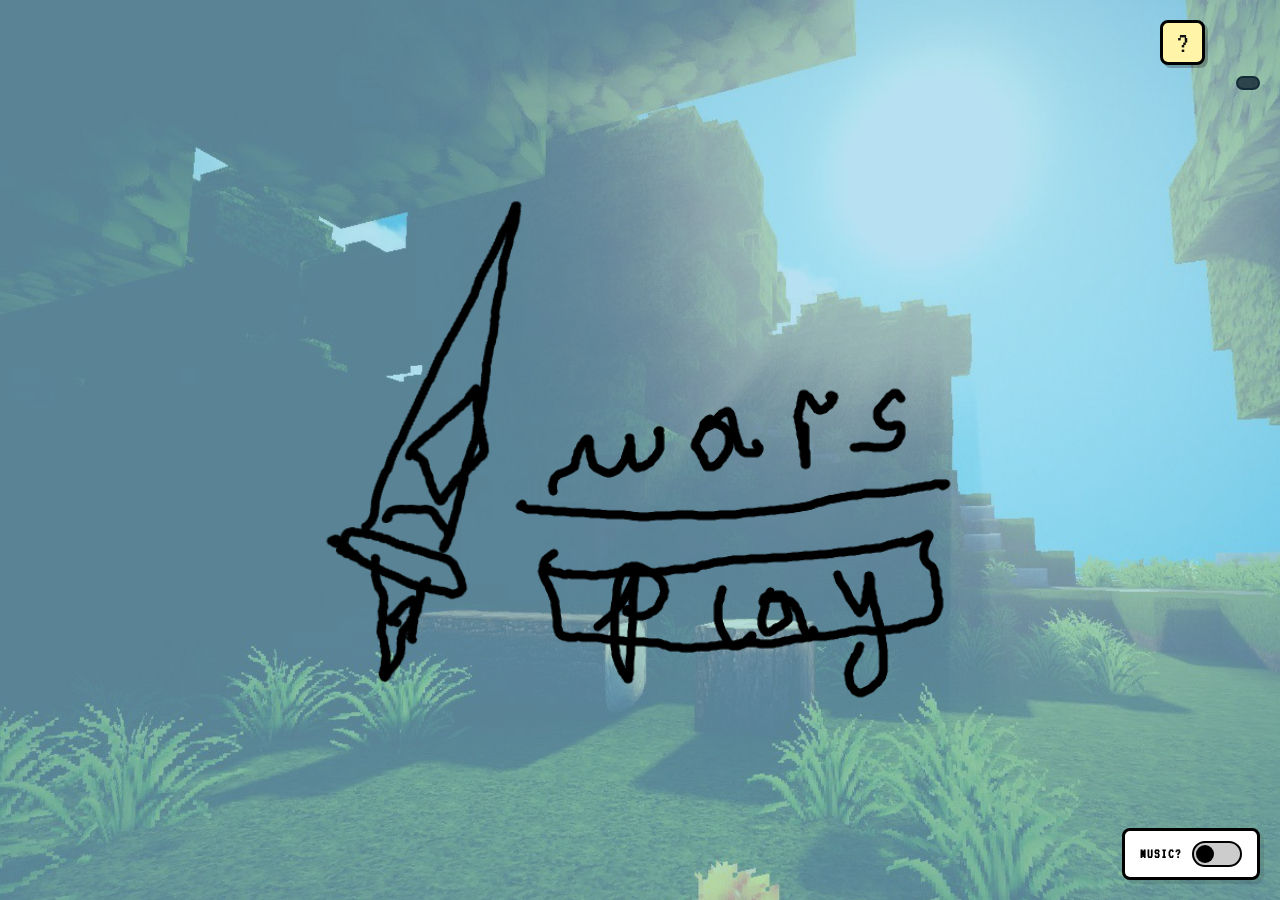
==== commit c0d5e3c3: "Add themed 3D arenas and stickman models Add Sky Garden, Ember Rift, and Frostwood Peaks, procedural" ====
--- a/deepseek_html_20261113_4d8953.html
+++ b/deepseek_html_20261113_4d8953.html
@@ -104,11 +104,14 @@
     .mg-left { left: 5%; } .mg-right { right: 5%; }
 
     .lobby-panel { position: relative; width: min(94vw, 1000px); aspect-ratio: 1.5; background: #fff; border: 5px solid #000; border-radius: 20px; display: flex; flex-direction: column; overflow: hidden; box-shadow: 10px 10px 0 rgba(0,0,0,0.2); }
-    .lobby-header { display: flex; justify-content: space-between; align-items: center; padding: 15px 25px; border-bottom: 5px solid #000; }
+    .lobby-header { display: flex; flex-wrap: wrap; justify-content: space-between; align-items: center; gap: 12px; padding: 15px 25px; border-bottom: 5px solid #000; }
     .lobby-text { font-family: 'Fredoka One', cursive; font-size: 40px; color: #000; margin: 0; }
     .lobby-mode-select { display: flex; align-items: center; gap: 7px; font: bold 16px 'VT323', monospace; }
     .lobby-mode-btn { border: 3px solid #000; border-radius: 6px; background: #eee; padding: 7px 10px; font: bold 16px 'VT323', monospace; cursor: pointer; }
     .lobby-mode-btn.active { background: #4caf50; color: #fff; }
+    .lobby-map-control { display: flex; flex-direction: column; gap: 3px; min-width: 180px; color: #162d36; font: bold 15px 'VT323', monospace; }
+    .lobby-map-control select { width: 100%; padding: 5px 8px; border: 3px solid #111; border-radius: 6px; background: #fff; color: #111; font: bold 16px 'VT323', monospace; }
+    .lobby-map-description { max-width: 230px; color: #4a5b60; font: 13px 'VT323', monospace; line-height: 1.1; }
     .room-code-box { display: flex; align-items: center; gap: 10px; }
     .room-label { font-size: 20px; font-weight: bold; }
     .room-code-text { font-family: monospace; font-size: 20px; font-weight: bold; }
@@ -131,6 +134,18 @@
     .btn-start { background: #4caf50; color: #fff; }
     .btn-start:hover { background: #45a049; }
     .lobby-actions { display: flex; gap: 10px; }
+    @media (max-width: 700px) {
+      .lobby-panel { aspect-ratio: auto; height: 92vh; max-height: 760px; min-height: 420px; overflow-y: auto; touch-action: pan-y; }
+      .lobby-header { justify-content: center; padding: 10px; }
+      .lobby-header, .lobby-footer { flex: 0 0 auto; }
+      .lobby-text { font-size: 30px; }
+      .lobby-map-control { min-width: min(220px, 85vw); }
+      .lobby-map-description { max-width: 85vw; }
+      .arena { flex: 1 0 240px; min-height: 240px; }
+      .lobby-footer { flex-wrap: wrap; gap: 8px; justify-content: center; padding: 10px; }
+      .lobby-actions { flex-wrap: wrap; justify-content: center; gap: 6px; }
+      .btn-back, .btn-bot, .btn-join, .btn-start, .btn-ready { padding: 8px 11px; font-size: 15px; }
+    }
 
     .join-overlay { position: absolute; inset: 0; background: rgba(0,0,0,0.8); display: flex; align-items: center; justify-content: center; z-index: 10; }
     .join-card { background: #fff; border: 4px solid #000; border-radius: 12px; padding: 24px; width: min(320px, 90%); display: flex; flex-direction: column; gap: 12px; text-align: center; }
@@ -152,6 +167,7 @@
     .block-icon { width: 30px; height: 30px; background: #8e44ad; border: 3px solid #000; }
     .hud-divider { width: 3px; height: 30px; background: #555; }
     #objective-hud { position: absolute; top: 20px; left: 50%; transform: translateX(-50%); z-index: 100; display: flex; gap: 12px; align-items: center; padding: 8px 14px; border: 3px solid #142c38; border-radius: 10px; background: rgba(15,35,48,0.82); color: #fff; font: 20px 'VT323', monospace; text-shadow: 1px 2px 2px #000; white-space: nowrap; }
+    #arena-name-hud { position: absolute; top: 76px; right: 20px; z-index: 100; padding: 5px 10px; border: 2px solid #142c38; border-radius: 7px; background: rgba(15,35,48,0.78); color: #fff; font: 18px 'VT323', monospace; text-shadow: 1px 2px 2px #000; }
     .objective-bed { display: flex; align-items: center; gap: 7px; }
     .objective-heart { color: #ff6b65; }
     #player-hud { position: absolute; top: 82px; left: 20px; z-index: 100; width: 220px; padding: 8px 12px; border: 2px solid #142c38; border-radius: 8px; background: rgba(15,35,48,0.82); color: #fff; font: 18px 'VT323', monospace; text-shadow: 1px 2px 2px #000; }
@@ -165,6 +181,7 @@
     #game-hint { position: absolute; bottom: 18px; left: 50%; transform: translateX(-50%); z-index: 20; padding: 7px 12px; border: 2px solid rgba(255,255,255,0.65); border-radius: 8px; background: rgba(12,27,40,0.66); color: #fff; font: 18px 'VT323', monospace; text-align: center; white-space: nowrap; pointer-events: none; }
     @media (max-width: 600px) {
       #objective-hud { top: 100px; font-size: 17px; }
+      #arena-name-hud { top: 66px; right: 12px; font-size: 15px; }
       #player-hud { top: 158px; width: min(220px, calc(100vw - 40px)); }
       #game-back { top: 236px; left: 20px; }
       #game-hint { bottom: 10px; max-width: 88vw; white-space: normal; font-size: 15px; }
@@ -219,6 +236,7 @@
   <div id="music-toggle" class="music-toggle-container" onclick="toggleMusic()">
     <div class="music-label" id="music-label">MUSIC?</div><div class="toggle-switch"></div>
   </div>
+  <div id="arena-name-hud" aria-live="polite"></div>
   <button id="guide-btn" type="button" aria-label="How to play WARS" aria-controls="guide-overlay" aria-expanded="false">?</button>
   <div id="guide-overlay" class="hidden" role="dialog" aria-modal="true" aria-labelledby="guide-title">
     <div class="guide-card">
@@ -242,7 +260,7 @@
         </section>
         <section class="guide-section">
           <h3>CHOOSE YOUR GAME</h3>
-          <p>Pick 2D Stickmen or 3D Island Arena in the lobby or settings. Choose Web for bots, or host a room and share its code.</p>
+          <p>Pick 2D Stickmen or 3D Island Arena in the lobby or settings. In 3D, choose Sky Garden, Ember Rift, or Frostwood Peaks. Run across glowing rings for a speed boost. Choose Web for bots, or host a room and share its code.</p>
         </section>
       </div>
       <p class="guide-tip">TIP: You start with 500 tokens. The middle chest gives 100 more, and tokens are earned during a match.</p>
@@ -356,6 +374,15 @@
           <button id="lobby-mode-3d" class="lobby-mode-btn active" onclick="setGameMode('3d')">3D</button>
           <button id="lobby-mode-2d" class="lobby-mode-btn" onclick="setGameMode('2d')">2D STICKMEN</button>
         </div>
+        <label class="lobby-map-control" id="arena-map-control" for="arena-map-select">
+          <span>3D ARENA · HOST CHOOSES</span>
+          <select id="arena-map-select" aria-label="Choose a 3D arena">
+            <option value="sky-garden">Sky Garden</option>
+            <option value="ember-rift">Ember Rift</option>
+            <option value="frostwood">Frostwood Peaks</option>
+          </select>
+          <small class="lobby-map-description" id="arena-map-description">Green islands, wooden bridge, and leafy trees.</small>
+        </label>
         <div id="room-code-box" class="room-code-box">
           <span class="room-label">CODE:</span>
           <span id="room-code" class="room-code-text">......</span>
@@ -418,7 +445,7 @@
       </div>
       <div id="player-status">READY</div>
     </div>
-    <div id="game-hint">WASD / ARROWS MOVE · SPACE SWING · E SHOP · F PLACE / OPEN CHEST · ? GUIDE</div>
+    <div id="game-hint">WASD / ARROWS MOVE · SPACE SWING · E SHOP · F PLACE / OPEN CHEST · GLOWING PADS BOOST · ? GUIDE</div>
 
     <div id="shop-menu" class="hidden">
       <img src="assets/shop.png" class="shop-header-img" alt="Shop">
@@ -591,6 +618,10 @@
     }
     function updateLobbyControls() {
       const startBtn = document.getElementById("lobby-start"), readyBtn = document.getElementById("btn-ready");
+      const arenaControl = document.getElementById("arena-map-control");
+      const arenaSelect = document.getElementById("arena-map-select");
+      arenaControl.classList.toggle("hidden", gameMode === "2d");
+      arenaSelect.disabled = !isHost;
       if (isHost) {
         let allReady = true; for (const id in players) { if (id !== myPeerId && !players[id].isBot && !players[id].ready) allReady = false; }
         startBtn.textContent = "Start Game"; startBtn.disabled = false; startBtn.classList.toggle("ready-glow", allReady);
@@ -624,10 +655,16 @@
     function handleConnection(conn) {
       connections[conn.peer] = conn;
       conn.on("data", (data) => {
-        if (data.type === "join") { players[conn.peer] = { username: data.username, skin: data.skin, ready: false }; updateLobbyUI(); broadcastPlayers(); }
+        if (data.type === "join") {
+          players[conn.peer] = { username: data.username, skin: data.skin, ready: false };
+          try { conn.send({ type: "arenaMap", mapId: selectedArenaId }); }
+          catch (error) { console.error("Failed to send arena selection:", error); }
+          updateLobbyUI(); broadcastPlayers();
+        }
         if (data.type === "ready") { players[conn.peer].ready = data.ready; updateLobbyUI(); broadcastPlayers(); }
         if (data.type === "players") { players = data.players; hostId = data.hostId; updateLobbyUI(); }
-        if (data.type === "start") loadScene("game", true);
+        if (data.type === "arenaMap") setArenaMap(data.mapId, false);
+        if (data.type === "start") { if (data.mapId) setArenaMap(data.mapId, false); loadScene("game", true); }
         if (data.type === "gameState" && !isHost) {
           for (let id in data.state) { if (id !== myPeerId) { if (gameState.players[id]) Object.assign(gameState.players[id], data.state[id]); else gameState.players[id] = data.state[id]; } }
           gameState.bedHp = data.bedHp; gameState.enemyBedHp = data.enemyBedHp;
@@ -647,7 +684,7 @@
     document.getElementById("cancel-join").onclick = () => document.getElementById("join-overlay").classList.add("hidden");
     document.getElementById("join-btn").onclick = () => joinRoom(document.getElementById("join-code-input").value);
     document.getElementById("btn-ready").onclick = () => { if(!isHost){ amIReady=!amIReady; connections[hostId]?.send({type:"ready",ready:amIReady}); updateLobbyControls(); } };
-    document.getElementById("lobby-start").onclick = () => { if(isHost) { if(selectedPlatform==="server") for(const id in connections) try{connections[id].send({type:"start"});}catch(e){} loadScene("game", true); } };
+    document.getElementById("lobby-start").onclick = () => { if(isHost) { if(selectedPlatform==="server") for(const id in connections) try{connections[id].send({type:"start",mapId:selectedArenaId});}catch(e){console.error("Failed to send arena selection:",e);} loadScene("game", true); } };
     document.getElementById("game-back").onclick = () => { quitGame(); };
 
     // ===================== SETTINGS & VISUAL STYLES =====================
@@ -704,6 +741,7 @@
       document.getElementById("game-mode-2d").classList.toggle("active", mode === "2d");
       document.getElementById("lobby-mode-3d").classList.toggle("active", mode === "3d");
       document.getElementById("lobby-mode-2d").classList.toggle("active", mode === "2d");
+      document.getElementById("arena-map-control").classList.toggle("hidden", mode === "2d");
       const inGame = !document.getElementById("game").classList.contains("hidden");
       if (inGame) {
         setupGameView();
@@ -723,9 +761,10 @@
         renderer.toneMapping = style === "paper" ? THREE.NoToneMapping : THREE.ACESFilmicToneMapping;
         renderer.toneMappingExposure = style === "sweat" ? 0.9 : 1;
         if (scene) {
-          const sky = style === "paper" ? 0xf3e7cb : 0x8dd8ff;
+          const sky = style === "paper" ? 0xf3e7cb : ARENAS[matchArenaId].sky;
           scene.background.setHex(sky);
           scene.fog.color.setHex(sky);
+          renderer.setClearColor(sky, 1);
         }
       }
       if (canvas2d) onWindowResize();
@@ -743,16 +782,84 @@
     let gameState = { players: {}, bedHp: 100, enemyBedHp: 100, tokens: 500, blocks: [], particles: [], chests: [{x: 0, z: 0, opened: false}] };
     const keys = {};
 
-    const MAP = { spawn: { x: -15, z: 0 }, enemy: { x: 15, z: 0 }, mid: { x: 0, z: 0 } };
+    const ARENAS = {
+      "sky-garden": {
+        name: "Sky Garden",
+        description: "Green islands, wooden bridge, and leafy trees.",
+        layout: { spawn: { x: -15, z: 0 }, enemy: { x: 15, z: 0 }, mid: { x: 0, z: 0 }, islandRadius: 10, midRadius: 4.4, bridges: [{ z: 0, width: 4.2 }] },
+        sky: 0x8dd8ff, water: 0x39a9cf, waterEmissive: 0x000000,
+        grass: 0x5eaa3e, dirt: 0x76513b, rock: 0x87938b, grassStroke: 0x83c653,
+        bridge: 0xb5824a, bridgeDetail: 0x71472e, treeStyle: "leaf", propStyle: "cloud",
+        boost: 0xffe36c, boostCss: "#ffe36c", canvasSky: "#80d9ef", canvasIsland: "#52a647", canvasDirt: "#79513b", canvasStroke: "rgba(173, 224, 92, 0.58)", canvasTree: "#25854b", canvasBridge: "#71472e"
+      },
+      "ember-rift": {
+        name: "Ember Rift",
+        description: "Basalt islands over glowing lava, with magma spires.",
+        layout: { spawn: { x: -18, z: 0 }, enemy: { x: 18, z: 0 }, mid: { x: 0, z: 0 }, islandRadius: 12, midRadius: 5.2, bridges: [{ z: 0, width: 3.8 }] },
+        sky: 0x503044, water: 0x8d3023, waterEmissive: 0x571406,
+        grass: 0x514044, dirt: 0x34272f, rock: 0x76504c, grassStroke: 0xa9644d,
+        bridge: 0x30252d, bridgeDetail: 0xe8753f, treeStyle: "none", propStyle: "ember",
+        boost: 0xff7546, boostCss: "#ff7546", canvasSky: "#63394c", canvasIsland: "#574348", canvasDirt: "#382b31", canvasStroke: "rgba(232, 117, 63, 0.7)", canvasTree: "#8e4a3e", canvasBridge: "#30252d"
+      },
+      "frostwood": {
+        name: "Frostwood Peaks",
+        description: "Snowy pine islands linked by twin ice paths.",
+        layout: { spawn: { x: -16, z: 0 }, enemy: { x: 16, z: 0 }, mid: { x: 0, z: 0 }, islandRadius: 10.8, midRadius: 5.4, bridges: [{ z: -2, width: 2.5 }, { z: 2, width: 2.5 }] },
+        sky: 0xc9ecff, water: 0x6bb8d7, waterEmissive: 0x082238,
+        grass: 0xdcecf2, dirt: 0x71899a, rock: 0xa8c1cc, grassStroke: 0xb1e5f4,
+        bridge: 0x9eddeb, bridgeDetail: 0x5c99b1, treeStyle: "pine", propStyle: "frost",
+        boost: 0x73f2ff, boostCss: "#73f2ff", canvasSky: "#d0f1ff", canvasIsland: "#dcecf2", canvasDirt: "#71899a", canvasStroke: "rgba(115, 210, 235, 0.75)", canvasTree: "#39839a", canvasBridge: "#9eddeb"
+      }
+    };
+    let selectedArenaId = "sky-garden";
+    let matchArenaId = selectedArenaId;
+    let MAP = ARENAS[matchArenaId].layout;
     const PLAYER_SPEED = 8;
     const MAX_PLAYER_HP = 100;
-    const ARENA_RADIUS = 10;
     const playerHud = document.getElementById("player-hud");
     const playerHpText = document.getElementById("player-hp-text");
     const playerHpFill = document.getElementById("player-hp-fill");
     const playerHealthBar = playerHud.querySelector("[role='progressbar']");
     const playerStatus = document.getElementById("player-status");
 
+    function setArenaMap(mapId, broadcast = true) {
+      const arena = ARENAS[mapId];
+      if (!arena) {
+        console.warn("Ignored unknown arena:", mapId);
+        return false;
+      }
+      selectedArenaId = mapId;
+      document.getElementById("arena-map-select").value = mapId;
+      document.getElementById("arena-map-description").textContent = arena.description;
+      if (broadcast && isHost) {
+        for (const id in connections) {
+          try { connections[id].send({ type: "arenaMap", mapId }); }
+          catch (error) { console.error("Failed to sync arena selection:", error); }
+        }
+      }
+      return true;
+    }
+
+    document.getElementById("arena-map-select").onchange = event => setArenaMap(event.target.value);
+    setArenaMap(selectedArenaId, false);
+
+    function getBridgeBounds() {
+      return {
+        startX: MAP.spawn.x + MAP.islandRadius - 1,
+        endX: MAP.enemy.x - MAP.islandRadius + 1
+      };
+    }
+
+    function getBoostPads() {
+      const pads = [];
+      const offset = Math.max(2, MAP.islandRadius - 2.2);
+      for (const bridge of MAP.bridges) {
+        pads.push({ x: MAP.spawn.x + offset, z: bridge.z, direction: 1 });
+        pads.push({ x: MAP.enemy.x - offset, z: bridge.z, direction: -1 });
+      }
+      return pads;
+    }
+
     function getGeometry(key, create) {
       if (!sharedGeometry[key]) sharedGeometry[key] = create();
       return sharedGeometry[key];
@@ -777,10 +884,10 @@
       try {
         const container = document.getElementById("canvas-container");
         container.innerHTML = "";
-        
+        const arena = ARENAS[matchArenaId];
         scene = new THREE.Scene();
-        scene.background = new THREE.Color(0x8dd8ff);
-        scene.fog = new THREE.Fog(0x8dd8ff, 55, 125);
+        scene.background = new THREE.Color(arena.sky);
+        scene.fog = new THREE.Fog(arena.sky, 55, 125);
 
         camera = new THREE.PerspectiveCamera(48, window.innerWidth / window.innerHeight, 0.1, 180);
         
@@ -794,7 +901,7 @@
           depth: true
         });
         renderer.setPixelRatio(pixelRatio);
-        renderer.setClearColor(0x8dd8ff, 1);
+        renderer.setClearColor(arena.sky, 1);
         renderer.outputEncoding = THREE.sRGBEncoding;
         renderer.toneMapping = currentStyle === "paper" ? THREE.NoToneMapping : THREE.ACESFilmicToneMapping;
         renderer.toneMappingExposure = currentStyle === "sweat" ? 0.9 : 1;
@@ -811,16 +918,18 @@
 
         const water = new THREE.Mesh(
           getGeometry("water", () => new THREE.PlaneGeometry(240, 240)),
-          getMaterial("water", 0x39a9cf, { roughness: 0.32, metalness: 0.08 })
+          getMaterial(`water:${matchArenaId}`, arena.water, { roughness: 0.32, metalness: 0.08, emissive: arena.waterEmissive, emissiveIntensity: 0.5 })
         );
         water.rotation.x = -Math.PI / 2;
         water.position.y = -7.7;
         scene.add(water);
 
-        createIsland(MAP.spawn.x, MAP.spawn.z, 10, 0x5EAA3E);
-        createIsland(MAP.enemy.x, MAP.enemy.z, 10, 0x5EAA3E);
-        createIsland(MAP.mid.x, MAP.mid.z, 4.4, 0x5EAA3E);
-        createBridge(MAP.spawn.x + ARENA_RADIUS - 0.5, 0, MAP.enemy.x - ARENA_RADIUS + 0.5);
+        createIsland(MAP.spawn.x, MAP.spawn.z, MAP.islandRadius);
+        createIsland(MAP.enemy.x, MAP.enemy.z, MAP.islandRadius);
+        createIsland(MAP.mid.x, MAP.mid.z, MAP.midRadius);
+        for (const bridge of MAP.bridges) createBridge(bridge);
+        createBoostPads(arena);
+        createArenaDecor(arena);
         createBed(MAP.spawn.x + 5.5, MAP.spawn.z, 0x3e9ee8);
         createBed(MAP.enemy.x - 5.5, MAP.enemy.z, 0xec564c);
         createChest(MAP.mid.x, MAP.mid.z);
@@ -834,30 +943,31 @@
       }
     }
 
-    function createIsland(cx, cz, radius, color) {
+    function createIsland(cx, cz, radius) {
+      const arena = ARENAS[matchArenaId];
       const grass = new THREE.Mesh(
         getGeometry(`grass:${radius}`, () => new THREE.CylinderGeometry(radius, radius * 0.98, 1, 48)),
-        getMaterial(`grass:${color}`, color)
+        getMaterial(`grass:${matchArenaId}:${radius}`, arena.grass)
       );
       grass.position.set(cx, 0, cz);
       scene.add(grass);
 
       const dirt = new THREE.Mesh(
         getGeometry(`dirt:${radius}`, () => new THREE.CylinderGeometry(radius - 0.6, radius * 0.45, 8, 32)),
-        getMaterial("dirt", 0x76513b)
+        getMaterial(`dirt:${matchArenaId}`, arena.dirt)
       );
       dirt.position.set(cx, -4.5, cz);
       scene.add(dirt);
       
       const rocks = new THREE.Mesh(
         getGeometry(`rock:${radius}`, () => new THREE.CylinderGeometry(radius * 0.42, radius * 0.2, 3.2, 7)),
-        getMaterial("rock", 0x87938b)
+        getMaterial(`rock:${matchArenaId}`, arena.rock)
       );
       rocks.position.set(cx, -1.7, cz);
       scene.add(rocks);
       createPaintedGrass(cx, cz, radius);
 
-      if (radius > 5) {
+      if (radius > 5 && arena.treeStyle !== "none") {
         const treeCount = radius > 15 ? 11 : 5;
         for (let i = 0; i < treeCount; i++) {
           const angle = (i / treeCount) * Math.PI * 2 + (cx * 0.17);
@@ -868,10 +978,11 @@
     }
 
     function createPaintedGrass(cx, cz, radius) {
+      const arena = ARENAS[matchArenaId];
       const count = radius > 8 ? 12 : 5;
       const patches = new THREE.InstancedMesh(
         getGeometry("paint-stroke", () => new THREE.BoxGeometry(0.72, 0.025, 0.22)),
-        getMaterial("paint-stroke", 0x83c653),
+        getMaterial(`paint-stroke:${matchArenaId}`, arena.grassStroke),
         count
       );
       const transform = new THREE.Object3D();
@@ -887,24 +998,131 @@
     }
 
     function createTree(x, y, z) {
+      const arena = ARENAS[matchArenaId];
       const tree = new THREE.Group();
-      addBox(0, 1, 0, 0.55, 2, 0.55, getMaterial("trunk", 0x68442d), tree);
-      const crown = new THREE.Mesh(
-        getGeometry("crown", () => new THREE.IcosahedronGeometry(1.35, 1)),
-        getMaterial("leaves", 0x25854b)
-      );
-      crown.position.y = 2.85;
-      tree.add(crown);
+      addBox(0, 1, 0, 0.55, 2, 0.55, getMaterial(`trunk:${matchArenaId}`, matchArenaId === "frostwood" ? 0x5a4a45 : 0x68442d), tree);
+      if (arena.treeStyle === "pine") {
+        for (let tier = 0; tier < 3; tier++) {
+          const crown = new THREE.Mesh(
+            getGeometry(`pine-crown:${tier}`, () => new THREE.ConeGeometry(1.18 - tier * 0.2, 1.65, 7)),
+            getMaterial(`pine-leaves:${matchArenaId}`, arena.canvasTree === "#39839a" ? 0x39839a : 0x25854b)
+          );
+          crown.position.y = 2.1 + tier * 0.72;
+          tree.add(crown);
+        }
+      } else {
+        const crown = new THREE.Mesh(
+          getGeometry("crown", () => new THREE.IcosahedronGeometry(1.35, 1)),
+          getMaterial(`leaves:${matchArenaId}`, 0x25854b)
+        );
+        crown.position.y = 2.85;
+        tree.add(crown);
+      }
       tree.position.set(x, y, z);
       tree.rotation.y = Math.sin(x * 13 + z * 7) * 0.2;
       scene.add(tree);
     }
 
-    function createBridge(startX, z, endX) {
+    function createBridge(bridge) {
+      const arena = ARENAS[matchArenaId];
+      const bounds = getBridgeBounds();
+      const startX = bounds.startX;
+      const endX = bounds.endX;
+      const z = bridge.z;
+      const width = bridge.width;
       const length = endX - startX;
-      addBox(startX + length / 2, -0.26, z, length, 0.28, 4.2, getMaterial("bridge", 0xb5824a));
+      addBox(startX + length / 2, 0.36, z, length, 0.28, width, getMaterial(`bridge:${matchArenaId}`, arena.bridge));
       for (let x = startX + 1; x < endX; x += 2) {
-        addBox(x, -0.04, z, 0.18, 0.12, 4.35, getMaterial("bridge-rail", 0x71472e));
+        addBox(x, 0.54, z, 0.18, 0.12, width + 0.08, getMaterial(`bridge-detail:${matchArenaId}`, arena.bridgeDetail));
+      }
+    }
+
+    function createBoostPads(arena) {
+      const baseMaterial = getMaterial(`boost-base:${matchArenaId}`, 0x20323b);
+      const ringMaterial = getMaterial(`boost-ring:${matchArenaId}`, arena.boost, { emissive: arena.boost, emissiveIntensity: 0.8 });
+      const ringGeometry = getGeometry("boost-ring", () => new THREE.TorusGeometry(0.78, 0.08, 8, 24));
+      for (const pad of getBoostPads()) {
+        const base = new THREE.Mesh(getGeometry("boost-pad-base", () => new THREE.CylinderGeometry(0.98, 1.05, 0.12, 16)), baseMaterial);
+        base.position.set(pad.x, 0.56, pad.z);
+        scene.add(base);
+        const ring = new THREE.Mesh(ringGeometry, ringMaterial);
+        ring.rotation.x = Math.PI / 2;
+        ring.position.set(pad.x, 0.64, pad.z);
+        scene.add(ring);
+        const arrowMaterial = ringMaterial;
+        const shaft = addBox(pad.x + pad.direction * 0.02, 0.65, pad.z, 0.52, 0.06, 0.11, arrowMaterial);
+        const headTop = addBox(pad.x + pad.direction * 0.25, 0.65, pad.z - 0.19, 0.3, 0.06, 0.1, arrowMaterial);
+        const headBottom = addBox(pad.x + pad.direction * 0.25, 0.65, pad.z + 0.19, 0.3, 0.06, 0.1, arrowMaterial);
+        shaft.rotation.y = pad.direction > 0 ? 0 : Math.PI;
+        headTop.rotation.y = pad.direction > 0 ? -0.55 : 0.55;
+        headBottom.rotation.y = pad.direction > 0 ? 0.55 : -0.55;
+      }
+    }
+
+    function createCrystal(x, z, height, color) {
+      const crystal = new THREE.Group();
+      const material = getMaterial(`crystal:${matchArenaId}`, color, { emissive: color, emissiveIntensity: 0.22, roughness: 0.28 });
+      const main = new THREE.Mesh(
+        getGeometry(`crystal:${height}`, () => new THREE.ConeGeometry(0.55, height, 6)),
+        material
+      );
+      main.position.y = height / 2;
+      crystal.add(main);
+      const shard = new THREE.Mesh(
+        getGeometry(`crystal-shard:${height}`, () => new THREE.ConeGeometry(0.3, height * 0.66, 5)),
+        material
+      );
+      shard.position.set(0.42, height * 0.32, 0.2);
+      shard.rotation.z = -0.2;
+      crystal.add(shard);
+      crystal.position.set(x, 0.5, z);
+      scene.add(crystal);
+    }
+
+    function createSpire(x, z, height) {
+      const spire = new THREE.Mesh(
+        getGeometry(`spire:${height}`, () => new THREE.ConeGeometry(0.8, height, 6)),
+        getMaterial(`spire:${matchArenaId}`, 0x40313a)
+      );
+      spire.position.set(x, 0.5 + height / 2, z);
+      spire.rotation.y = x * 0.17 + z * 0.11;
+      scene.add(spire);
+    }
+
+    function createArenaDecor(arena) {
+      if (arena.propStyle === "ember") {
+        const lava = getMaterial("lava-fissure", 0xff6138, { emissive: 0xff2800, emissiveIntensity: 1.1 });
+        for (const z of [-6.5, 6.5]) {
+          addBox(0, -7.58, z, 15, 0.08, 0.22, lava);
+          addBox(-4, -7.56, z + Math.sign(z) * 0.5, 5, 0.08, 0.14, lava);
+          addBox(5, -7.56, z - Math.sign(z) * 0.5, 4, 0.08, 0.14, lava);
+        }
+        for (const island of [MAP.spawn, MAP.enemy]) {
+          createSpire(island.x, -6.8, 3.2);
+          createSpire(island.x, 6.8, 2.4);
+        }
+        createSpire(-2.2, -3.2, 1.7);
+        createSpire(2.2, 3.2, 1.7);
+      } else if (arena.propStyle === "frost") {
+        for (const island of [MAP.spawn, MAP.enemy]) {
+          createCrystal(island.x + (island.x < 0 ? 6.8 : -6.8), -5.2, 2.4, 0x9af5ff);
+          createCrystal(island.x + (island.x < 0 ? 6.8 : -6.8), 5.2, 1.7, 0x72d9f0);
+        }
+        createCrystal(-2.8, -3.3, 1.4, 0x9af5ff);
+        createCrystal(2.8, 3.3, 1.9, 0x72d9f0);
+      } else {
+        for (const cloud of [{ x: -7, z: 8 }, { x: 7, z: -8 }, { x: 0, z: 12 }]) {
+          const group = new THREE.Group();
+          const material = getMaterial("sky-cloud", 0xe9f7ff, { transparent: true, opacity: 0.82 });
+          for (const puff of [{ x: 0, y: 0, s: 1 }, { x: 0.9, y: 0.15, s: 0.72 }, { x: -0.85, y: 0.05, s: 0.66 }]) {
+            const mesh = new THREE.Mesh(getGeometry("cloud-puff", () => new THREE.SphereGeometry(1, 10, 7)), material);
+            mesh.position.set(puff.x, puff.y, 0);
+            mesh.scale.set(1.3 * puff.s, 0.55 * puff.s, 0.75 * puff.s);
+            group.add(mesh);
+          }
+          group.position.set(cloud.x, 5.5, cloud.z);
+          scene.add(group);
+        }
       }
     }
 
@@ -914,7 +1132,7 @@
       addBox(0, 0.58, 0, 3, 0.42, 1.65, getMaterial(`bed-cover:${color}`, color), bed);
       addBox(-1.05, 0.86, 0, 0.72, 0.18, 1.55, getMaterial("bed-pillow", 0xf6f0dc), bed);
       addBox(-1.62, 0.42, 0, 0.16, 0.65, 1.95, getMaterial("bed-post", 0x9c6a43), bed);
-      bed.position.set(x, 0, z);
+      bed.position.set(x, 0.5, z);
       scene.add(bed);
     }
 
@@ -923,43 +1141,88 @@
       addBox(0, 0.5, 0, 1.5, 1, 1.2, getMaterial("chest", 0x9b5429), chestMesh);
       addBox(0, 1.08, 0, 1.58, 0.22, 1.28, getMaterial("chest-lid", 0xe7a542), chestMesh);
       addBox(0, 0.72, 0.62, 0.22, 0.34, 0.05, getMaterial("chest-lock", 0xffdf70), chestMesh);
-      chestMesh.position.set(x, 0, z);
+      chestMesh.position.set(x, 0.5, z);
       scene.add(chestMesh);
     }
 
     function create3DPlayer(id, skinId, name, isMe) {
       const group = new THREE.Group();
-      
       const colors = { red: 0xe74c3c, green: 0x2ecc71, yellow: 0xf1c40f, pink: 0xfd79a8, cyan: 0x00cec9, orange: 0xe67e22, default: 0x95a5a6, blue: 0x3498db };
       const mainColor = colors[skinId] || colors.blue;
+      const shirt = getMaterial(`stick-shirt:${skinId}`, mainColor);
+      const skin = getMaterial("stick-skin", 0xffc99e);
+      const trousers = getMaterial("stick-trousers", 0x33465b);
+      const boots = getMaterial("stick-boots", 0x25313c);
+      const dark = getMaterial("stick-face", 0x19232b);
       const body = new THREE.Group();
       group.add(body);
-      const torso = addBox(0, 0.6, 0, 0.9, 1.15, 0.6, getMaterial(`player:${mainColor}`, mainColor), body);
+      const torso = new THREE.Mesh(
+        getGeometry("stick-torso", () => new THREE.CylinderGeometry(0.19, 0.28, 0.82, 10)),
+        shirt
+      );
+      torso.position.y = 1.1;
+      body.add(torso);
+      const neck = new THREE.Mesh(
+        getGeometry("stick-neck", () => new THREE.CylinderGeometry(0.1, 0.12, 0.18, 8)),
+        skin
+      );
+      neck.position.y = 1.6;
+      body.add(neck);
       const head = new THREE.Mesh(
-        getGeometry("player-head", () => new THREE.BoxGeometry(0.78, 0.78, 0.78)),
-        getMaterial("player-skin", 0xffcc99)
+        getGeometry("stick-head", () => new THREE.SphereGeometry(0.34, 14, 12)),
+        skin
       );
-      head.position.y = 1.55;
+      head.position.y = 1.88;
       body.add(head);
-      addBox(-0.3, -0.4, 0, 0.34, 0.8, 0.4, getMaterial("player-pants", 0x33465b), body);
-      addBox(0.3, -0.4, 0, 0.34, 0.8, 0.4, sharedMaterials["player-pants"], body);
-      const leftArm = addBox(-0.58, 0.62, 0, 0.28, 0.85, 0.32, sharedMaterials[`player:${mainColor}`], body);
-      const rightArm = addBox(0.58, 0.62, 0, 0.28, 0.85, 0.32, sharedMaterials[`player:${mainColor}`], body);
-      const leftLeg = body.children[2];
-      const rightLeg = body.children[3];
+      for (const eyeX of [-0.12, 0.12]) {
+        const eye = new THREE.Mesh(getGeometry("stick-eye", () => new THREE.SphereGeometry(0.045, 8, 6)), dark);
+        eye.position.set(eyeX, 1.91, 0.29);
+        body.add(eye);
+      }
+
+      function makeLimb(x, y, length, radius, material, isLeg) {
+        const pivot = new THREE.Group();
+        pivot.position.set(x, y, 0);
+        body.add(pivot);
+        const shaft = new THREE.Mesh(
+          getGeometry(`stick-limb:${length}:${radius}`, () => new THREE.CylinderGeometry(radius * 0.86, radius, length, 8)),
+          material
+        );
+        shaft.position.y = -length / 2;
+        pivot.add(shaft);
+        const joint = new THREE.Mesh(
+          getGeometry(`stick-joint:${radius}`, () => new THREE.SphereGeometry(radius * 1.22, 8, 6)),
+          material
+        );
+        joint.position.y = -length;
+        pivot.add(joint);
+        if (isLeg) {
+          const shoe = new THREE.Mesh(getGeometry("stick-shoe", () => new THREE.BoxGeometry(0.3, 0.14, 0.42)), boots);
+          shoe.position.set(0, -length, 0.1);
+          pivot.add(shoe);
+        } else {
+          const hand = new THREE.Mesh(getGeometry("stick-hand", () => new THREE.SphereGeometry(0.11, 8, 6)), skin);
+          hand.position.y = -length - 0.04;
+          pivot.add(hand);
+        }
+        return pivot;
+      }
+
+      const leftArm = makeLimb(-0.31, 1.42, 0.78, 0.075, shirt, false);
+      const rightArm = makeLimb(0.31, 1.42, 0.78, 0.075, shirt, false);
+      const leftLeg = makeLimb(-0.16, 0.72, 0.72, 0.09, trousers, true);
+      const rightLeg = makeLimb(0.16, 0.72, 0.72, 0.09, trousers, true);
 
       const swordGroup = new THREE.Group();
-      addBox(0, 0.7, 0, 0.14, 1.2, 0.14, getMaterial("sword-blade", 0xd9e4ed), swordGroup);
-      addBox(0, 0.12, 0, 0.4, 0.14, 0.16, getMaterial("sword-hilt", 0xc47628), swordGroup);
-      swordGroup.position.set(0.67, 0.6, 0.2);
-      swordGroup.rotation.x = Math.PI / 4;
+      addBox(0, 0.42, 0, 0.1, 0.78, 0.1, getMaterial("sword-blade", 0xd9e4ed), swordGroup);
+      addBox(0, 0.04, 0, 0.34, 0.1, 0.14, getMaterial("sword-hilt", 0xc47628), swordGroup);
+      swordGroup.position.set(0, -0.78, 0.15);
       swordGroup.visible = false;
       rightArm.add(swordGroup);
       const axeGroup = new THREE.Group();
-      addBox(0, 0.56, 0, 0.14, 1.05, 0.14, getMaterial("axe-handle", 0x71472e), axeGroup);
-      addBox(0.18, 1.04, 0, 0.66, 0.45, 0.2, getMaterial("axe-head", 0xc9d2d7), axeGroup);
-      axeGroup.position.set(0.67, 0.52, 0.2);
-      axeGroup.rotation.x = Math.PI / 4;
+      addBox(0, 0.42, 0, 0.1, 0.76, 0.1, getMaterial("axe-handle", 0x71472e), axeGroup);
+      addBox(0.2, 0.76, 0, 0.5, 0.32, 0.17, getMaterial("axe-head", 0xc9d2d7), axeGroup);
+      axeGroup.position.set(0, -0.78, 0.15);
       axeGroup.visible = false;
       rightArm.add(axeGroup);
       group.userData.sword = swordGroup;
@@ -1035,6 +1298,8 @@
     }
 
     function startGameEngine() {
+      matchArenaId = selectedArenaId;
+      MAP = ARENAS[matchArenaId].layout;
       gameState.players = {};
       gameState.blocks = [];
       gameState.chests[0].opened = false;
@@ -1049,6 +1314,7 @@
       document.getElementById("settings-menu").classList.add("hidden");
       document.getElementById("guide-overlay").classList.add("hidden");
       document.getElementById("guide-btn").setAttribute("aria-expanded", "false");
+      document.getElementById("arena-name-hud").textContent = ARENAS[matchArenaId].name.toUpperCase();
       document.getElementById("hud-tokens").textContent = gameState.tokens;
       document.getElementById("hud-blocks").textContent = "0";
       document.getElementById("own-bed-hp").textContent = gameState.bedHp;
@@ -1056,7 +1322,7 @@
       playerMeshes = {};
       blockMeshes = [];
 
-      gameState.players[myPeerId] = { x: MAP.spawn.x, z: MAP.spawn.z, dir: "right", facingX: 1, facingZ: 0, isMe: true, skin: currentSkin, name: getMyName(), hp: MAX_PLAYER_HP, respawnTimer: 0, invulnerabilityTimer: 0, swingTimer: 0, hasSword: false, hasAxe: false, blocks: 0 };
+      gameState.players[myPeerId] = { x: MAP.spawn.x, z: MAP.spawn.z, dir: "right", facingX: 1, facingZ: 0, isMe: true, skin: currentSkin, name: getMyName(), hp: MAX_PLAYER_HP, respawnTimer: 0, invulnerabilityTimer: 0, swingTimer: 0, boostTimer: 0, boostCooldown: 0, boostDirection: 1, hasSword: false, hasAxe: false, blocks: 0 };
       updatePlayerHud(gameState.players[myPeerId]);
 
       let bc = 0;
@@ -1152,6 +1418,8 @@
         ? `RESPAWNING · ${Math.max(0.1, player.respawnTimer).toFixed(1)}s`
         : player.invulnerabilityTimer > 0
           ? `SHIELDED · ${player.invulnerabilityTimer.toFixed(1)}s`
+          : player.boostTimer > 0
+            ? "SPEED BOOST!"
           : "READY";
       if (playerStatus.textContent !== nextStatus) playerStatus.textContent = nextStatus;
     }
@@ -1159,6 +1427,8 @@
     function updateGame(dt) {
       const me = gameState.players[myPeerId]; if (!me) return;
       me.invulnerabilityTimer = Math.max(0, (me.invulnerabilityTimer || 0) - dt);
+      me.boostTimer = Math.max(0, (me.boostTimer || 0) - dt);
+      me.boostCooldown = Math.max(0, (me.boostCooldown || 0) - dt);
       if (me.respawnTimer > 0) {
         me.respawnTimer = Math.max(0, me.respawnTimer - dt);
         if (me.respawnTimer === 0) {
@@ -1187,7 +1457,16 @@
 
         const magnitude = Math.hypot(moveX, moveZ);
         if (magnitude > 1) { moveX /= magnitude; moveZ /= magnitude; }
-        const nextX = me.x + moveX * PLAYER_SPEED * dt;
+        if (me.boostCooldown <= 0) {
+          const pad = getBoostPads().find(candidate => Math.hypot(me.x - candidate.x, me.z - candidate.z) < 1.15);
+          if (pad) {
+            me.boostTimer = 0.7;
+            me.boostCooldown = 3.2;
+            me.boostDirection = pad.direction;
+          }
+        }
+        const boostStep = me.boostTimer > 0 ? me.boostDirection * PLAYER_SPEED * 1.6 * dt : 0;
+        const nextX = me.x + moveX * PLAYER_SPEED * dt + boostStep;
         const nextZ = me.z + moveZ * PLAYER_SPEED * dt;
         if (isSafe3D(nextX, me.z)) me.x = nextX;
         if (isSafe3D(me.x, nextZ)) me.z = nextZ;
@@ -1279,10 +1558,13 @@
     }
 
     function isSafe3D(x, z) {
-      if (Math.hypot(x - MAP.spawn.x, z - MAP.spawn.z) < ARENA_RADIUS - 0.6) return true;
-      if (Math.hypot(x - MAP.enemy.x, z - MAP.enemy.z) < ARENA_RADIUS - 0.6) return true;
-      if (Math.hypot(x - MAP.mid.x, z - MAP.mid.z) < 3.8) return true;
-      if (x >= MAP.spawn.x + ARENA_RADIUS - 1 && x <= MAP.enemy.x - ARENA_RADIUS + 1 && Math.abs(z) < 1.6) return true;
+      if (Math.hypot(x - MAP.spawn.x, z - MAP.spawn.z) < MAP.islandRadius - 0.6) return true;
+      if (Math.hypot(x - MAP.enemy.x, z - MAP.enemy.z) < MAP.islandRadius - 0.6) return true;
+      if (Math.hypot(x - MAP.mid.x, z - MAP.mid.z) < MAP.midRadius - 0.6) return true;
+      const bounds = getBridgeBounds();
+      for (const bridge of MAP.bridges) {
+        if (x >= bounds.startX && x <= bounds.endX && Math.abs(z - bridge.z) < bridge.width / 2 - 0.25) return true;
+      }
       for (const b of gameState.blocks) { if (Math.hypot(x - b.x, z - b.z) < 1.2) return true; }
       return false;
     }
@@ -1310,7 +1592,7 @@
          if(!gameState.players[id]) continue;
          const state = gameState.players[id];
          const mesh = playerMeshes[id];
-         mesh.position.set(state.x, 0, state.z);
+         mesh.position.set(state.x, 0.5, state.z);
          const respawnTimer = state.respawnTimer || 0;
          const invulnerabilityTimer = state.invulnerabilityTimer || 0;
          mesh.visible = respawnTimer <= 0 && (invulnerabilityTimer <= 0 || Math.floor(performance.now() / 90) % 2 === 0);
@@ -1318,6 +1600,7 @@
          mesh.userData.step += dt * (moving ? 11 : 2);
          const swing = state.swingTimer > 0 ? Math.sin(Math.min(state.swingTimer / 0.18, 1) * Math.PI) * 0.45 : 0;
          const walk = moving ? Math.sin(mesh.userData.step) * 0.42 : 0;
+         mesh.userData.body.position.y = moving ? Math.abs(Math.sin(mesh.userData.step * 2)) * 0.045 : 0;
          mesh.userData.limbs[0].rotation.x = walk + swing;
          mesh.userData.limbs[1].rotation.x = -walk - swing;
          mesh.userData.limbs[2].rotation.x = -walk;
@@ -1346,12 +1629,16 @@
       const ctx = ctx2d;
       const width = window.innerWidth;
       const height = window.innerHeight;
-      const scale = Math.min((width - 56) / 52, (height - 180) / 38);
+      const arena = ARENAS[matchArenaId];
+      const worldWidth = MAP.enemy.x - MAP.spawn.x + MAP.islandRadius * 2 + 4;
+      const bridgeDepth = MAP.bridges.reduce((depth, bridge) => Math.max(depth, Math.abs(bridge.z) + bridge.width / 2), 0);
+      const worldDepth = Math.max(MAP.islandRadius * 2 + 4, bridgeDepth * 2 + 6, 24);
+      const scale = Math.min((width - 56) / worldWidth, (height - 180) / worldDepth);
       const centerX = width / 2;
       const centerY = height / 2;
       const point = (x, z) => ({ x: centerX + x * scale, y: centerY + z * scale });
       ctx.clearRect(0, 0, width, height);
-      ctx.fillStyle = "#80d9ef";
+      ctx.fillStyle = arena.canvasSky;
       ctx.fillRect(0, 0, width, height);
 
       ctx.strokeStyle = "rgba(255,255,255,0.28)";
@@ -1365,29 +1652,31 @@
         ctx.stroke();
       }
 
-      drawIsland2D(MAP.spawn.x, MAP.spawn.z, 10, scale, point, 0);
-      drawIsland2D(MAP.enemy.x, MAP.enemy.z, 10, scale, point, 1);
-      drawIsland2D(MAP.mid.x, MAP.mid.z, 4.4, scale, point, 2);
-
-      const bridgeStart = MAP.spawn.x + ARENA_RADIUS - 0.5;
-      const bridgeEnd = MAP.enemy.x - ARENA_RADIUS + 0.5;
-      const bridgeTop = point(bridgeStart, -2.1);
-      const bridgeBottom = point(bridgeEnd, 2.1);
-      ctx.fillStyle = "#71472e";
-      ctx.fillRect(bridgeTop.x, bridgeTop.y, bridgeBottom.x - bridgeTop.x, bridgeBottom.y - bridgeTop.y);
-      ctx.strokeStyle = "#241b17";
-      ctx.lineWidth = 3;
-      ctx.strokeRect(bridgeTop.x, bridgeTop.y, bridgeBottom.x - bridgeTop.x, bridgeBottom.y - bridgeTop.y);
-      ctx.strokeStyle = "#c89555";
-      ctx.lineWidth = Math.max(2, scale * 0.11);
-      for (let x = bridgeStart + 0.8; x < bridgeEnd; x += 1.4) {
-        const top = point(x, -1.95);
-        const bottom = point(x, 1.95);
-        ctx.beginPath();
-        ctx.moveTo(top.x, top.y);
-        ctx.lineTo(bottom.x, bottom.y);
-        ctx.stroke();
-      }
+      drawIsland2D(MAP.spawn.x, MAP.spawn.z, MAP.islandRadius, scale, point, 0);
+      drawIsland2D(MAP.enemy.x, MAP.enemy.z, MAP.islandRadius, scale, point, 1);
+      drawIsland2D(MAP.mid.x, MAP.mid.z, MAP.midRadius, scale, point, 2);
+
+      const bridgeBounds = getBridgeBounds();
+      for (const bridge of MAP.bridges) {
+        const top = point(bridgeBounds.startX, bridge.z - bridge.width / 2);
+        const bottom = point(bridgeBounds.endX, bridge.z + bridge.width / 2);
+        ctx.fillStyle = arena.canvasBridge;
+        ctx.fillRect(top.x, top.y, bottom.x - top.x, bottom.y - top.y);
+        ctx.strokeStyle = "#241b17";
+        ctx.lineWidth = 3;
+        ctx.strokeRect(top.x, top.y, bottom.x - top.x, bottom.y - top.y);
+        ctx.strokeStyle = arena.boostCss;
+        ctx.lineWidth = Math.max(2, scale * 0.11);
+        for (let x = bridgeBounds.startX + 0.8; x < bridgeBounds.endX; x += 1.4) {
+          const plankTop = point(x, bridge.z - bridge.width / 2 + 0.15);
+          const plankBottom = point(x, bridge.z + bridge.width / 2 - 0.15);
+          ctx.beginPath();
+          ctx.moveTo(plankTop.x, plankTop.y);
+          ctx.lineTo(plankBottom.x, plankBottom.y);
+          ctx.stroke();
+        }
+      }
+      for (const pad of getBoostPads()) drawBoostPad2D(pad, scale, point, arena.boostCss);
 
       drawBed2D(MAP.spawn.x + 5.5, 0, "#287ed1", scale, point);
       drawBed2D(MAP.enemy.x - 5.5, 0, "#df4e46", scale, point);
@@ -1413,11 +1702,31 @@
       for (const id of playersByDepth) drawStickman2D(gameState.players[id], id === myPeerId, scale, point, time);
     }
 
+    function drawBoostPad2D(pad, scale, point, color) {
+      const p = point(pad.x, pad.z);
+      ctx2d.beginPath();
+      ctx2d.arc(p.x, p.y, Math.max(5, scale * 0.78), 0, Math.PI * 2);
+      ctx2d.fillStyle = "rgba(12, 27, 40, 0.72)";
+      ctx2d.fill();
+      ctx2d.strokeStyle = color;
+      ctx2d.lineWidth = Math.max(2, scale * 0.16);
+      ctx2d.stroke();
+      ctx2d.beginPath();
+      ctx2d.moveTo(p.x - pad.direction * scale * 0.34, p.y);
+      ctx2d.lineTo(p.x + pad.direction * scale * 0.36, p.y);
+      ctx2d.moveTo(p.x + pad.direction * scale * 0.36, p.y);
+      ctx2d.lineTo(p.x + pad.direction * scale * 0.12, p.y - scale * 0.2);
+      ctx2d.moveTo(p.x + pad.direction * scale * 0.36, p.y);
+      ctx2d.lineTo(p.x + pad.direction * scale * 0.12, p.y + scale * 0.2);
+      ctx2d.stroke();
+    }
+
     function drawIsland2D(x, z, radius, scale, point, seed) {
+      const arena = ARENAS[matchArenaId];
       const p = point(x, z);
       ctx2d.beginPath();
       ctx2d.arc(p.x, p.y + scale * 0.16, (radius + 0.75) * scale, 0, Math.PI * 2);
-      ctx2d.fillStyle = "#79513b";
+      ctx2d.fillStyle = arena.canvasDirt;
       ctx2d.fill();
       ctx2d.strokeStyle = "#241b17";
       ctx2d.lineWidth = Math.max(3, scale * 0.22);
@@ -1425,13 +1734,13 @@
 
       ctx2d.beginPath();
       ctx2d.arc(p.x, p.y, radius * scale, 0, Math.PI * 2);
-      ctx2d.fillStyle = "#52a647";
+      ctx2d.fillStyle = arena.canvasIsland;
       ctx2d.fill();
       ctx2d.strokeStyle = "#17351e";
       ctx2d.lineWidth = Math.max(3, scale * 0.2);
       ctx2d.stroke();
 
-      ctx2d.fillStyle = "rgba(173, 224, 92, 0.58)";
+      ctx2d.fillStyle = arena.canvasStroke;
       for (let i = 0; i < (radius > 5 ? 13 : 5); i++) {
         const angle = i * 2.399 + seed;
         const distance = radius * (0.18 + (i % 4) * 0.11);
@@ -1444,24 +1753,50 @@
       }
 
       if (radius > 5) {
-        const treeCount = radius > 15 ? 11 : 5;
+        const treeCount = radius > 11 ? 9 : 5;
         for (let i = 0; i < treeCount; i++) {
           const angle = (i / treeCount) * Math.PI * 2 + x * 0.17;
           const distance = radius * (0.55 + (i % 3) * 0.08);
           const tree = point(x + Math.cos(angle) * distance, z + Math.sin(angle) * distance);
-          ctx2d.fillStyle = "#68442d";
-          ctx2d.fillRect(tree.x - scale * 0.13, tree.y - scale * 0.13, scale * 0.26, scale * 0.26);
-          ctx2d.beginPath();
-          ctx2d.arc(tree.x, tree.y, scale * 0.78, 0, Math.PI * 2);
-          ctx2d.fillStyle = "#25854b";
-          ctx2d.fill();
-          ctx2d.strokeStyle = "#17351e";
-          ctx2d.lineWidth = Math.max(2, scale * 0.12);
-          ctx2d.stroke();
-          ctx2d.beginPath();
-          ctx2d.arc(tree.x - scale * 0.2, tree.y - scale * 0.2, scale * 0.3, 0, Math.PI * 2);
-          ctx2d.fillStyle = "rgba(180, 236, 112, 0.55)";
-          ctx2d.fill();
+          if (arena.treeStyle === "none") {
+            ctx2d.beginPath();
+            ctx2d.moveTo(tree.x, tree.y - scale * 0.9);
+            ctx2d.lineTo(tree.x + scale * 0.42, tree.y + scale * 0.45);
+            ctx2d.lineTo(tree.x - scale * 0.42, tree.y + scale * 0.45);
+            ctx2d.closePath();
+            ctx2d.fillStyle = "#34272f";
+            ctx2d.fill();
+            ctx2d.strokeStyle = arena.canvasStroke;
+            ctx2d.lineWidth = Math.max(2, scale * 0.1);
+            ctx2d.stroke();
+          } else if (arena.treeStyle === "pine") {
+            ctx2d.fillStyle = "#5a4a45";
+            ctx2d.fillRect(tree.x - scale * 0.1, tree.y, scale * 0.2, scale * 0.38);
+            ctx2d.fillStyle = arena.canvasTree;
+            for (let tier = 0; tier < 3; tier++) {
+              const tierY = tree.y - scale * 0.22 - tier * scale * 0.34;
+              ctx2d.beginPath();
+              ctx2d.moveTo(tree.x, tierY - scale * 0.68);
+              ctx2d.lineTo(tree.x + scale * (0.62 - tier * 0.12), tierY + scale * 0.28);
+              ctx2d.lineTo(tree.x - scale * (0.62 - tier * 0.12), tierY + scale * 0.28);
+              ctx2d.closePath();
+              ctx2d.fill();
+            }
+          } else {
+            ctx2d.fillStyle = "#68442d";
+            ctx2d.fillRect(tree.x - scale * 0.13, tree.y - scale * 0.13, scale * 0.26, scale * 0.26);
+            ctx2d.beginPath();
+            ctx2d.arc(tree.x, tree.y, scale * 0.78, 0, Math.PI * 2);
+            ctx2d.fillStyle = arena.canvasTree;
+            ctx2d.fill();
+            ctx2d.strokeStyle = "#17351e";
+            ctx2d.lineWidth = Math.max(2, scale * 0.12);
+            ctx2d.stroke();
+            ctx2d.beginPath();
+            ctx2d.arc(tree.x - scale * 0.2, tree.y - scale * 0.2, scale * 0.3, 0, Math.PI * 2);
+            ctx2d.fillStyle = "rgba(180, 236, 112, 0.55)";
+            ctx2d.fill();
+          }
         }
       }
     }
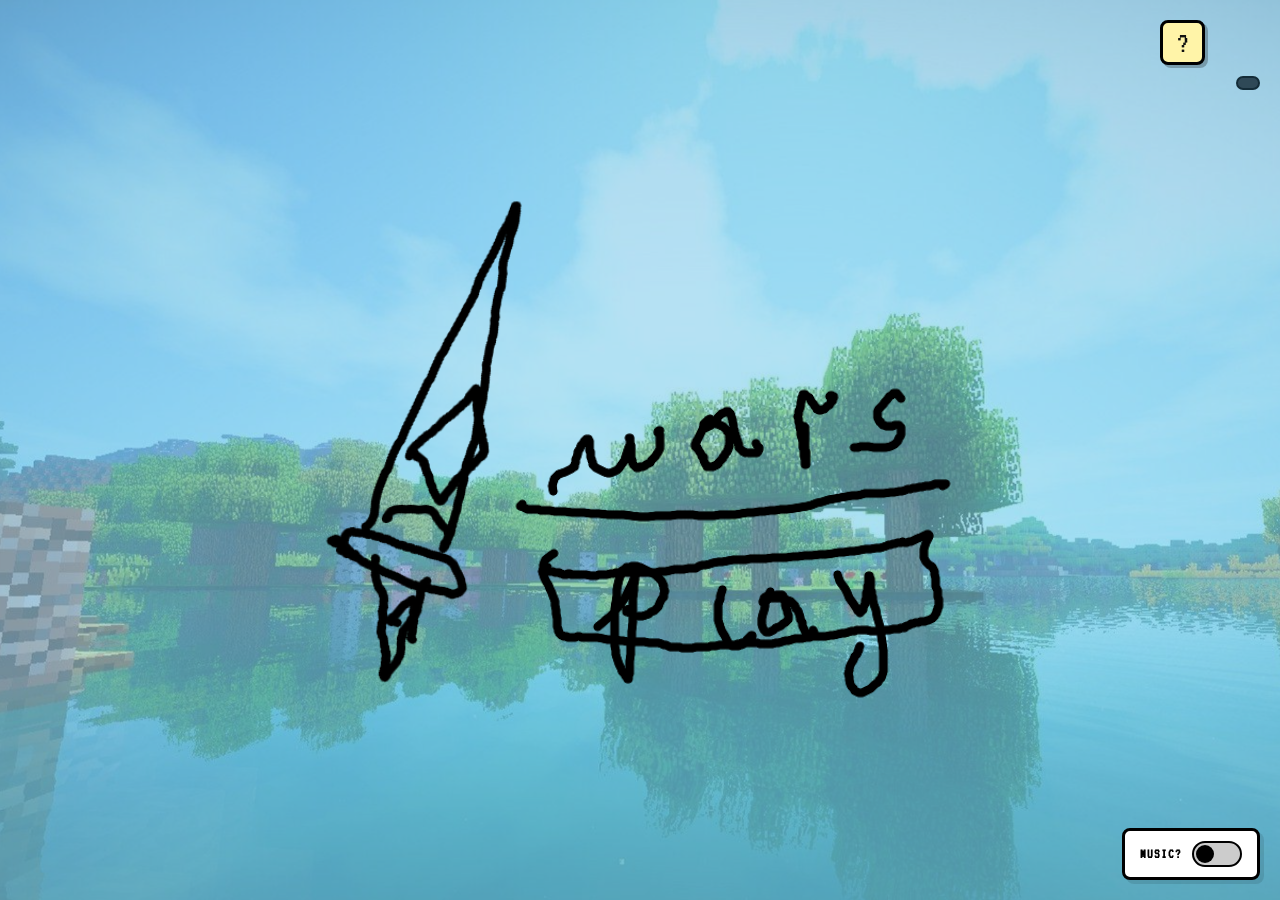
==== commit 3488107a: "Improve mobile movement and camera controls" ====
--- a/deepseek_html_20261113_4d8953.html
+++ b/deepseek_html_20261113_4d8953.html
@@ -5,6 +5,7 @@
   <meta name="viewport" content="width=device-width, initial-scale=1, maximum-scale=1, user-scalable=no">
   <title>WARS - 3D</title>
   <link href="https://fonts.googleapis.com/css2?family=VT323&family=Fredoka+One&display=swap" rel="stylesheet">
+  <link rel="stylesheet" href="bedwars.css">
   <script src="https://unpkg.com/peerjs@1.5.4/dist/peerjs.min.js"></script>
   <!-- Load Three.js -->
   <script src="https://cdnjs.cloudflare.com/ajax/libs/three.js/r128/three.min.js"></script>
@@ -213,13 +214,26 @@
     .settings-btn.quit { background: #e74c3c; color: #fff; text-shadow: 1px 1px 0 #000; margin-top: 20px;}
 
     /* TOUCH CONTROLS */
-    #touch-controls { position: absolute; inset: 0; z-index: 50; display: none; pointer-events: none; }
-    .joystick-base { position: absolute; bottom: 50px; left: 50px; width: 120px; height: 120px; background: rgba(255,255,255,0.1); border: 2px solid rgba(255,255,255,0.3); border-radius: 50%; pointer-events: auto; }
+    #touch-controls { position: absolute; inset: 0; z-index: 50; display: none; pointer-events: none; user-select: none; -webkit-user-select: none; }
+    .joystick-base { position: absolute; bottom: 50px; left: 50px; width: 120px; height: 120px; background: rgba(255,255,255,0.1); border: 2px solid rgba(255,255,255,0.3); border-radius: 50%; pointer-events: auto; touch-action: none; }
+    .joystick-base::after { content: "MOVE"; position: absolute; top: 7px; left: 50%; transform: translateX(-50%); color: rgba(255,255,255,0.75); font: 16px 'VT323', monospace; pointer-events: none; }
     .joystick-stick { position: absolute; top: 50%; left: 50%; transform: translate(-50%, -50%); width: 50px; height: 50px; background: rgba(255,255,255,0.5); border-radius: 50%; pointer-events: none; }
-    .action-btn { position: absolute; bottom: 60px; right: 60px; width: 90px; height: 90px; background: rgba(255,255,255,0.2); border: 3px solid rgba(255,255,255,0.5); border-radius: 50%; pointer-events: auto; display: flex; justify-content: center; align-items: center; color: #fff; font-family: 'VT323', monospace; font-size: 24px; }
-    .shop-btn-touch { position: absolute; bottom: 170px; right: 60px; width: 60px; height: 60px; background: rgba(241, 196, 15, 0.8); border: 3px solid #f39c12; border-radius: 50%; pointer-events: auto; display: flex; justify-content: center; align-items: center; font-family: 'VT323', monospace; font-size: 20px; }
-    .place-btn-touch { position: absolute; bottom: 170px; left: 60px; width: 60px; height: 60px; background: rgba(142, 68, 173, 0.8); border: 3px solid #6c3483; border-radius: 50%; pointer-events: auto; display: flex; justify-content: center; align-items: center; color: #fff; font-family: 'VT323', monospace; font-size: 20px; }
+    .look-joystick-base { position: absolute; right: 50px; bottom: 50px; width: 120px; height: 120px; border: 2px solid rgba(255,255,255,0.3); border-radius: 50%; background: rgba(255,255,255,0.1); pointer-events: auto; touch-action: none; }
+    .look-joystick-base::after { content: "LOOK"; position: absolute; top: 7px; left: 50%; transform: translateX(-50%); color: rgba(255,255,255,0.75); font: 16px 'VT323', monospace; pointer-events: none; }
+    .look-joystick-stick { position: absolute; top: 50%; left: 50%; width: 50px; height: 50px; border-radius: 50%; background: rgba(255,255,255,0.5); transform: translate(-50%, -50%); pointer-events: none; }
+    .action-btn { position: absolute; bottom: 190px; right: 80px; width: 64px; height: 64px; background: rgba(255,255,255,0.2); border: 3px solid rgba(255,255,255,0.5); border-radius: 50%; pointer-events: auto; display: flex; justify-content: center; align-items: center; color: #fff; font-family: 'VT323', monospace; font-size: 20px; touch-action: none; }
+    .shop-btn-touch { position: absolute; bottom: 270px; right: 80px; width: 54px; height: 54px; background: rgba(241, 196, 15, 0.8); border: 3px solid #f39c12; border-radius: 50%; pointer-events: auto; display: flex; justify-content: center; align-items: center; font-family: 'VT323', monospace; font-size: 18px; touch-action: none; }
+    .place-btn-touch { position: absolute; bottom: 190px; left: 80px; width: 54px; height: 54px; background: rgba(142, 68, 173, 0.8); border: 3px solid #6c3483; border-radius: 50%; pointer-events: auto; display: flex; justify-content: center; align-items: center; color: #fff; font-family: 'VT323', monospace; font-size: 18px; touch-action: none; }
+    #touch-controls.mode-2d #look-joystick-base { display: none; }
     @media (pointer: coarse) { #touch-controls { display: block; } }
+    @media (max-width: 700px) {
+      .joystick-base, .look-joystick-base { width: 112px; height: 112px; bottom: 24px; }
+      .joystick-base { left: 20px; }
+      .look-joystick-base { right: 20px; }
+      .action-btn { right: 24px; bottom: 156px; }
+      .shop-btn-touch { right: 100px; bottom: 156px; }
+      .place-btn-touch { left: 100px; bottom: 156px; }
+    }
 
     /* GAME OVER */
     #game-over-screen { position: absolute; inset: 0; background: rgba(0,0,0,0.85); z-index: 500; display: flex; flex-direction: column; align-items: center; justify-content: center; color: #fff; text-align: center; }
@@ -248,7 +262,7 @@
       <div class="guide-grid">
         <section class="guide-section">
           <h3>MOVE & EXPLORE</h3>
-          <p>Use WASD or arrow keys. On touch screens, steer with the left joystick. Cross the bridge to reach the middle and enemy island.</p>
+          <p>Use WASD or arrow keys. On touch screens, steer with the left joystick and look around with the right one. Cross the bridge to reach the middle and enemy island.</p>
         </section>
         <section class="guide-section">
           <h3>FIGHT & BUILD</h3>
@@ -263,7 +277,7 @@
           <p>Pick 2D Stickmen or 3D Island Arena in the lobby or settings. In 3D, choose Sky Garden, Ember Rift, or Frostwood Peaks. Run across glowing rings for a speed boost. Choose Web for bots, or host a room and share its code.</p>
         </section>
       </div>
-      <p class="guide-tip">TIP: You start with 500 tokens. The middle chest gives 100 more, and tokens are earned during a match.</p>
+      <p class="guide-tip">TIP: Your base forge earns 8 tokens each second. Loot the middle chest for 80 tokens and an emerald; more emeralds spawn in the center. Spend emeralds on a stronger blade or bed plating.</p>
     </div>
   </div>
   
@@ -419,24 +433,30 @@
     <div id="canvas-container"></div>
     
     <div id="game-over-screen" class="hidden">
+      <div id="bedwars-trophy" class="bedwars-trophy" aria-hidden="true">🏆</div>
       <h1 class="go-title" id="go-title">VICTORY!</h1>
       <p class="go-subtitle" id="go-subtitle">You destroyed the enemy bed!</p>
       <img src="https://media.giphy.com/media/MDJ9IbxxvDUQM/giphy.gif" class="cat-gif" alt="Cute Cat">
-      <button class="btn-continue" onclick="quitGame()">Back to Menu</button>
+      <div class="result-actions">
+        <button id="rematch-btn" class="btn-continue btn-rematch hidden" type="button" onclick="rematchMatch()">Rematch</button>
+        <button class="btn-continue" type="button" onclick="quitGame()">Back to Menu</button>
+      </div>
     </div>
 
     <div id="settings-btn" onclick="toggleSettings()"></div>
     
     <div id="token-hud">
       <img src="assets/currency.png" class="token-img" alt="Tokens">
-      <div class="token-amount" id="hud-tokens">500</div>
+      <div class="token-amount" id="hud-tokens">50</div>
+      <div class="hud-divider"></div>
+      <span class="emerald-icon" aria-hidden="true">♦</span><div class="token-amount" id="hud-emeralds">0</div>
       <div class="hud-divider"></div>
       <div class="block-icon"></div><div class="token-amount" id="hud-blocks">0</div>
     </div>
     <div id="objective-hud">
-      <div class="objective-bed"><span>YOUR BED</span><span class="objective-heart">♥</span><span id="own-bed-hp">100</span></div>
+      <div class="objective-bed"><span>YOUR BED</span><span class="objective-heart">♥</span><span id="own-bed-hp">100</span><span>SHIELD</span><span id="own-bed-shield">0</span></div>
       <div class="hud-divider"></div>
-      <div class="objective-bed"><span>ENEMY BED</span><span class="objective-heart">♥</span><span id="enemy-bed-hp">100</span></div>
+      <div class="objective-bed"><span>ENEMY BED</span><span class="objective-heart">♥</span><span id="enemy-bed-hp">100</span><span>SHIELD</span><span id="enemy-bed-shield">0</span></div>
     </div>
     <div id="player-hud" aria-label="Player health">
       <div class="player-hud-labels"><span>HEALTH</span><span id="player-hp-text">100 / 100</span></div>
@@ -445,7 +465,7 @@
       </div>
       <div id="player-status">READY</div>
     </div>
-    <div id="game-hint">WASD / ARROWS MOVE · SPACE SWING · E SHOP · F PLACE / OPEN CHEST · GLOWING PADS BOOST · ? GUIDE</div>
+    <div id="game-hint">WASD / ARROWS MOVE · SPACE SWING · E SHOP · F BUILD / LOOT · COLLECT EMERALDS MID · ? GUIDE</div>
 
     <div id="shop-menu" class="hidden">
       <img src="assets/shop.png" class="shop-header-img" alt="Shop">
@@ -463,6 +483,16 @@
         <div class="shop-icon wood">🟪</div>
         <div class="shop-details"><div class="shop-name">Wood Blocks (x5)</div><div class="shop-desc">Build bridges to the middle.</div></div>
         <div class="shop-cost">25</div>
+      </div>
+      <div class="shop-item" onclick="buyEmeraldBlade()">
+        <div class="shop-icon emerald-blade">💎</div>
+        <div class="shop-details"><div class="shop-name">Emerald Blade</div><div class="shop-desc">Powerful 40-damage sword.</div></div>
+        <div class="shop-cost">4 ♦</div>
+      </div>
+      <div class="shop-item" onclick="buyBedArmor()">
+        <div class="shop-icon bed-armor">🛡️</div>
+        <div class="shop-details"><div class="shop-name">Bed Plating</div><div class="shop-desc">Add 40 shield to your bed.</div></div>
+        <div class="shop-cost">2 ♦</div>
       </div>
       <button class="shop-close" onclick="toggleShop()">CLOSE</button>
     </div>
@@ -488,6 +518,7 @@
 
     <div id="touch-controls">
       <div class="joystick-base" id="joystick-base"><div class="joystick-stick" id="joystick-stick"></div></div>
+      <div class="look-joystick-base" id="look-joystick-base" aria-label="Look around"><div class="look-joystick-stick" id="look-joystick-stick"></div></div>
       <div class="action-btn" id="btn-attack">SWING</div>
       <div class="shop-btn-touch" id="btn-shop-touch">SHOP</div>
       <div class="place-btn-touch" id="btn-place-touch">PLACE</div>
@@ -666,13 +697,42 @@
         if (data.type === "arenaMap") setArenaMap(data.mapId, false);
         if (data.type === "start") { if (data.mapId) setArenaMap(data.mapId, false); loadScene("game", true); }
         if (data.type === "gameState" && !isHost) {
-          for (let id in data.state) { if (id !== myPeerId) { if (gameState.players[id]) Object.assign(gameState.players[id], data.state[id]); else gameState.players[id] = data.state[id]; } }
+          for (let id in data.state) {
+            const incoming = data.state[id];
+            if (id !== myPeerId) {
+              if (gameState.players[id]) Object.assign(gameState.players[id], incoming);
+              else gameState.players[id] = incoming;
+            } else if (gameState.players[id]) {
+              const local = gameState.players[id];
+              for (const key of ["hp", "respawnTimer", "invulnerabilityTimer", "team", "hasSword", "hasAxe", "hasEmeraldBlade", "blocks", "eliminated"]) {
+                if (incoming[key] !== undefined) local[key] = incoming[key];
+              }
+            }
+          }
           gameState.bedHp = data.bedHp; gameState.enemyBedHp = data.enemyBedHp;
           if(data.blocks) { gameState.blocks = data.blocks; if (gameMode === "3d") rebuild3DBlocks(); }
         }
-        if (data.type === "playerMove" && isHost) { if(gameState.players[data.id]) Object.assign(gameState.players[data.id], data); }
-        if (data.type === "placeBlock") { gameState.blocks.push(data.block); if (gameMode === "3d") spawn3DBlock(data.block.x, data.block.z); for (const cid in connections) try { connections[cid].send({ type: "blockPlaced", block: data.block }); } catch(e){} }
-        if (data.type === "blockPlaced" && !isHost) { gameState.blocks.push(data.block); if (gameMode === "3d") spawn3DBlock(data.block.x, data.block.z); }
+        if (data.type === "playerMove" && isHost && data.id === conn.peer && gameState.players[data.id] && Number.isFinite(data.x) && Number.isFinite(data.z)) {
+          const remote = gameState.players[data.id];
+          remote.x = data.x; remote.z = data.z;
+          if (Number.isFinite(data.hp)) remote.hp = data.hp;
+          if (Number.isFinite(data.respawnTimer)) remote.respawnTimer = data.respawnTimer;
+        }
+        if (data.type === "placeBlock" && isHost && gameState.players[conn.peer] && data.block && Number.isFinite(data.block.x) && Number.isFinite(data.block.z)) {
+          const player = gameState.players[conn.peer];
+          const block = { x: Math.round(data.block.x), z: Math.round(data.block.z) };
+          const alreadyPlaced = gameState.blocks.some(existing => existing.x === block.x && existing.z === block.z);
+          if ((player.blocks || 0) > 0 && !alreadyPlaced && Math.hypot(player.x - block.x, player.z - block.z) <= 2.5) {
+            player.blocks--;
+            gameState.blocks.push(block);
+            if (gameMode === "3d") spawn3DBlock(block.x, block.z);
+            for (const cid in connections) try { connections[cid].send({ type: "blockPlaced", block }); } catch(e) { console.error("Failed to sync placed block:", e); }
+          }
+        }
+        if (data.type === "blockPlaced" && !isHost && data.block && Number.isFinite(data.block.x) && Number.isFinite(data.block.z) && !gameState.blocks.some(existing => existing.x === data.block.x && existing.z === data.block.z)) {
+          gameState.blocks.push(data.block);
+          if (gameMode === "3d") spawn3DBlock(data.block.x, data.block.z);
+        }
       });
       conn.on("close", () => { delete connections[conn.peer]; delete players[conn.peer]; if (conn.peer === hostId) { hostId = null; players = {}; } updateLobbyUI(); if (isHost) broadcastPlayers(); });
     }
@@ -729,6 +789,10 @@
     
     function setCamera(mode) {
       currentCamera = mode;
+      cameraLook.yaw = 0;
+      cameraLook.pitch = 0;
+      resetJoystick();
+      resetLookJoystick();
       document.getElementById('cam-iso').classList.toggle('active', mode === 'iso');
       document.getElementById('cam-first').classList.toggle('active', mode === 'first');
       toggleSettings(); 
@@ -736,12 +800,17 @@
 
     function setGameMode(mode) {
       if (mode !== "3d" && mode !== "2d") return;
+      resetJoystick();
+      resetLookJoystick();
+      cameraLook.yaw = 0;
+      cameraLook.pitch = 0;
       gameMode = mode;
       document.getElementById("game-mode-3d").classList.toggle("active", mode === "3d");
       document.getElementById("game-mode-2d").classList.toggle("active", mode === "2d");
       document.getElementById("lobby-mode-3d").classList.toggle("active", mode === "3d");
       document.getElementById("lobby-mode-2d").classList.toggle("active", mode === "2d");
       document.getElementById("arena-map-control").classList.toggle("hidden", mode === "2d");
+      document.getElementById("touch-controls").classList.toggle("mode-2d", mode === "2d");
       const inGame = !document.getElementById("game").classList.contains("hidden");
       if (inGame) {
         setupGameView();
@@ -779,7 +848,13 @@
     const sharedGeometry = {};
     const sharedMaterials = {};
     const moveInput = { x: 0, z: 0 };
-    let gameState = { players: {}, bedHp: 100, enemyBedHp: 100, tokens: 500, blocks: [], particles: [], chests: [{x: 0, z: 0, opened: false}] };
+    const lookInput = { x: 0, y: 0 };
+    const cameraLook = { yaw: 0, pitch: 0 };
+    const JOYSTICK_DEADZONE = 0.12;
+    const CAMERA_LOOK_YAW_SPEED = 1.8;
+    const CAMERA_LOOK_PITCH_SPEED = 1.2;
+    let movePointerId = null, lookPointerId = null;
+    let gameState = { players: {}, bedHp: 100, enemyBedHp: 100, tokens: 500, emeralds: 0, blueBedShield: 0, redBedShield: 0, pickups: [], result: null, blocks: [], particles: [], chests: [{x: 0, z: 0, opened: false}] };
     const keys = {};
 
     const ARENAS = {
@@ -1300,6 +1375,10 @@
     function startGameEngine() {
       matchArenaId = selectedArenaId;
       MAP = ARENAS[matchArenaId].layout;
+      resetJoystick();
+      resetLookJoystick();
+      cameraLook.yaw = 0;
+      cameraLook.pitch = 0;
       gameState.players = {};
       gameState.blocks = [];
       gameState.chests[0].opened = false;
@@ -1322,7 +1401,7 @@
       playerMeshes = {};
       blockMeshes = [];
 
-      gameState.players[myPeerId] = { x: MAP.spawn.x, z: MAP.spawn.z, dir: "right", facingX: 1, facingZ: 0, isMe: true, skin: currentSkin, name: getMyName(), hp: MAX_PLAYER_HP, respawnTimer: 0, invulnerabilityTimer: 0, swingTimer: 0, boostTimer: 0, boostCooldown: 0, boostDirection: 1, hasSword: false, hasAxe: false, blocks: 0 };
+      gameState.players[myPeerId] = { id: myPeerId, team: "blue", x: MAP.spawn.x, z: MAP.spawn.z, dir: "right", facingX: 1, facingZ: 0, isMe: true, skin: currentSkin, name: getMyName(), hp: MAX_PLAYER_HP, respawnTimer: 0, invulnerabilityTimer: 0, swingTimer: 0, boostTimer: 0, boostCooldown: 0, boostDirection: 1, hasSword: false, hasAxe: false, hasEmeraldBlade: false, blocks: 0 };
       updatePlayerHud(gameState.players[myPeerId]);
 
       let bc = 0;
@@ -1331,9 +1410,24 @@
           const angle = (bc / Math.max(1, Object.keys(players).length)) * Math.PI * 2;
           const bx = MAP.enemy.x + Math.cos(angle) * 3;
           const bz = MAP.enemy.z + Math.sin(angle) * 3;
-          gameState.players[id] = { x: bx, z: bz, dir: "left", facingX: -1, facingZ: 0, isMe: false, skin: players[id].skin, name: players[id].username, hp: MAX_PLAYER_HP, respawnTimer: 0, invulnerabilityTimer: 0, swingTimer: 0, blocks: 0, isBot: true, vx: -1.5, vz: 0 };
+          gameState.players[id] = { id, team: "red", x: bx, z: bz, dir: "left", facingX: -1, facingZ: 0, isMe: false, skin: players[id].skin, name: players[id].username, hp: MAX_PLAYER_HP, respawnTimer: 0, invulnerabilityTimer: 0, swingTimer: 0, blocks: 0, isBot: true, vx: -1.5, vz: 0 };
           bc++;
         }
+      }
+      let humanIndex = 0;
+      for (const id in players) {
+        if (id === myPeerId || players[id].isBot) continue;
+        const lane = humanIndex++;
+        gameState.players[id] = {
+          id, team: "blue",
+          x: MAP.spawn.x - 1 + (lane % 3) * 0.8,
+          z: MAP.spawn.z + (lane % 2 === 0 ? -1 : 1) * (1.2 + Math.floor(lane / 3)),
+          dir: "right", facingX: 1, facingZ: 0, isMe: false,
+          skin: players[id].skin, name: players[id].username,
+          hp: MAX_PLAYER_HP, respawnTimer: 0, invulnerabilityTimer: 0,
+          swingTimer: 0, blocks: 0, hasSword: false, hasAxe: false,
+          hasEmeraldBlade: false, isBot: false
+        };
       }
 
       setupGameView();
@@ -1341,12 +1435,7 @@
       lastTime = performance.now();
       lastMoveTime = 0;
       gameLoopId = requestAnimationFrame(gameLoop);
-      tokenIntervalId = window.setInterval(() => {
-        if (!document.hidden && !isGuideOpen && !isGameOver && document.getElementById("game").classList.contains("hidden") === false) {
-          gameState.tokens += 5;
-          document.getElementById("hud-tokens").textContent = gameState.tokens;
-        }
-      }, 1000);
+      tokenIntervalId = null;
     }
 
     function stopGameEngine() {
@@ -1361,6 +1450,9 @@
       ctx2d = null;
       document.getElementById("canvas-container").innerHTML = "";
       for (const key in moveInput) moveInput[key] = 0;
+      resetLookJoystick();
+      cameraLook.yaw = 0;
+      cameraLook.pitch = 0;
       for (const key in keys) keys[key] = false;
     }
 
@@ -1395,10 +1487,10 @@
           if (isHost) {
             for (const id in connections) {
               if (!players[id] || players[id].isBot) continue;
-              try { connections[id].send({ type: "gameState", state: gameState.players, bedHp: gameState.bedHp, enemyBedHp: gameState.enemyBedHp, blocks: gameState.blocks }); } catch (e) { console.error("Failed to sync game state:", e); }
+              try { connections[id].send({ type: "gameState", state: gameState.players, bedHp: gameState.bedHp, enemyBedHp: gameState.enemyBedHp, blocks: gameState.blocks, tokens: gameState.tokens, emeralds: gameState.emeralds, blueBedShield: gameState.blueBedShield, redBedShield: gameState.redBedShield, pickups: gameState.pickups, chests: gameState.chests, result: gameState.result }); } catch (e) { console.error("Failed to sync game state:", e); }
             }
           } else if (connections[hostId] && gameState.players[myPeerId]) {
-            try { connections[hostId].send({ type: "playerMove", id: myPeerId, x: gameState.players[myPeerId].x, z: gameState.players[myPeerId].z, hp: gameState.players[myPeerId].hp }); } catch (e) { console.error("Failed to send player position:", e); }
+              try { connections[hostId].send({ type: "playerMove", id: myPeerId, x: gameState.players[myPeerId].x, z: gameState.players[myPeerId].z, hp: gameState.players[myPeerId].hp, respawnTimer: gameState.players[myPeerId].respawnTimer }); } catch (e) { console.error("Failed to send player position:", e); }
           }
           lastMoveTime = time;
         }
@@ -1424,11 +1516,20 @@
       if (playerStatus.textContent !== nextStatus) playerStatus.textContent = nextStatus;
     }
 
+    function getCameraForward() {
+      const directionX = MAP.enemy.x - MAP.spawn.x;
+      const directionZ = MAP.enemy.z - MAP.spawn.z;
+      const yaw = Math.atan2(directionX, directionZ) + cameraLook.yaw;
+      return { x: Math.sin(yaw), z: Math.cos(yaw) };
+    }
+
     function updateGame(dt) {
       const me = gameState.players[myPeerId]; if (!me) return;
       me.invulnerabilityTimer = Math.max(0, (me.invulnerabilityTimer || 0) - dt);
       me.boostTimer = Math.max(0, (me.boostTimer || 0) - dt);
       me.boostCooldown = Math.max(0, (me.boostCooldown || 0) - dt);
+      cameraLook.yaw = (cameraLook.yaw + lookInput.x * dt * CAMERA_LOOK_YAW_SPEED) % (Math.PI * 2);
+      cameraLook.pitch = Math.max(-0.75, Math.min(0.75, cameraLook.pitch - lookInput.y * dt * CAMERA_LOOK_PITCH_SPEED));
       if (me.respawnTimer > 0) {
         me.respawnTimer = Math.max(0, me.respawnTimer - dt);
         if (me.respawnTimer === 0) {
@@ -1451,8 +1552,18 @@
         if (keys["d"] || keys["arrowright"]) moveX += 1;
         moveX += moveInput.x;
         moveZ += moveInput.z;
+        if (gameMode === "3d") {
+          const forward = getCameraForward();
+          const inputForward = -moveZ;
+          const inputRight = moveX;
+          moveX = inputForward * forward.x + inputRight * forward.z;
+          moveZ = inputForward * forward.z - inputRight * forward.x;
+        }
         if (keys[" "]) isAttacking = true;
-        if (keys["f"] && !keys._placeWasDown) { placeBlock3D(); keys._placeWasDown = true; }
+        if (keys["f"] && !keys._placeWasDown) {
+          if (!window.WarsBedWars || !window.WarsBedWars.interactWithChest(myPeerId)) placeBlock3D();
+          keys._placeWasDown = true;
+        }
         if (!keys["f"]) keys._placeWasDown = false;
 
         const magnitude = Math.hypot(moveX, moveZ);
@@ -1488,25 +1599,12 @@
               setTimeout(()=> { if(sword) sword.rotation.z = 0; }, 150);
            }
         }
-        let dmg = me.hasAxe ? 35 : (me.hasSword ? 20 : 10);
-        
-        for (const id in gameState.players) {
-          if (id === myPeerId) continue; const target = gameState.players[id];
-          if (Math.hypot(me.x - target.x, me.z - target.z) < (me.hasAxe ? 3.5 : 3) && target.hp > 0) {
-            target.hp -= dmg;
-            if (target.hp <= 0 && gameState.enemyBedHp > 0) { target.hp = 100; target.x = MAP.enemy.x; target.z = MAP.enemy.z; }
-          }
-        }
-        if (Math.hypot(me.x - (MAP.enemy.x - 5.5), me.z - MAP.enemy.z) < 3) {
-          gameState.enemyBedHp = Math.max(0, gameState.enemyBedHp - dmg);
-          document.getElementById("enemy-bed-hp").textContent = gameState.enemyBedHp;
-          checkGameOver3D();
-        }
+        if (window.WarsBedWars && !window.WarsBedWars.interactWithChest(myPeerId)) window.WarsBedWars.requestAttack(myPeerId);
       }
 
       for (const id in gameState.players) {
         const p = gameState.players[id]; if (id === myPeerId || p.hp <= 0) continue;
-        if (p.isBot) {
+        if (p.isBot && isHost) {
             const playerDistance = Math.hypot(me.x - p.x, me.z - p.z);
             const bedX = MAP.spawn.x + 5.5;
             const bedDistance = Math.hypot(bedX - p.x, MAP.spawn.z - p.z);
@@ -1527,34 +1625,17 @@
                 }
                 if (playerDistance < 2 && p.swingTimer <= 0) {
                   p.swingTimer = 0.5;
-                  if (me.invulnerabilityTimer <= 0 && me.respawnTimer <= 0) {
-                    me.hp = Math.max(0, me.hp - 10);
-                    if (me.hp === 0) me.respawnTimer = 2.25;
-                    updatePlayerHud(me);
-                  }
+                  if (me.invulnerabilityTimer <= 0 && me.respawnTimer <= 0 && window.WarsBedWars) window.WarsBedWars.damagePlayer(p, me, 10);
                 }
             }
             if (bedDistance < 2.2 && p.swingTimer <= 0 && gameState.bedHp > 0) {
               p.swingTimer = 0.5;
-              gameState.bedHp = Math.max(0, gameState.bedHp - 10);
-              document.getElementById("own-bed-hp").textContent = gameState.bedHp;
-              checkGameOver3D();
+              if (window.WarsBedWars) window.WarsBedWars.damageBed("blue", 10, id);
             }
             if (p.swingTimer > 0) p.swingTimer -= dt;
         }
       }
-      
-      // Chest check
-      if (canAct && !gameState.chests[0].opened) {
-          if(Math.hypot(me.x - MAP.mid.x, me.z - MAP.mid.z) < 3) {
-             if(keys["f"] || keys[" "]) {
-                 gameState.chests[0].opened = true;
-                 gameState.tokens += 100;
-                 document.getElementById("hud-tokens").textContent = gameState.tokens;
-                 if (chestMesh) chestMesh.visible = false;
-             }
-          }
-      }
+      if (window.WarsBedWars) window.WarsBedWars.update(dt);
     }
 
     function isSafe3D(x, z) {
@@ -1609,14 +1690,14 @@
       }
 
       const target = playerMeshes[myPeerId].position;
+      const direction = getCameraForward();
       if (currentCamera === "first") {
-        const mesh = playerMeshes[myPeerId];
-        const direction = new THREE.Vector3(Math.sin(mesh.rotation.y), 0, Math.cos(mesh.rotation.y));
-        camera.position.set(target.x - direction.x * 11, 8, target.z - direction.z * 11);
-        camera.lookAt(target.x + direction.x * 3, 1, target.z + direction.z * 3);
+        camera.position.set(target.x - direction.x * 11, 8 - cameraLook.pitch * 7, target.z - direction.z * 11);
+        camera.lookAt(target.x + direction.x * 3, 1 - cameraLook.pitch * 4, target.z + direction.z * 3);
       } else {
-        camera.position.set(target.x + 18, 23, target.z + 25);
-        camera.lookAt(target.x, 0, target.z);
+        const yaw = cameraLook.yaw;
+        camera.position.set(target.x - 28 * Math.cos(yaw) + 14 * Math.sin(yaw), 23 - cameraLook.pitch * 14, target.z + 28 * Math.sin(yaw) + 14 * Math.cos(yaw));
+        camera.lookAt(target.x, -cameraLook.pitch * 2.5, target.z);
       }
 
       renderer.render(scene, camera);
@@ -1947,45 +2028,99 @@
     document.getElementById("btn-attack").onpointerup = e => { e.preventDefault(); keys[" "]=false; };
     document.getElementById("btn-attack").onpointerleave = e => { keys[" "]=false; };
     document.getElementById("btn-shop-touch").onpointerdown = e => { e.preventDefault(); toggleShop(); };
-    document.getElementById("btn-place-touch").onpointerdown = e => { e.preventDefault(); placeBlock3D(); };
+    document.getElementById("btn-place-touch").onpointerdown = e => { e.preventDefault(); if (!window.WarsBedWars || !window.WarsBedWars.interactWithChest(myPeerId)) placeBlock3D(); };
 
     const joystickBase = document.getElementById("joystick-base");
     const joystickStick = document.getElementById("joystick-stick");
-    function updateJoystick(event) {
-      const rect = joystickBase.getBoundingClientRect();
-      const radius = rect.width * 0.34;
+    const lookJoystickBase = document.getElementById("look-joystick-base");
+    const lookJoystickStick = document.getElementById("look-joystick-stick");
+    function readJoystick(event, base) {
+      const rect = base.getBoundingClientRect();
+      const radius = Math.min(rect.width, rect.height) * 0.34;
       const dx = event.clientX - (rect.left + rect.width / 2);
       const dy = event.clientY - (rect.top + rect.height / 2);
       const length = Math.hypot(dx, dy);
       const scale = length > radius ? radius / length : 1;
       const x = dx * scale, y = dy * scale;
-      moveInput.x = x / radius;
-      moveInput.z = y / radius;
-      joystickStick.style.transform = `translate(calc(-50% + ${x}px), calc(-50% + ${y}px))`;
+      const magnitude = Math.min(1, length / radius);
+      const strength = magnitude <= JOYSTICK_DEADZONE
+        ? 0
+        : (magnitude - JOYSTICK_DEADZONE) / (1 - JOYSTICK_DEADZONE);
+      return {
+        x: length ? dx / length * strength : 0,
+        y: length ? dy / length * strength : 0,
+        stickX: x,
+        stickY: y
+      };
+    }
+    function updateJoystick(event) {
+      const position = readJoystick(event, joystickBase);
+      moveInput.x = position.x;
+      moveInput.z = position.y;
+      joystickStick.style.transform = `translate(calc(-50% + ${position.stickX}px), calc(-50% + ${position.stickY}px))`;
     }
     function resetJoystick() {
+      movePointerId = null;
       moveInput.x = 0;
       moveInput.z = 0;
       joystickStick.style.transform = "translate(-50%, -50%)";
+    }
+    function updateLookJoystick(event) {
+      const position = readJoystick(event, lookJoystickBase);
+      lookInput.x = position.x;
+      lookInput.y = position.y;
+      lookJoystickStick.style.transform = `translate(calc(-50% + ${position.stickX}px), calc(-50% + ${position.stickY}px))`;
+    }
+    function resetLookJoystick() {
+      lookPointerId = null;
+      lookInput.x = 0;
+      lookInput.y = 0;
+      if (lookJoystickStick) lookJoystickStick.style.transform = "translate(-50%, -50%)";
     }
     document.addEventListener("visibilitychange", () => {
       if (document.hidden) {
         for (const key in keys) keys[key] = false;
         resetJoystick();
+        resetLookJoystick();
       } else {
         lastTime = performance.now();
       }
     });
     joystickBase.addEventListener("pointerdown", event => {
+      if (movePointerId !== null) return;
       event.preventDefault();
+      movePointerId = event.pointerId;
       joystickBase.setPointerCapture(event.pointerId);
       updateJoystick(event);
     });
     joystickBase.addEventListener("pointermove", event => {
-      if (joystickBase.hasPointerCapture(event.pointerId)) updateJoystick(event);
+      if (event.pointerId === movePointerId && joystickBase.hasPointerCapture(event.pointerId)) updateJoystick(event);
     });
-    joystickBase.addEventListener("pointerup", resetJoystick);
-    joystickBase.addEventListener("pointercancel", resetJoystick);
+    const releaseMoveJoystick = event => {
+      if (event.pointerId !== movePointerId) return;
+      resetJoystick();
+    };
+    joystickBase.addEventListener("pointerup", releaseMoveJoystick);
+    joystickBase.addEventListener("pointercancel", releaseMoveJoystick);
+    joystickBase.addEventListener("lostpointercapture", releaseMoveJoystick);
+    lookJoystickBase.addEventListener("pointerdown", event => {
+      if (lookPointerId !== null) return;
+      event.preventDefault();
+      lookPointerId = event.pointerId;
+      lookJoystickBase.setPointerCapture(event.pointerId);
+      updateLookJoystick(event);
+    });
+    lookJoystickBase.addEventListener("pointermove", event => {
+      if (event.pointerId === lookPointerId && lookJoystickBase.hasPointerCapture(event.pointerId)) updateLookJoystick(event);
+    });
+    const releaseLookJoystick = event => {
+      if (event.pointerId !== lookPointerId) return;
+      lookPointerId = null;
+      resetLookJoystick();
+    };
+    lookJoystickBase.addEventListener("pointerup", releaseLookJoystick);
+    lookJoystickBase.addEventListener("pointercancel", releaseLookJoystick);
+    lookJoystickBase.addEventListener("lostpointercapture", releaseLookJoystick);
 
     function onWindowResize() {
       if (canvas2d && ctx2d) {
@@ -2003,5 +2138,6 @@
 
     drawSkins();
   </script>
+  <script src="bedwars.js"></script>
 </body>
 </html>
--- a/bedwars.css
+++ b/bedwars.css
@@ -0,0 +1,218 @@
+#token-hud {
+  max-width: calc(100vw - 24px);
+  gap: 10px;
+  padding: 8px 12px;
+  font-size: 28px;
+}
+
+#objective-hud {
+  gap: 8px;
+  padding: 8px 10px;
+  font-size: clamp(14px, 2vw, 20px);
+  max-width: calc(100vw - 20px);
+}
+
+.objective-bed {
+  gap: 4px;
+}
+
+.emerald-icon {
+  color: #71ffd1;
+  font-size: 28px;
+  text-shadow: 1px 2px 0 #123a36;
+}
+
+.shop-icon.emerald-blade {
+  background: #45d6a5;
+}
+
+.shop-icon.bed-armor {
+  background: #5da9d1;
+}
+
+#shop-menu {
+  max-height: 90vh;
+  overflow-y: auto;
+}
+
+#bedwars-toast {
+  position: absolute;
+  z-index: 450;
+  top: 58%;
+  left: 50%;
+  transform: translate(-50%, 10px);
+  max-width: 90vw;
+  padding: 8px 14px;
+  border: 3px solid #142c38;
+  border-radius: 8px;
+  background: rgba(15, 35, 48, 0.94);
+  color: #fff;
+  font: 22px 'VT323', monospace;
+  text-align: center;
+  opacity: 0;
+  pointer-events: none;
+  transition: opacity 0.15s ease, transform 0.15s ease;
+}
+
+#bedwars-toast.visible {
+  transform: translate(-50%, 0);
+  opacity: 1;
+}
+
+#game-over-screen.bedwars-win {
+  background: radial-gradient(circle, rgba(47, 98, 54, 0.94), rgba(6, 24, 21, 0.96));
+}
+
+#game-over-screen.bedwars-loss {
+  background: radial-gradient(circle, rgba(120, 45, 37, 0.94), rgba(25, 12, 20, 0.96));
+}
+
+.result-actions {
+  display: flex;
+  justify-content: center;
+  flex-wrap: wrap;
+  gap: 12px;
+}
+
+.btn-rematch {
+  background: #baff6b;
+  color: #173018;
+}
+
+.bedwars-trophy {
+  margin-bottom: 8px;
+  font-size: clamp(64px, 14vw, 112px);
+  line-height: 1;
+  filter: drop-shadow(0 8px 0 rgba(0, 0, 0, 0.3));
+}
+
+#game-over-screen.bedwars-win .bedwars-trophy {
+  animation: bedwars-trophy-win 1.1s cubic-bezier(0.2, 0.8, 0.2, 1) infinite alternate;
+}
+
+#game-over-screen.bedwars-loss .bedwars-trophy {
+  animation: bedwars-trophy-loss 1.4s ease-in-out infinite alternate;
+}
+
+#game-over-screen.bedwars-win .go-title {
+  animation: bedwars-title-pop 0.65s cubic-bezier(0.2, 1.5, 0.4, 1) both;
+}
+
+@keyframes bedwars-trophy-win {
+  from { transform: translateY(8px) rotate(-8deg) scale(0.96); }
+  to { transform: translateY(-10px) rotate(8deg) scale(1.05); }
+}
+
+@keyframes bedwars-trophy-loss {
+  from { transform: rotate(-5deg); }
+  to { transform: rotate(5deg); }
+}
+
+@keyframes bedwars-title-pop {
+  from { opacity: 0; transform: scale(0.65); }
+  to { opacity: 1; transform: scale(1); }
+}
+
+@media (max-width: 600px) {
+  #game #token-hud {
+    max-width: calc(100vw - 150px);
+    gap: 6px;
+    padding: 6px;
+    font-size: 17px;
+  }
+
+  #game #token-hud .token-img {
+    height: 20px;
+    flex-shrink: 0;
+  }
+
+  #game #token-hud .token-amount {
+    font-size: 17px;
+  }
+
+  #game #token-hud .hud-divider {
+    width: 2px;
+    height: 20px;
+    flex: 0 0 2px;
+  }
+
+  #game #token-hud .block-icon {
+    width: 18px;
+    height: 18px;
+    border-width: 1px;
+    flex: 0 0 18px;
+  }
+
+  #objective-hud {
+    gap: 5px;
+    padding: 7px 6px;
+    font-size: 14px;
+  }
+
+  .objective-bed {
+    gap: 3px;
+  }
+
+  .emerald-icon {
+    font-size: 18px;
+  }
+}
+
+@media (max-width: 360px) {
+  #game #token-hud {
+    gap: 3px;
+    padding: 5px;
+    font-size: 14px;
+  }
+
+  #game #token-hud .token-img {
+    height: 18px;
+  }
+
+  #game #token-hud .token-amount {
+    font-size: 14px;
+  }
+
+  #game #token-hud .hud-divider {
+    width: 1px;
+    height: 16px;
+    flex-basis: 1px;
+  }
+
+  #game #token-hud .block-icon {
+    width: 16px;
+    height: 16px;
+    flex-basis: 16px;
+  }
+}
+
+@media (max-width: 600px) {
+  #game-over-screen {
+    box-sizing: border-box;
+    overflow-y: auto;
+    padding: 16px 12px;
+  }
+
+  .go-title {
+    font-size: clamp(58px, 18vw, 80px);
+  }
+
+  .go-subtitle {
+    font-size: 18px;
+    margin-bottom: 12px;
+  }
+
+  .cat-gif {
+    width: min(220px, 70vw);
+    margin-bottom: 14px;
+  }
+
+  .result-actions {
+    gap: 8px;
+  }
+
+  .btn-continue {
+    padding: 10px 16px;
+    font-size: 18px;
+  }
+}
